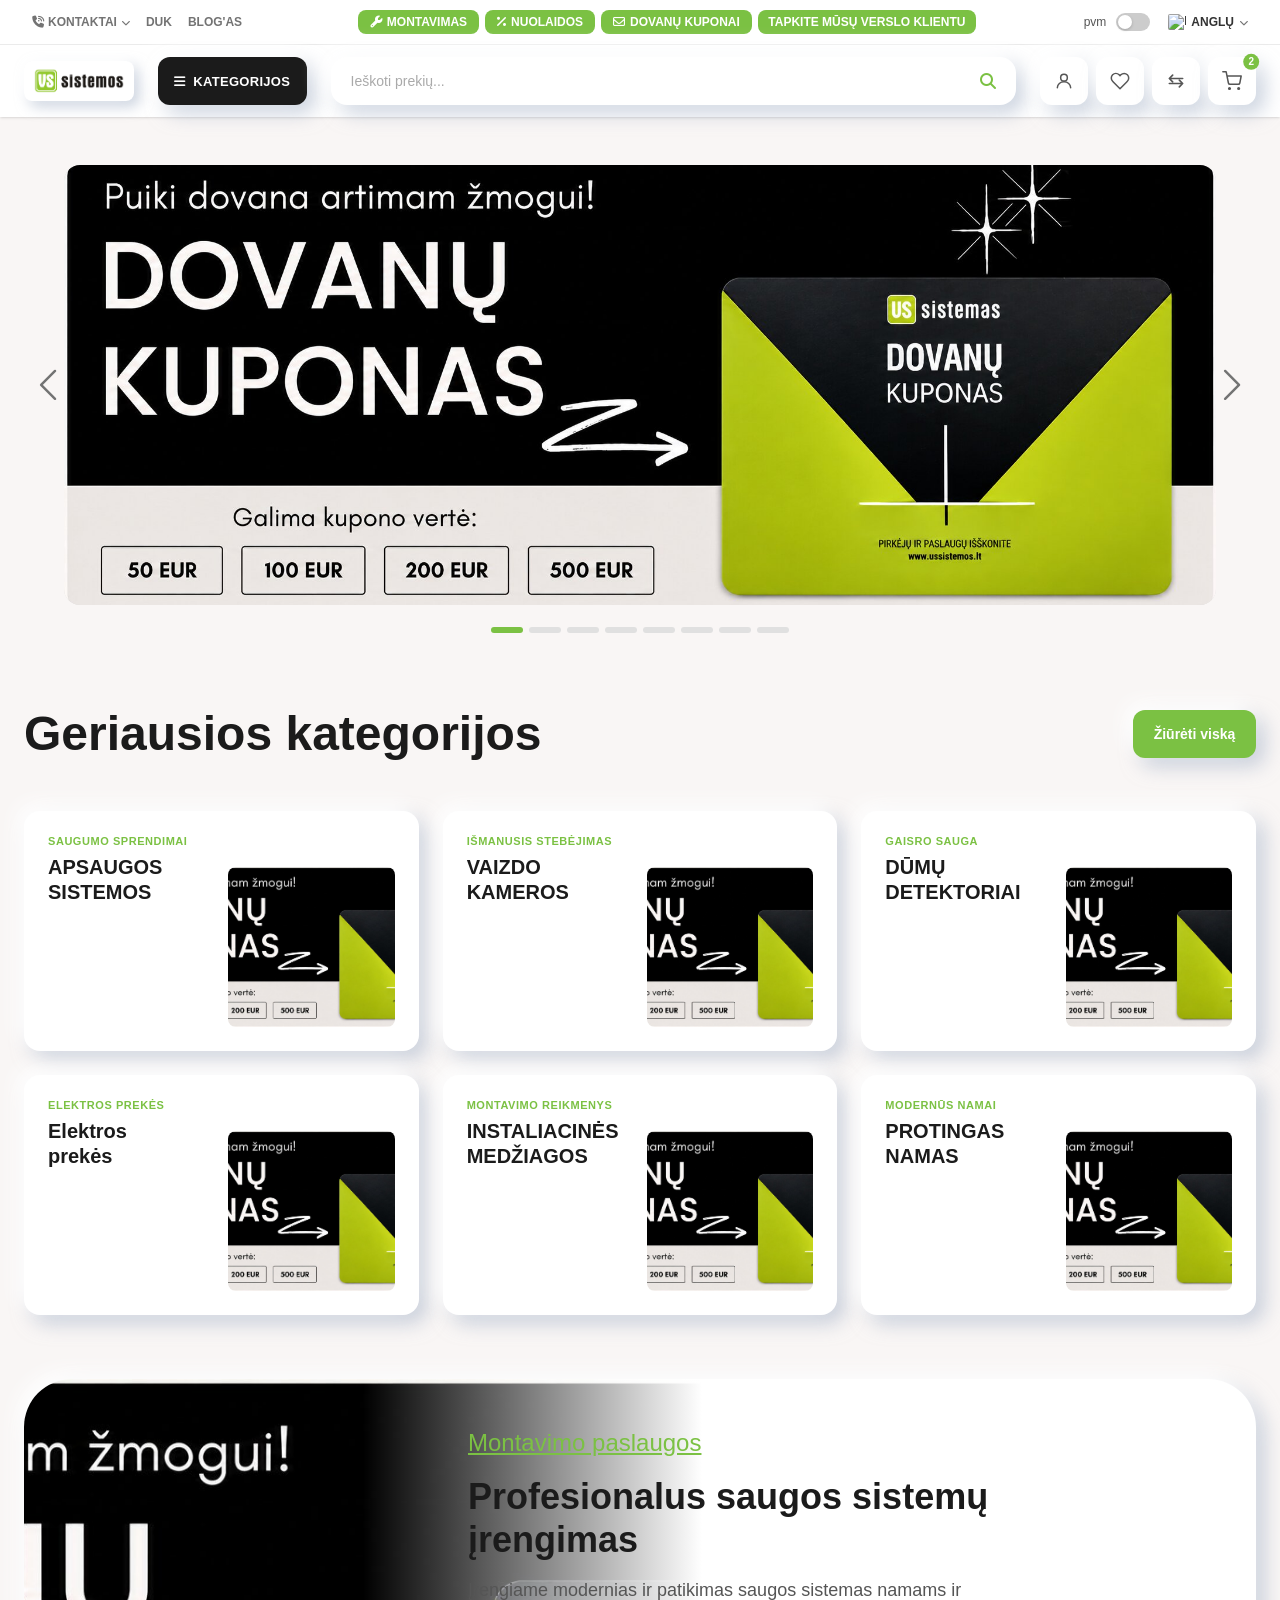
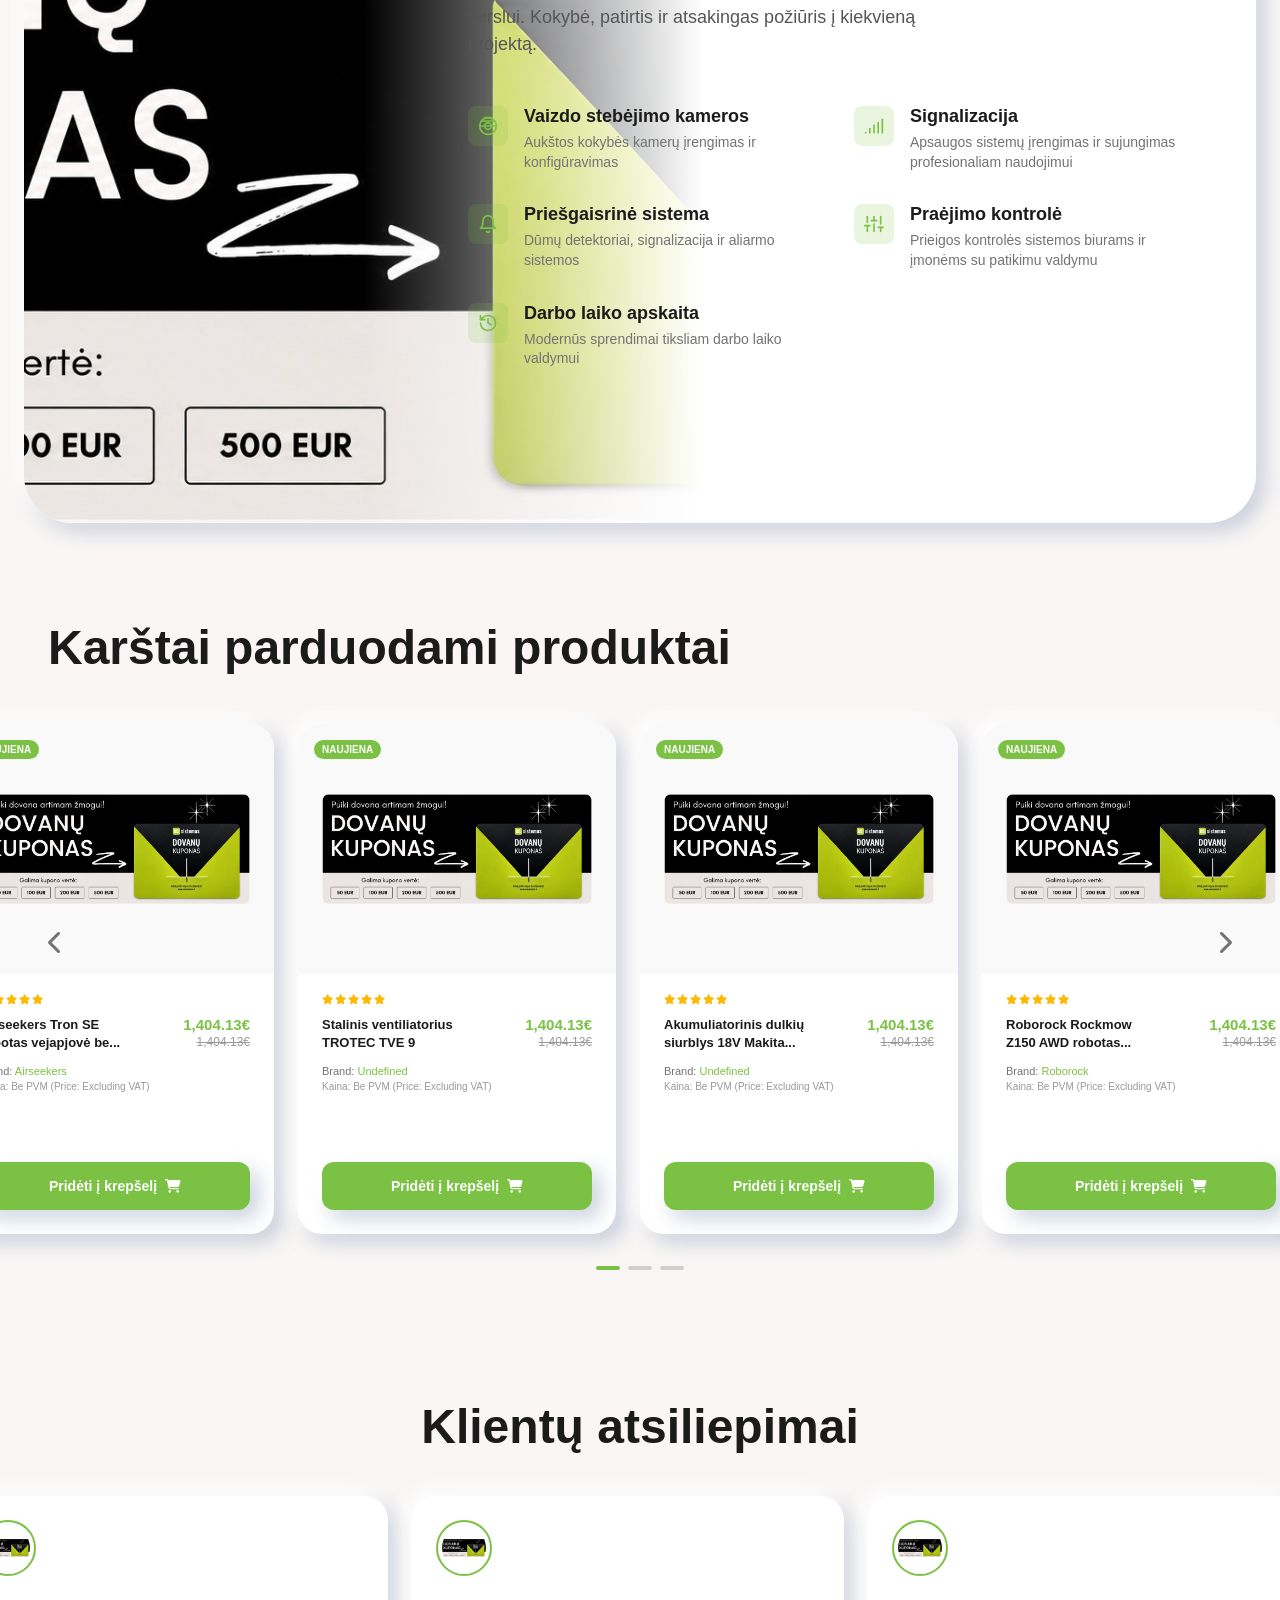
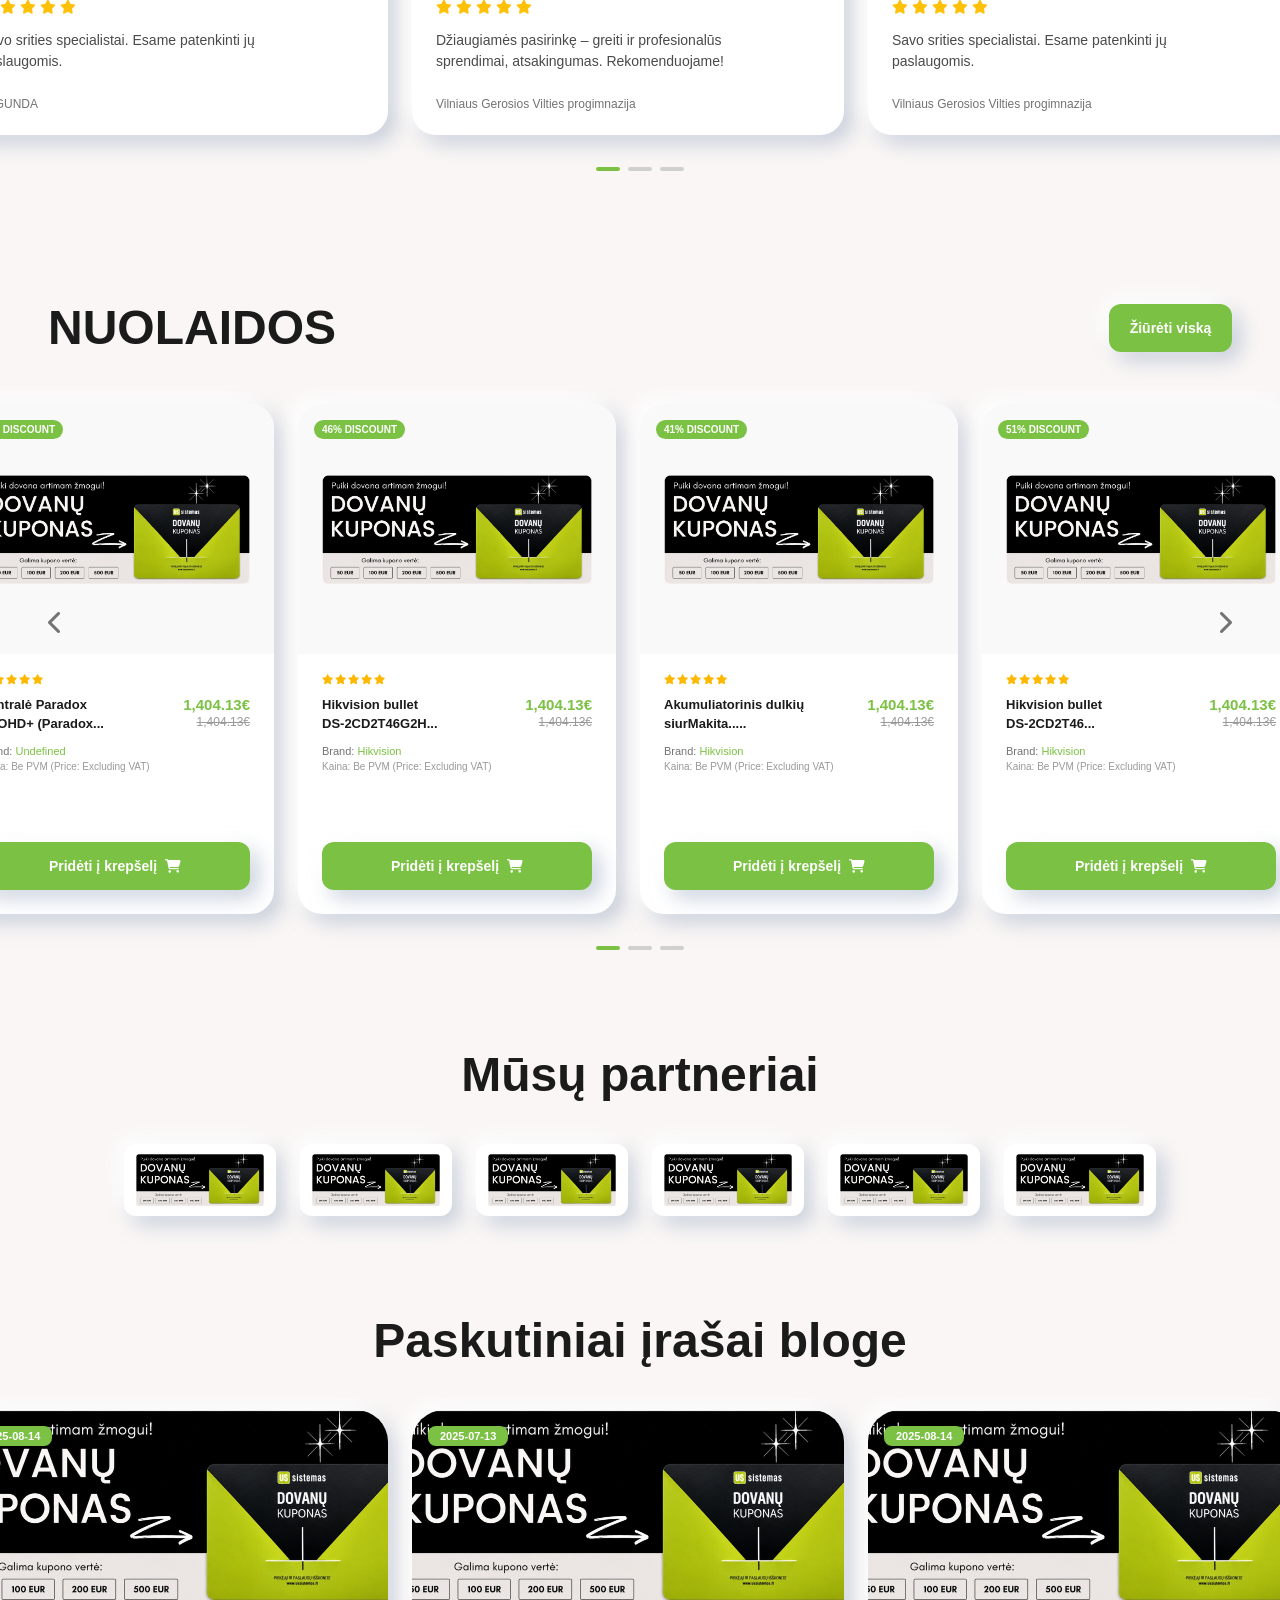
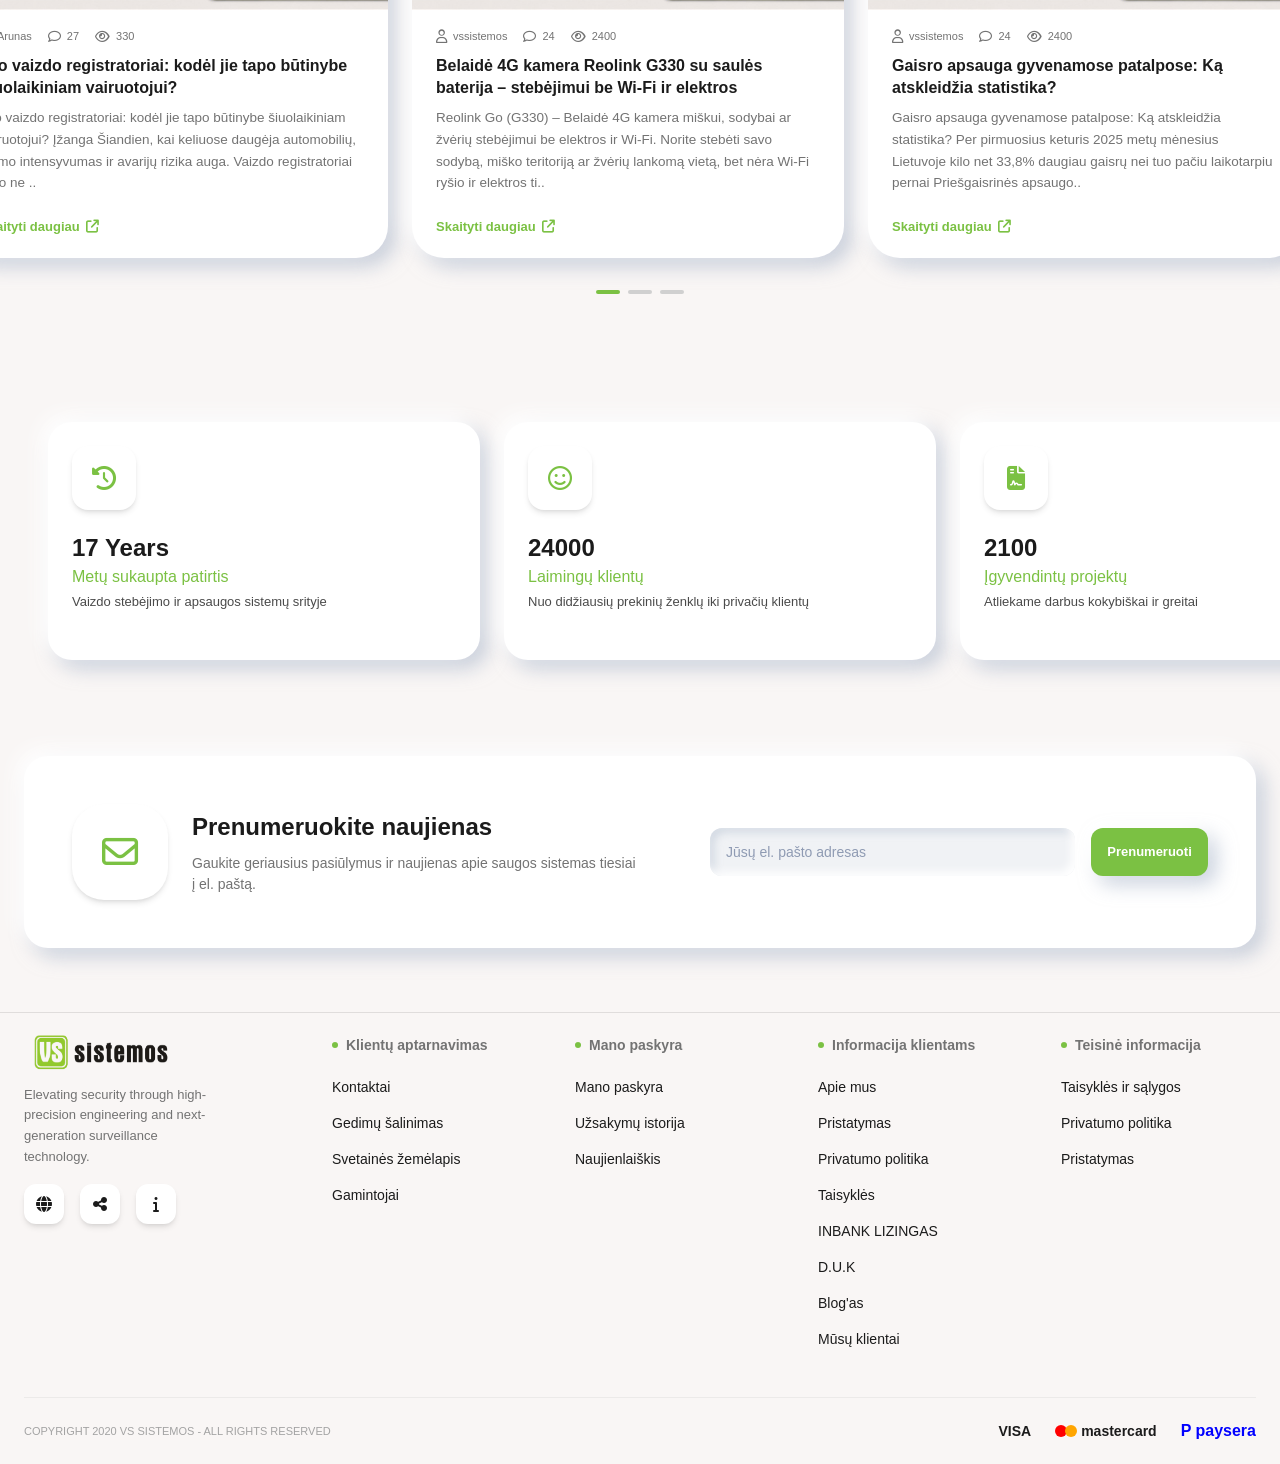
==== index.html @ f99e81e5 "Initial commit: VS Sistemos landing page - fully responsive" ====
<!DOCTYPE html>
<html lang="lt">
<head>
  <meta charset="UTF-8" />
  <meta name="viewport" content="width=device-width, initial-scale=1.0" />
  <title>US sistemos</title>
  <link rel="stylesheet" href="style.css" />
  <link rel="stylesheet" href="https://cdnjs.cloudflare.com/ajax/libs/font-awesome/6.5.0/css/all.min.css" />
</head>
<body>

  <header class="header">

    <!-- TOP BAR -->
    <div class="top-bar">
      <div class="top-bar-inner">
        <nav class="top-nav">
          <div class="contact-dropdown-wrap" id="contactDropdownWrap">
            <a href="#" class="top-link" id="contactLink"><i class="fa-solid fa-phone-volume"></i> KONTAKTAI <i class="fa-solid fa-chevron-down tiny"></i></a>
            <div class="contact-dropdown" id="contactDropdown">
              <a href="tel:+37067464686" class="contact-item">
                <i class="fa-solid fa-phone-volume contact-icon"></i>
                <span>+370 674 64686</span>
              </a>
              <a href="tel:+37060200363" class="contact-item">
                <i class="fa-solid fa-phone-volume contact-icon"></i>
                <span>+370 602 00363</span>
              </a>
              <a href="mailto:vilnius@vssistemos.lt" class="contact-item">
                <i class="fa-regular fa-envelope contact-icon"></i>
                <span>vilnius@vssistemos.lt</span>
              </a>
              <a href="mailto:info@vssistemos.lt" class="contact-item">
                <i class="fa-regular fa-envelope contact-icon"></i>
                <span>info@vssistemos.lt</span>
              </a>
              <a href="#" class="contact-item">
                <i class="fa-solid fa-mobile-screen contact-icon"></i>
                <span>Contacts Us</span>
              </a>
            </div>
          </div>
          <a href="#" class="top-link">DUK</a>
          <a href="#" class="top-link">BLOG'AS</a>
        </nav>
        <div class="top-badges">
          <a href="#" class="badge-btn"><i class="fa-solid fa-wrench"></i> MONTAVIMAS</a>
          <a href="#" class="badge-btn"><i class="fa-solid fa-percent"></i> NUOLAIDOS</a>
          <a href="#" class="badge-btn"><i class="fa-regular fa-envelope"></i> DOVANŲ KUPONAI</a>
          <a href="#" class="badge-btn badge-outline">TAPKITE MŪSŲ VERSLO KLIENTU</a>
        </div>
        <div class="top-right">
          <span class="pvm-label">pvm</span>
          <label class="toggle-switch">
            <input type="checkbox" id="pvmToggle" />
            <span class="toggle-track"></span>
          </label>
          <a href="#" class="lang-btn">
            <img src="https://flagcdn.com/w20/gb.png" alt="EN flag" class="flag-img" />
            ANGLŲ <i class="fa-solid fa-chevron-down tiny"></i>
          </a>
        </div>
      </div>
    </div>

    <!-- BOTTOM BAR -->
    <div class="bottom-bar">
      <div class="bottom-bar-inner">
        <a href="#" class="logo">
          <img src="assets/images/logo.png" alt="VS Sistemos" class="logo-img" />
        </a>
        <!-- KATEGORIJOS with mega dropdown -->
        <div class="cat-wrap" id="catWrap">
          <button class="categories-btn desktop-only" id="catBtn">
            <i class="fa-solid fa-bars"></i>
            <span>KATEGORIJOS</span>
          </button>

          <div class="cat-dropdown" id="catDropdown">
            <!-- Left column: main categories -->
            <ul class="cat-list" id="catList">
              <li class="cat-item active" data-cat="dovanu">
                <i class="fa-solid fa-gift cat-icon"></i>
                <span>Dovanų idėjos</span>
                <i class="fa-solid fa-chevron-right cat-arrow"></i>
              </li>
              <li class="cat-item" data-cat="vaizdo">
                <i class="fa-solid fa-video cat-icon"></i>
                <span>Vaizdo stebėjimas</span>
                <i class="fa-solid fa-chevron-right cat-arrow"></i>
              </li>
              <li class="cat-item" data-cat="apsaugos">
                <i class="fa-solid fa-shield cat-icon"></i>
                <span>Apsaugos sistemos</span>
                <i class="fa-solid fa-chevron-right cat-arrow"></i>
              </li>
              <li class="cat-item" data-cat="gaisrine">
                <i class="fa-solid fa-bell cat-icon"></i>
                <span>Gaisrinė įranga</span>
                <i class="fa-solid fa-chevron-right cat-arrow"></i>
              </li>
              <li class="cat-item" data-cat="domofonai">
                <i class="fa-solid fa-mobile cat-icon"></i>
                <span>Domofonai</span>
                <i class="fa-solid fa-chevron-right cat-arrow"></i>
              </li>
              <li class="cat-item" data-cat="prieigos">
                <i class="fa-solid fa-key cat-icon"></i>
                <span>Prieigos kontrolė</span>
                <i class="fa-solid fa-chevron-right cat-arrow"></i>
              </li>
              <li class="cat-item" data-cat="termo">
                <i class="fa-solid fa-camera cat-icon"></i>
                <span>Pramoninės termovizinės kameros</span>
                <i class="fa-solid fa-chevron-right cat-arrow"></i>
              </li>
              <li class="cat-item" data-cat="medziokle">
                <i class="fa-solid fa-crosshairs cat-icon"></i>
                <span>Medžioklė</span>
                <i class="fa-solid fa-chevron-right cat-arrow"></i>
              </li>
              <li class="cat-item" data-cat="tinklo">
                <i class="fa-solid fa-network-wired cat-icon"></i>
                <span>Tinklo įranga</span>
                <i class="fa-solid fa-chevron-right cat-arrow"></i>
              </li>
              <li class="cat-item" data-cat="laisvalaikio">
                <i class="fa-solid fa-futbol cat-icon"></i>
                <span>Laisvalaikio prekės</span>
                <i class="fa-solid fa-chevron-right cat-arrow"></i>
              </li>
              <li class="cat-item" data-cat="ismanieji">
                <i class="fa-solid fa-house cat-icon"></i>
                <span>Išmanieji namai</span>
                <i class="fa-solid fa-chevron-right cat-arrow"></i>
              </li>
              <li class="cat-item" data-cat="darbo">
                <i class="fa-solid fa-user-clock cat-icon"></i>
                <span>Darbo laiko apskaita</span>
                <i class="fa-solid fa-chevron-right cat-arrow"></i>
              </li>
              <li class="cat-item" data-cat="auto">
                <i class="fa-solid fa-car cat-icon"></i>
                <span>Automobiliams</span>
                <i class="fa-solid fa-chevron-right cat-arrow"></i>
              </li>
              <li class="cat-item" data-cat="lankytojai">
                <i class="fa-solid fa-users cat-icon"></i>
                <span>Lankytojų skaičiavimo sistema</span>
                <i class="fa-solid fa-chevron-right cat-arrow"></i>
              </li>
              <li class="cat-item" data-cat="instaliacines">
                <i class="fa-solid fa-toolbox cat-icon"></i>
                <span>Instalacinės medžiagos</span>
                <i class="fa-solid fa-chevron-right cat-arrow"></i>
              </li>
              <li class="cat-item" data-cat="seifai">
                <i class="fa-solid fa-lock cat-icon"></i>
                <span>Seifai</span>
                <i class="fa-solid fa-chevron-right cat-arrow"></i>
              </li>
              <li class="cat-item" data-cat="komutacines">
                <i class="fa-solid fa-server cat-icon"></i>
                <span>Komutacinės spintos</span>
                <i class="fa-solid fa-chevron-right cat-arrow"></i>
              </li>
            </ul>

            <!-- Right column: subcategories -->
            <div class="cat-sub" id="catSub">
              <ul class="cat-sub-list active" data-sub="dovanu">
                <li class="cat-sub-item"><span>Dovanų kuponai</span><i class="fa-solid fa-chevron-right cat-sub-arrow"></i></li>
                <li class="cat-sub-item"><span>Dovanų rinkiniai</span></li>
                <li class="cat-sub-item"><span>Išmaniosios dovanos</span></li>
                <li class="cat-sub-item"><span>Praktiškos dovanos</span></li>
                <li class="cat-sub-item"><span>Verslo dovanos</span></li>
              </ul>
              <ul class="cat-sub-list" data-sub="vaizdo">
                <li class="cat-sub-item"><span>Analoginė vaizdo apsauga</span><i class="fa-solid fa-chevron-right cat-sub-arrow"></i></li>
                <li class="cat-sub-item"><span>Laikikliai</span></li>
                <li class="cat-sub-item"><span>Kameros su SIM kortele</span></li>
                <li class="cat-sub-item"><span>Veidų atpažinimas</span></li>
                <li class="cat-sub-item"><span>Namų vaizdo kameros</span></li>
                <li class="cat-sub-item"><span>IP vaizdo stebėjimas</span><i class="fa-solid fa-chevron-right cat-sub-arrow"></i></li>
                <li class="cat-sub-item"><span>IR prožektoriai</span></li>
                <li class="cat-sub-item"><span>Rinkiniai</span></li>
                <li class="cat-sub-item"><span>Valstybinių numerių nuskaitymo kameros</span></li>
                <li class="cat-sub-item"><span>Lauko stebėjimo kameros</span></li>
                <li class="cat-sub-item"><span>Reolink kameros</span></li>
                <li class="cat-sub-item"><span>Termovizinė kamera</span></li>
                <li class="cat-sub-item"><span>Vaizdo stebėjimo kameros</span></li>
                <li class="cat-sub-item"><span>Vaizdo stebėjimo kameros su judesio jutikliu</span></li>
              </ul>
              <ul class="cat-sub-list" data-sub="apsaugos">
                <li class="cat-sub-item"><span>Signalizacijos sistemos</span></li>
                <li class="cat-sub-item"><span>Jutikliai</span></li>
                <li class="cat-sub-item"><span>Sirenos</span></li>
                <li class="cat-sub-item"><span>Valdymo pulteliai</span></li>
                <li class="cat-sub-item"><span>Belaidės signalizacijos</span></li>
                <li class="cat-sub-item"><span>Sirenos lauko</span><i class="fa-solid fa-chevron-right cat-sub-arrow"></i></li>
              </ul>
              <ul class="cat-sub-list" data-sub="gaisrine">
                <li class="cat-sub-item"><span>Dūmų detektoriai</span></li>
                <li class="cat-sub-item"><span>Gaisro signalizacija</span><i class="fa-solid fa-chevron-right cat-sub-arrow"></i></li>
                <li class="cat-sub-item"><span>Gesintuvai</span></li>
                <li class="cat-sub-item"><span>CO detektoriai</span></li>
              </ul>
              <ul class="cat-sub-list" data-sub="domofonai">
                <li class="cat-sub-item"><span>Video domofonai</span><i class="fa-solid fa-chevron-right cat-sub-arrow"></i></li>
                <li class="cat-sub-item"><span>Audio domofonai</span></li>
                <li class="cat-sub-item"><span>IP domofonai</span><i class="fa-solid fa-chevron-right cat-sub-arrow"></i></li>
                <li class="cat-sub-item"><span>Belaidžiai domofonai</span></li>
              </ul>
              <ul class="cat-sub-list" data-sub="prieigos">
                <li class="cat-sub-item"><span>Durų spynos</span></li>
                <li class="cat-sub-item"><span>Kortelių skaitytuvai</span><i class="fa-solid fa-chevron-right cat-sub-arrow"></i></li>
                <li class="cat-sub-item"><span>Pirštų atspaudų skaitytuvai</span></li>
                <li class="cat-sub-item"><span>Kodo spynos</span></li>
                <li class="cat-sub-item"><span>Turniketai</span></li>
              </ul>
              <ul class="cat-sub-list" data-sub="ismanieji">
                <li class="cat-sub-item"><span>Išmanieji jungikliai</span></li>
                <li class="cat-sub-item"><span>Išmanioji apšvietimas</span><i class="fa-solid fa-chevron-right cat-sub-arrow"></i></li>
                <li class="cat-sub-item"><span>Automatizacija</span></li>
                <li class="cat-sub-item"><span>Smart Hub</span></li>
              </ul>
              <ul class="cat-sub-list" data-sub="auto">
                <li class="cat-sub-item"><span>Automobilio kameros</span><i class="fa-solid fa-chevron-right cat-sub-arrow"></i></li>
                <li class="cat-sub-item"><span>GPS sekimas</span></li>
                <li class="cat-sub-item"><span>Parkavimo sistemos</span></li>
                <li class="cat-sub-item"><span>Automobilio signalizacijos</span></li>
              </ul>
              <ul class="cat-sub-list" data-sub="termo">
                <li class="cat-sub-item"><span>Pramoninės kameros</span></li>
                <li class="cat-sub-item"><span>Termoviziniai jutikliai</span></li>
              </ul>
              <ul class="cat-sub-list" data-sub="medziokle">
                <li class="cat-sub-item"><span>Medžioklės kameros</span></li>
                <li class="cat-sub-item"><span>Naktinio matymo prietaisai</span></li>
              </ul>
              <ul class="cat-sub-list" data-sub="tinklo">
                <li class="cat-sub-item"><span>Maršrutizatoriai</span></li>
                <li class="cat-sub-item"><span>Komutatoriai (Switch)</span></li>
                <li class="cat-sub-item"><span>Wi-Fi įranga</span></li>
              </ul>
              <ul class="cat-sub-list" data-sub="laisvalaikio">
                <li class="cat-sub-item"><span>Dronai</span></li>
                <li class="cat-sub-item"><span>Sporto kameros</span></li>
              </ul>
              <ul class="cat-sub-list" data-sub="darbo">
                <li class="cat-sub-item"><span>Biometriniai terminalai</span></li>
                <li class="cat-sub-item"><span>Kortelių sistemos</span></li>
              </ul>
              <ul class="cat-sub-list" data-sub="lankytojai">
                <li class="cat-sub-item"><span>3D skaičiuotuvai</span></li>
                <li class="cat-sub-item"><span>Infraraudonųjų spindulių jutikliai</span></li>
              </ul>
              <ul class="cat-sub-list" data-sub="instaliacines">
                <li class="cat-sub-item"><span>Kabeliai</span></li>
                <li class="cat-sub-item"><span>Montavimo dėžutės</span></li>
              </ul>
              <ul class="cat-sub-list" data-sub="seifai">
                <li class="cat-sub-item"><span>Sieniniai seifai</span></li>
                <li class="cat-sub-item"><span>Baldiniai seifai</span></li>
              </ul>
              <ul class="cat-sub-list" data-sub="komutacines">
                <li class="cat-sub-item"><span>19" Spintos</span></li>
                <li class="cat-sub-item"><span>Priedai spintoms</span></li>
              </ul>
            </div>
          </div>
        </div>
        <div class="search-wrap" id="searchWrap">
          <input type="text" class="search-input" id="searchInput" placeholder="Ieškoti prekių..." autocomplete="off" />
          <button class="search-btn" aria-label="Search">
            <i class="fa-solid fa-magnifying-glass"></i>
          </button>

          <!-- Search Dropdown -->
          <div class="search-dropdown" id="searchDropdown">
            <div class="search-dropdown-header">
              <span class="search-history-title">Paieškos istorija</span>
              <button class="search-clear-btn" id="searchClearAll">Išvalyti istoriją <span class="search-clear-x">×</span></button>
            </div>
            <ul class="search-history-list" id="searchHistoryList">
              <li class="search-history-item" data-index="0">
                <i class="fa-regular fa-clock search-history-icon"></i>
                <span class="search-history-text">Yuka Mini 2</span>
                <button class="search-remove-btn" data-index="0">×</button>
              </li>
              <li class="search-history-item" data-index="1">
                <i class="fa-regular fa-clock search-history-icon"></i>
                <span class="search-history-text">Yuka Mini 2</span>
                <button class="search-remove-btn" data-index="1">×</button>
              </li>
              <li class="search-history-item" data-index="2">
                <i class="fa-regular fa-clock search-history-icon"></i>
                <span class="search-history-text">Yuka Mini 2</span>
                <button class="search-remove-btn" data-index="2">×</button>
              </li>
              <li class="search-history-item" data-index="3">
                <i class="fa-regular fa-clock search-history-icon"></i>
                <span class="search-history-text">Yuka Mini 2</span>
                <button class="search-remove-btn" data-index="3">×</button>
              </li>
              <li class="search-history-item" data-index="4">
                <i class="fa-regular fa-clock search-history-icon"></i>
                <span class="search-history-text">Yuka Mini 2</span>
                <button class="search-remove-btn" data-index="4">×</button>
              </li>
            </ul>
          </div>
        </div>
        <div class="header-icons">
          <!-- Search icon — mobile only -->
          <a href="#" class="icon-btn search-icon-mobile" title="Paieška" style="display:none">
            <svg class="icon-svg" viewBox="0 0 24 24" fill="none" stroke="currentColor" stroke-width="1.6" stroke-linecap="round" stroke-linejoin="round">
              <circle cx="11" cy="11" r="8"/><path d="M21 21l-4.35-4.35"/>
            </svg>
          </a>
          <a href="#" class="icon-btn" title="Paskyra">
            <svg class="icon-svg" viewBox="0 0 24 24" fill="none" stroke="currentColor" stroke-width="1.8" stroke-linecap="round" stroke-linejoin="round">
              <circle cx="12" cy="8" r="4"/><path d="M4 20c0-4 3.6-7 8-7s8 3 8 7"/>
            </svg>
          </a>
          <a href="#" class="icon-btn icon-hide-sm" title="Mėgstami">
            <svg class="icon-svg" viewBox="0 0 24 24" fill="none" stroke="currentColor" stroke-width="1.8" stroke-linecap="round" stroke-linejoin="round">
              <path d="M20.84 4.61a5.5 5.5 0 0 0-7.78 0L12 5.67l-1.06-1.06a5.5 5.5 0 0 0-7.78 7.78l1.06 1.06L12 21.23l7.78-7.78 1.06-1.06a5.5 5.5 0 0 0 0-7.78z"/>
            </svg>
          </a>
          <a href="#" class="icon-btn icon-hide-sm" title="Palyginti">
            <svg class="icon-svg" viewBox="0 0 24 24" fill="none" stroke="currentColor" stroke-width="2" stroke-linecap="round" stroke-linejoin="round">
              <path d="M4 9h16M4 9l4-4M4 9l4 4"/>
              <path d="M20 15H4M20 15l-4-4M20 15l-4 4"/>
            </svg>
          </a>
          <div class="cart-dropdown-wrap" id="cartDropdownWrap">
            <a href="#" class="icon-btn cart-btn" title="Krepšelis" id="cartBtnLink">
              <svg class="icon-svg" viewBox="0 0 24 24" fill="none" stroke="currentColor" stroke-width="1.8" stroke-linecap="round" stroke-linejoin="round">
                <circle cx="9" cy="21" r="1"/><circle cx="20" cy="21" r="1"/>
                <path d="M1 1h4l2.68 13.39a2 2 0 0 0 2 1.61h9.72a2 2 0 0 0 2-1.61L23 6H6"/>
              </svg>
              <span class="cart-badge">2</span>
            </a>
            <div class="cart-dropdown" id="cartDropdown">
              <div class="cart-items">
                <div class="cart-item">
                  <div class="cart-item-img-wrap"><img src="assets/images/slide1.jpg" alt="Product" class="cart-item-img" /></div>
                  <div class="cart-item-info">
                    <div class="cart-item-title">Airseekers Tron SE robotas vejapjovė be...</div>
                    <div class="cart-item-qty">2 vnt</div>
                  </div>
                  <div class="cart-item-price-box">
                    <div class="cart-item-tax">Su PVM</div>
                    <div class="cart-item-price">999.00€</div>
                  </div>
                </div>
                <div class="cart-item">
                  <div class="cart-item-img-wrap"><img src="assets/images/slide1.jpg" alt="Product" class="cart-item-img" /></div>
                  <div class="cart-item-info">
                    <div class="cart-item-title">Airseekers Tron SE robotas vejapjovė be...</div>
                    <div class="cart-item-qty">2 vnt</div>
                  </div>
                  <div class="cart-item-price-box">
                    <div class="cart-item-tax">Su PVM</div>
                    <div class="cart-item-price">999.00€</div>
                  </div>
                </div>
                <div class="cart-item">
                  <div class="cart-item-img-wrap"><img src="assets/images/slide1.jpg" alt="Product" class="cart-item-img" /></div>
                  <div class="cart-item-info">
                    <div class="cart-item-title">Airseekers Tron SE robotas vejapjovė be...</div>
                    <div class="cart-item-qty">2 vnt</div>
                  </div>
                  <div class="cart-item-price-box">
                    <div class="cart-item-tax">Su PVM</div>
                    <div class="cart-item-price">999.00€</div>
                  </div>
                </div>
              </div>
              <div class="cart-total-box">
                <span class="cart-total-label">Iš viso:</span>
                <span class="cart-total-price">999.00€</span>
              </div>
              <div class="cart-buttons">
                <a href="#" class="cart-btn-primary">Eiti į krepšelį <i class="fa-solid fa-cart-shopping"></i></a>
                <a href="#" class="cart-btn-outline">Tęsti į patikrą <i class="fa-solid fa-arrow-right"></i></a>
              </div>
            </div>
          </div>
          <button class="hamburger mobile-only" id="hamburgerBtn" aria-label="Menu">
            <span></span><span></span><span></span>
          </button>
        </div>
      </div>
    </div>

    <!-- MOBILE DRAWER -->
    <div class="mobile-drawer" id="mobileDrawer">
      <div class="drawer-inner">
        <button class="drawer-cat-btn"><i class="fa-solid fa-bars"></i> KATEGORIJOS</button>
        <div class="drawer-badges">
          <a href="#" class="badge-btn"><i class="fa-solid fa-wrench"></i> MONTAVIMAS</a>
          <a href="#" class="badge-btn"><i class="fa-solid fa-percent"></i> NUOLAIDOS</a>
          <a href="#" class="badge-btn"><i class="fa-regular fa-envelope"></i> DOVANŲ KUPONAI</a>
          <a href="#" class="badge-btn badge-outline">TAPKITE MŪSŲ VERSLO KLIENTU</a>
        </div>
        <nav class="drawer-nav">
          <a href="#" class="drawer-link"><i class="fa-solid fa-phone-volume"></i> KONTAKTAI</a>
          <a href="#" class="drawer-link">DUK</a>
          <a href="#" class="drawer-link">BLOG'AS</a>
        </nav>
        <div class="drawer-bottom">
          <div class="drawer-pvm">
            <span class="pvm-label">pvm</span>
            <label class="toggle-switch">
              <input type="checkbox" id="pvmToggleMobile" />
              <span class="toggle-track"></span>
            </label>
          </div>
          <a href="#" class="lang-btn">
            <img src="https://flagcdn.com/w20/gb.png" alt="EN" class="flag-img" />
            ANGLŲ <i class="fa-solid fa-chevron-down tiny"></i>
          </a>
        </div>
      </div>
    </div>
    <div class="drawer-overlay" id="drawerOverlay"></div>
  </header>
  <div class="page-overlay" id="pageOverlay"></div>

  <!-- HERO SLIDER -->
  <div class="slider-wrapper">
    <div class="slider-inner-wrap">
      <button class="slider-arrow slider-prev" id="sliderPrev" aria-label="Previous">
        <svg width="18.16" height="31.77" viewBox="0 0 18 32" fill="none" xmlns="http://www.w3.org/2000/svg">
          <path d="M16 2L2 16L16 30" stroke="#737373" stroke-width="2.5" stroke-linecap="round" stroke-linejoin="round"/>
        </svg>
      </button>

      <section class="hero-slider">
        <div class="slider-track" id="sliderTrack">
          <div class="slide"><img src="assets/images/slide1.jpg" alt="Dovanų Kuponas" class="slide-img" /></div>
          <div class="slide"><img src="assets/images/slide1.jpg" alt="Slide 2" class="slide-img" /></div>
          <div class="slide"><img src="assets/images/slide1.jpg" alt="Slide 3" class="slide-img" /></div>
          <div class="slide"><img src="assets/images/slide1.jpg" alt="Slide 4" class="slide-img" /></div>
          <div class="slide"><img src="assets/images/slide1.jpg" alt="Slide 5" class="slide-img" /></div>
          <div class="slide"><img src="assets/images/slide1.jpg" alt="Slide 6" class="slide-img" /></div>
          <div class="slide"><img src="assets/images/slide1.jpg" alt="Slide 7" class="slide-img" /></div>
          <div class="slide"><img src="assets/images/slide1.jpg" alt="Slide 8" class="slide-img" /></div>
        </div>
      </section>

      <button class="slider-arrow slider-next" id="sliderNext" aria-label="Next">
        <svg width="18.16" height="31.77" viewBox="0 0 18 32" fill="none" xmlns="http://www.w3.org/2000/svg">
          <path d="M2 2L16 16L2 30" stroke="#737373" stroke-width="2.5" stroke-linecap="round" stroke-linejoin="round"/>
        </svg>
      </button>
    </div>

    <!-- Dots outside slider so overflow:hidden doesn't clip them -->
    <div class="slider-dots" id="sliderDots">
      <button class="dot active" data-index="0"></button>
      <button class="dot" data-index="1"></button>
      <button class="dot" data-index="2"></button>
      <button class="dot" data-index="3"></button>
      <button class="dot" data-index="4"></button>
      <button class="dot" data-index="5"></button>
      <button class="dot" data-index="6"></button>
      <button class="dot" data-index="7"></button>
    </div>
  </div>

  <!-- GERIAUSIOS KATEGORIJOS -->
  <section class="best-cat-section">
    <div class="best-cat-inner">
      <!-- Header -->
      <div class="best-cat-header">
        <h2 class="best-cat-title">Geriausios kategorijos</h2>
        <a href="#" class="best-cat-btn">Žiūrėti viską</a>
      </div>
      <!-- Grid -->
      <div class="best-cat-grid">
        <!-- Card 1 -->
        <div class="best-cat-card">
          <div class="best-cat-text">
            <span class="best-cat-label">Saugumo sprendimai</span>
            <h3 class="best-cat-name">APSAUGOS<br>SISTEMOS</h3>
          </div>
          <div class="best-cat-img-wrap">
            <img src="assets/images/slide1.jpg" alt="Apsaugos sistemos" class="best-cat-img" />
          </div>
        </div>
        <!-- Card 2 -->
        <div class="best-cat-card">
          <div class="best-cat-text">
            <span class="best-cat-label">Išmanusis stebėjimas</span>
            <h3 class="best-cat-name">VAIZDO<br>KAMEROS</h3>
          </div>
          <div class="best-cat-img-wrap">
            <img src="assets/images/slide1.jpg" alt="Vaizdo kameros" class="best-cat-img" />
          </div>
        </div>
        <!-- Card 3 -->
        <div class="best-cat-card">
          <div class="best-cat-text">
            <span class="best-cat-label">Gaisro sauga</span>
            <h3 class="best-cat-name">DŪMŲ<br>DETEKTORIAI</h3>
          </div>
          <div class="best-cat-img-wrap">
            <img src="assets/images/slide1.jpg" alt="Dūmų detektoriai" class="best-cat-img" />
          </div>
        </div>
        <!-- Card 4 -->
        <div class="best-cat-card">
          <div class="best-cat-text">
            <span class="best-cat-label">Elektros prekės</span>
            <h3 class="best-cat-name">Elektros<br>prekės</h3>
          </div>
          <div class="best-cat-img-wrap">
            <img src="assets/images/slide1.jpg" alt="Elektros prekės" class="best-cat-img" />
          </div>
        </div>
        <!-- Card 5 -->
        <div class="best-cat-card">
          <div class="best-cat-text">
            <span class="best-cat-label">Montavimo reikmenys</span>
            <h3 class="best-cat-name">INSTALIACINĖS<br>MEDŽIAGOS</h3>
          </div>
          <div class="best-cat-img-wrap">
            <img src="assets/images/slide1.jpg" alt="Instaliacinės medžiagos" class="best-cat-img" />
          </div>
        </div>
        <!-- Card 6 -->
        <div class="best-cat-card">
          <div class="best-cat-text">
            <span class="best-cat-label">Modernūs namai</span>
            <h3 class="best-cat-name">PROTINGAS<br>NAMAS</h3>
          </div>
          <div class="best-cat-img-wrap">
            <img src="assets/images/slide1.jpg" alt="Protingas namas" class="best-cat-img" />
          </div>
        </div>
      </div>
    </div>
  </section>
  <!-- MONTAVIMO PASLAUGOS SECTION -->
  <section class="montavimo-section">
    <div class="montavimo-inner">
      <div class="montavimo-card">
        
        <!-- Left Image Background -->
        <div class="montavimo-img-wrap">
          <img src="assets/images/slide1.jpg" alt="Montavimo paslaugos" class="montavimo-img" />
          <div class="montavimo-gradient"></div>
        </div>

        <!-- Right Content -->
        <div class="montavimo-content">
          <div class="montavimo-header">
            <a href="#" class="montavimo-label">Montavimo paslaugos</a>
            <h2 class="montavimo-title">Profesionalus saugos sistemų<br>įrengimas</h2>
            <p class="montavimo-desc">Įrengiame modernias ir patikimas saugos sistemas namams ir<br>verslui. Kokybė, patirtis ir atsakingas požiūris į kiekvieną<br>projektą.</p>
          </div>

          <div class="montavimo-features">
            <!-- Feature 1 -->
            <div class="montavimo-feature">
              <div class="montavimo-icon-box">
                <svg width="24" height="24" viewBox="0 0 24 24" fill="none" stroke="#7BC143" stroke-width="2" stroke-linecap="round" stroke-linejoin="round"><path d="M12 22A10 10 0 1 0 12 2a10 10 0 0 0 0 20z"/><path d="M12 16a4 4 0 1 0 0-8 4 4 0 0 0 0 8z"/><path d="M8 2h8M4 6h16M2 12h20"/></svg>
              </div>
              <div class="montavimo-feature-text">
                <h3>Vaizdo stebėjimo kameros</h3>
                <p>Aukštos kokybės kamerų įrengimas ir<br>konfigūravimas</p>
              </div>
            </div>
            <!-- Feature 2 -->
            <div class="montavimo-feature">
              <div class="montavimo-icon-box">
                <svg width="24" height="24" viewBox="0 0 24 24" fill="none" stroke="#7BC143" stroke-width="2" stroke-linecap="round" stroke-linejoin="round"><path d="M2 20h.01"/><path d="M7 20v-5"/><path d="M12 20v-9"/><path d="M17 20V8"/><path d="M22 4v16"/></svg>
              </div>
              <div class="montavimo-feature-text">
                <h3>Signalizacija</h3>
                <p>Apsaugos sistemų įrengimas ir sujungimas<br>profesionaliam naudojimui</p>
              </div>
            </div>
            <!-- Feature 3 -->
            <div class="montavimo-feature">
              <div class="montavimo-icon-box">
                <svg width="24" height="24" viewBox="0 0 24 24" fill="none" stroke="#7BC143" stroke-width="2" stroke-linecap="round" stroke-linejoin="round"><path d="M18 8A6 6 0 0 0 6 8c0 7-3 9-3 9h18s-3-2-3-9"/><path d="M13.73 21a2 2 0 0 1-3.46 0"/></svg>
              </div>
              <div class="montavimo-feature-text">
                <h3>Priešgaisrinė sistema</h3>
                <p>Dūmų detektoriai, signalizacija ir aliarmo<br>sistemos</p>
              </div>
            </div>
            <!-- Feature 4 -->
            <div class="montavimo-feature">
              <div class="montavimo-icon-box">
                <svg width="24" height="24" viewBox="0 0 24 24" fill="none" stroke="#7BC143" stroke-width="2" stroke-linecap="round" stroke-linejoin="round"><line x1="4" y1="21" x2="4" y2="14"></line><line x1="4" y1="10" x2="4" y2="3"></line><line x1="12" y1="21" x2="12" y2="12"></line><line x1="12" y1="8" x2="12" y2="3"></line><line x1="20" y1="21" x2="20" y2="16"></line><line x1="20" y1="12" x2="20" y2="3"></line><line x1="1" y1="14" x2="7" y2="14"></line><line x1="9" y1="8" x2="15" y2="8"></line><line x1="17" y1="16" x2="23" y2="16"></line></svg>
              </div>
              <div class="montavimo-feature-text">
                <h3>Praėjimo kontrolė</h3>
                <p>Prieigos kontrolės sistemos biurams ir<br>įmonėms su patikimu valdymu</p>
              </div>
            </div>
            <!-- Feature 5 -->
            <div class="montavimo-feature">
              <div class="montavimo-icon-box">
                <svg width="24" height="24" viewBox="0 0 24 24" fill="none" stroke="#7BC143" stroke-width="2" stroke-linecap="round" stroke-linejoin="round"><path d="M3 12a9 9 0 1 0 9-9 9.75 9.75 0 0 0-6.74 2.74L3 8"/><path d="M3 3v5h5"/><path d="M12 7v5l4 2"/></svg>
              </div>
              <div class="montavimo-feature-text">
                <h3>Darbo laiko apskaita</h3>
                <p>Modernūs sprendimai tiksliam darbo laiko<br>valdymui</p>
              </div>
            </div>
          </div>
        </div>

      </div>
    </div>
  </section>
  <!-- KARŠTAI PARDUODAMI PRODUKTAI SECTION -->
  <section class="products-section">
    <div class="products-inner">
      <h2 class="products-title">Karštai parduodami produktai</h2>
      
      <div class="products-carousel-wrap">
        <!-- Arrows -->
        <button class="prod-arrow prod-prev"><i class="fa-solid fa-chevron-left"></i></button>
        <button class="prod-arrow prod-next"><i class="fa-solid fa-chevron-right"></i></button>

        <!-- Carousel -->
        <div class="products-grid">
          
          <!-- Product Card 1 -->
          <div class="product-card">
            <div class="prod-img-box">
              <span class="prod-badge">NAUJIENA</span>
              <img src="assets/images/slide1.jpg" alt="Airseekers Tron SE" class="prod-img" />
            </div>
            <div class="prod-info">
              <div class="prod-stars">
                <i class="fa-solid fa-star"></i><i class="fa-solid fa-star"></i><i class="fa-solid fa-star"></i><i class="fa-solid fa-star"></i><i class="fa-solid fa-star"></i>
              </div>
              <div class="prod-title-price-row">
                <h3 class="prod-name">Airseekers Tron SE<br>robotas vejapjovė be...</h3>
                <div class="prod-price-col">
                  <span class="prod-price-new">1,404.13€</span>
                  <span class="prod-price-old">1,404.13€</span>
                </div>
              </div>
              <p class="prod-brand">Brand: <span class="brand-name">Airseekers</span></p>
              <p class="prod-vat">Kaina: Be PVM (Price: Excluding VAT)</p>
              <button class="prod-add-btn">Pridėti į krepšelį <i class="fa-solid fa-cart-shopping"></i></button>
            </div>
          </div>

          <!-- Product Card 2 -->
          <div class="product-card">
            <div class="prod-img-box">
              <span class="prod-badge">NAUJIENA</span>
              <img src="assets/images/slide1.jpg" alt="Stalinis ventiliatorius" class="prod-img" />
            </div>
            <div class="prod-info">
              <div class="prod-stars">
                <i class="fa-solid fa-star"></i><i class="fa-solid fa-star"></i><i class="fa-solid fa-star"></i><i class="fa-solid fa-star"></i><i class="fa-solid fa-star"></i>
              </div>
              <div class="prod-title-price-row">
                <h3 class="prod-name">Stalinis ventiliatorius<br>TROTEC TVE 9</h3>
                <div class="prod-price-col">
                  <span class="prod-price-new">1,404.13€</span>
                  <span class="prod-price-old">1,404.13€</span>
                </div>
              </div>
              <p class="prod-brand">Brand: <span class="brand-name">Undefined</span></p>
              <p class="prod-vat">Kaina: Be PVM (Price: Excluding VAT)</p>
              <button class="prod-add-btn">Pridėti į krepšelį <i class="fa-solid fa-cart-shopping"></i></button>
            </div>
          </div>

          <!-- Product Card 3 -->
          <div class="product-card">
            <div class="prod-img-box">
              <span class="prod-badge">NAUJIENA</span>
              <img src="assets/images/slide1.jpg" alt="Akumuliatorinis dulkių" class="prod-img" />
            </div>
            <div class="prod-info">
              <div class="prod-stars">
                <i class="fa-solid fa-star"></i><i class="fa-solid fa-star"></i><i class="fa-solid fa-star"></i><i class="fa-solid fa-star"></i><i class="fa-solid fa-star"></i>
              </div>
              <div class="prod-title-price-row">
                <h3 class="prod-name">Akumuliatorinis dulkių<br>siurblys 18V Makita...</h3>
                <div class="prod-price-col">
                  <span class="prod-price-new">1,404.13€</span>
                  <span class="prod-price-old">1,404.13€</span>
                </div>
              </div>
              <p class="prod-brand">Brand: <span class="brand-name">Undefined</span></p>
              <p class="prod-vat">Kaina: Be PVM (Price: Excluding VAT)</p>
              <button class="prod-add-btn">Pridėti į krepšelį <i class="fa-solid fa-cart-shopping"></i></button>
            </div>
          </div>

          <!-- Product Card 4 -->
          <div class="product-card">
            <div class="prod-img-box">
              <span class="prod-badge">NAUJIENA</span>
              <img src="assets/images/slide1.jpg" alt="Roborock Rockmow" class="prod-img" />
            </div>
            <div class="prod-info">
              <div class="prod-stars">
                <i class="fa-solid fa-star"></i><i class="fa-solid fa-star"></i><i class="fa-solid fa-star"></i><i class="fa-solid fa-star"></i><i class="fa-solid fa-star"></i>
              </div>
              <div class="prod-title-price-row">
                <h3 class="prod-name">Roborock Rockmow<br>Z150 AWD robotas...</h3>
                <div class="prod-price-col">
                  <span class="prod-price-new">1,404.13€</span>
                  <span class="prod-price-old">1,404.13€</span>
                </div>
              </div>
              <p class="prod-brand">Brand: <span class="brand-name">Roborock</span></p>
              <p class="prod-vat">Kaina: Be PVM (Price: Excluding VAT)</p>
              <button class="prod-add-btn">Pridėti į krepšelį <i class="fa-solid fa-cart-shopping"></i></button>
            </div>
          </div>

        </div> <!-- /products-grid -->

        <!-- Dots -->
        <div class="prod-dots">
          <button class="prod-dot active"></button>
          <button class="prod-dot"></button>
          <button class="prod-dot"></button>
        </div>

      </div>
    </div>
  </section>
  <!-- KLIENTŲ ATSILIEPIMAI SECTION -->
  <section class="reviews-section">
    <div class="reviews-inner">
      <h2 class="reviews-title">Klientų atsiliepimai</h2>
      
      <div class="reviews-carousel-wrap">
        <div class="reviews-grid">
          
          <!-- Review Card 1 -->
          <div class="review-card">
            <div class="review-logo-wrap">
              <img src="assets/images/slide1.jpg" alt="Logo" class="review-logo" />
            </div>
            <div class="review-stars">
              <i class="fa-solid fa-star"></i><i class="fa-solid fa-star"></i><i class="fa-solid fa-star"></i><i class="fa-solid fa-star"></i><i class="fa-solid fa-star"></i>
            </div>
            <p class="review-text">Savo srities specialistai. Esame patenkinti jų<br>paslaugomis.</p>
            <p class="review-author">JUGUNDA</p>
          </div>

          <!-- Review Card 2 -->
          <div class="review-card">
            <div class="review-logo-wrap">
              <img src="assets/images/slide1.jpg" alt="Logo" class="review-logo" />
            </div>
            <div class="review-stars">
              <i class="fa-solid fa-star"></i><i class="fa-solid fa-star"></i><i class="fa-solid fa-star"></i><i class="fa-solid fa-star"></i><i class="fa-solid fa-star"></i>
            </div>
            <p class="review-text">Džiaugiamės pasirinkę – greiti ir profesionalūs<br>sprendimai, atsakingumas. Rekomenduojame!</p>
            <p class="review-author">Vilniaus Gerosios Vilties progimnazija</p>
          </div>

          <!-- Review Card 3 -->
          <div class="review-card">
            <div class="review-logo-wrap">
              <img src="assets/images/slide1.jpg" alt="Logo" class="review-logo" />
            </div>
            <div class="review-stars">
              <i class="fa-solid fa-star"></i><i class="fa-solid fa-star"></i><i class="fa-solid fa-star"></i><i class="fa-solid fa-star"></i><i class="fa-solid fa-star"></i>
            </div>
            <p class="review-text">Savo srities specialistai. Esame patenkinti jų<br>paslaugomis.</p>
            <p class="review-author">Vilniaus Gerosios Vilties progimnazija</p>
          </div>

        </div>

        <!-- Dots -->
        <div class="prod-dots">
          <button class="prod-dot active"></button>
          <button class="prod-dot"></button>
          <button class="prod-dot"></button>
        </div>

      </div>
    </div>
  </section>
  <!-- NUOLAIDOS SECTION -->
  <section class="discount-section products-section">
    <div class="products-inner">
      <div class="discount-header">
        <h2 class="products-title">NUOLAIDOS</h2>
        <a href="#" class="discount-btn">Žiūrėti viską</a>
      </div>
      
      <div class="products-carousel-wrap">
        <!-- Arrows -->
        <button class="prod-arrow prod-prev"><i class="fa-solid fa-chevron-left"></i></button>
        <button class="prod-arrow prod-next"><i class="fa-solid fa-chevron-right"></i></button>

        <!-- Carousel -->
        <div class="products-grid">
          
          <!-- Product Card 1 -->
          <div class="product-card">
            <div class="prod-img-box">
              <span class="prod-badge">23% Discount</span>
              <img src="assets/images/slide1.jpg" alt="Centralė Paradox" class="prod-img" />
            </div>
            <div class="prod-info">
              <div class="prod-stars">
                <i class="fa-solid fa-star"></i><i class="fa-solid fa-star"></i><i class="fa-solid fa-star"></i><i class="fa-solid fa-star"></i><i class="fa-solid fa-star"></i>
              </div>
              <div class="prod-title-price-row">
                <h3 class="prod-name">Centralė Paradox<br>EVOHD+ (Paradox...</h3>
                <div class="prod-price-col">
                  <span class="prod-price-new">1,404.13€</span>
                  <span class="prod-price-old">1,404.13€</span>
                </div>
              </div>
              <p class="prod-brand">Brand: <span class="brand-name">Undefined</span></p>
              <p class="prod-vat">Kaina: Be PVM (Price: Excluding VAT)</p>
              <button class="prod-add-btn">Pridėti į krepšelį <i class="fa-solid fa-cart-shopping"></i></button>
            </div>
          </div>

          <!-- Product Card 2 -->
          <div class="product-card">
            <div class="prod-img-box">
              <span class="prod-badge">46% Discount</span>
              <img src="assets/images/slide1.jpg" alt="Hikvision bullet" class="prod-img" />
            </div>
            <div class="prod-info">
              <div class="prod-stars">
                <i class="fa-solid fa-star"></i><i class="fa-solid fa-star"></i><i class="fa-solid fa-star"></i><i class="fa-solid fa-star"></i><i class="fa-solid fa-star"></i>
              </div>
              <div class="prod-title-price-row">
                <h3 class="prod-name">Hikvision bullet<br>DS-2CD2T46G2H...</h3>
                <div class="prod-price-col">
                  <span class="prod-price-new">1,404.13€</span>
                  <span class="prod-price-old">1,404.13€</span>
                </div>
              </div>
              <p class="prod-brand">Brand: <span class="brand-name">Hikvision</span></p>
              <p class="prod-vat">Kaina: Be PVM (Price: Excluding VAT)</p>
              <button class="prod-add-btn">Pridėti į krepšelį <i class="fa-solid fa-cart-shopping"></i></button>
            </div>
          </div>

          <!-- Product Card 3 -->
          <div class="product-card">
            <div class="prod-img-box">
              <span class="prod-badge">41% Discount</span>
              <img src="assets/images/slide1.jpg" alt="Akumuliatorinis dulkių" class="prod-img" />
            </div>
            <div class="prod-info">
              <div class="prod-stars">
                <i class="fa-solid fa-star"></i><i class="fa-solid fa-star"></i><i class="fa-solid fa-star"></i><i class="fa-solid fa-star"></i><i class="fa-solid fa-star"></i>
              </div>
              <div class="prod-title-price-row">
                <h3 class="prod-name">Akumuliatorinis dulkių<br>siurMakita.....</h3>
                <div class="prod-price-col">
                  <span class="prod-price-new">1,404.13€</span>
                  <span class="prod-price-old">1,404.13€</span>
                </div>
              </div>
              <p class="prod-brand">Brand: <span class="brand-name">Hikvision</span></p>
              <p class="prod-vat">Kaina: Be PVM (Price: Excluding VAT)</p>
              <button class="prod-add-btn">Pridėti į krepšelį <i class="fa-solid fa-cart-shopping"></i></button>
            </div>
          </div>

          <!-- Product Card 4 -->
          <div class="product-card">
            <div class="prod-img-box">
              <span class="prod-badge">51% Discount</span>
              <img src="assets/images/slide1.jpg" alt="Hikvision bullet" class="prod-img" />
            </div>
            <div class="prod-info">
              <div class="prod-stars">
                <i class="fa-solid fa-star"></i><i class="fa-solid fa-star"></i><i class="fa-solid fa-star"></i><i class="fa-solid fa-star"></i><i class="fa-solid fa-star"></i>
              </div>
              <div class="prod-title-price-row">
                <h3 class="prod-name">Hikvision bullet<br>DS-2CD2T46...</h3>
                <div class="prod-price-col">
                  <span class="prod-price-new">1,404.13€</span>
                  <span class="prod-price-old">1,404.13€</span>
                </div>
              </div>
              <p class="prod-brand">Brand: <span class="brand-name">Hikvision</span></p>
              <p class="prod-vat">Kaina: Be PVM (Price: Excluding VAT)</p>
              <button class="prod-add-btn">Pridėti į krepšelį <i class="fa-solid fa-cart-shopping"></i></button>
            </div>
          </div>

        </div> <!-- /products-grid -->

        <!-- Dots -->
        <div class="prod-dots">
          <button class="prod-dot active"></button>
          <button class="prod-dot"></button>
          <button class="prod-dot"></button>
        </div>

      </div>
    </div>
  </section>
  <!-- MŪSŲ PARTNERIAI SECTION -->
  <section class="partners-section">
    <div class="partners-inner">
      <h2 class="partners-title">Mūsų partneriai</h2>
      
      <div class="partners-grid">
        <!-- Partner 1 -->
        <div class="partner-card">
          <img src="assets/images/slide1.jpg" alt="Partner Logo" class="partner-logo" />
        </div>
        <!-- Partner 2 -->
        <div class="partner-card">
          <img src="assets/images/slide1.jpg" alt="Partner Logo" class="partner-logo" />
        </div>
        <!-- Partner 3 -->
        <div class="partner-card">
          <img src="assets/images/slide1.jpg" alt="Partner Logo" class="partner-logo" />
        </div>
        <!-- Partner 4 -->
        <div class="partner-card">
          <img src="assets/images/slide1.jpg" alt="Partner Logo" class="partner-logo" />
        </div>
        <!-- Partner 5 -->
        <div class="partner-card">
          <img src="assets/images/slide1.jpg" alt="Partner Logo" class="partner-logo" />
        </div>
        <!-- Partner 6 -->
        <div class="partner-card">
          <img src="assets/images/slide1.jpg" alt="Partner Logo" class="partner-logo" />
        </div>
      </div>
    </div>
  </section>
  <!-- PASKUTINIAI ĮRAŠAI BLOGE SECTION -->
  <section class="blog-section">
    <div class="blog-inner">
      <h2 class="blog-title">Paskutiniai įrašai bloge</h2>
      
      <div class="blog-carousel-wrap">
        <div class="blog-grid">
          
          <!-- Blog Card 1 -->
          <div class="blog-card">
            <div class="blog-img-box">
              <span class="blog-date">2025-08-14</span>
              <img src="assets/images/slide1.jpg" alt="Blog Image" class="blog-img" />
            </div>
            <div class="blog-info">
              <div class="blog-meta">
                <span><i class="fa-regular fa-user"></i> Arunas</span>
                <span><i class="fa-regular fa-comment"></i> 27</span>
                <span><i class="fa-regular fa-eye"></i> 330</span>
              </div>
              <h3 class="blog-name">Mio vaizdo registratoriai: kodėl jie tapo būtinybe šiuolaikiniam vairuotojui?</h3>
              <p class="blog-desc">Mio vaizdo registratoriai: kodėl jie tapo būtinybe šiuolaikiniam vairuotojui? Įžanga Šiandien, kai keliuose daugėja automobilių, eismo intensyvumas ir avarijų rizika auga. Vaizdo registratoriai tapo ne ..</p>
              <a href="#" class="blog-link">Skaityti daugiau <i class="fa-solid fa-arrow-up-right-from-square"></i></a>
            </div>
          </div>

          <!-- Blog Card 2 -->
          <div class="blog-card">
            <div class="blog-img-box">
              <span class="blog-date">2025-07-13</span>
              <img src="assets/images/slide1.jpg" alt="Blog Image" class="blog-img" />
            </div>
            <div class="blog-info">
              <div class="blog-meta">
                <span><i class="fa-regular fa-user"></i> vssistemos</span>
                <span><i class="fa-regular fa-comment"></i> 24</span>
                <span><i class="fa-regular fa-eye"></i> 2400</span>
              </div>
              <h3 class="blog-name">Belaidė 4G kamera Reolink G330 su saulės baterija – stebėjimui be Wi-Fi ir elektros</h3>
              <p class="blog-desc">Reolink Go (G330) – Belaidė 4G kamera miškui, sodybai ar žvėrių stebėjimui be elektros ir Wi-Fi. Norite stebėti savo sodybą, miško teritoriją ar žvėrių lankomą vietą, bet nėra Wi-Fi ryšio ir elektros ti..</p>
              <a href="#" class="blog-link">Skaityti daugiau <i class="fa-solid fa-arrow-up-right-from-square"></i></a>
            </div>
          </div>

          <!-- Blog Card 3 -->
          <div class="blog-card">
            <div class="blog-img-box">
              <span class="blog-date">2025-08-14</span>
              <img src="assets/images/slide1.jpg" alt="Blog Image" class="blog-img" />
            </div>
            <div class="blog-info">
              <div class="blog-meta">
                <span><i class="fa-regular fa-user"></i> vssistemos</span>
                <span><i class="fa-regular fa-comment"></i> 24</span>
                <span><i class="fa-regular fa-eye"></i> 2400</span>
              </div>
              <h3 class="blog-name">Gaisro apsauga gyvenamose patalpose: Ką atskleidžia statistika?</h3>
              <p class="blog-desc">Gaisro apsauga gyvenamose patalpose: Ką atskleidžia statistika? Per pirmuosius keturis 2025 metų mėnesius Lietuvoje kilo net 33,8% daugiau gaisrų nei tuo pačiu laikotarpiu pernai Priešgaisrinės apsaugo..</p>
              <a href="#" class="blog-link">Skaityti daugiau <i class="fa-solid fa-arrow-up-right-from-square"></i></a>
            </div>
          </div>

        </div> <!-- /blog-grid -->

        <!-- Dots -->
        <div class="prod-dots">
          <button class="prod-dot active"></button>
          <button class="prod-dot"></button>
          <button class="prod-dot"></button>
        </div>

      </div>
    </div>
  </section>
  <!-- STATS SECTION -->
  <section class="stats-section">
    <div class="stats-inner">
      <div class="stats-grid">
        
        <!-- Stat Card 1 -->
        <div class="stats-card">
          <div class="stats-icon-box">
            <i class="fa-solid fa-clock-rotate-left"></i>
          </div>
          <div class="stats-text-group">
            <h3 class="stats-number">17 Years</h3>
            <p class="stats-subtitle">Metų sukaupta patirtis</p>
            <p class="stats-desc">Vaizdo stebėjimo ir apsaugos sistemų srityje</p>
          </div>
        </div>

        <!-- Stat Card 2 -->
        <div class="stats-card">
          <div class="stats-icon-box">
            <i class="fa-regular fa-face-smile"></i>
          </div>
          <div class="stats-text-group">
            <h3 class="stats-number">24000</h3>
            <p class="stats-subtitle">Laimingų klientų</p>
            <p class="stats-desc">Nuo didžiausių prekinių ženklų iki privačių klientų</p>
          </div>
        </div>

        <!-- Stat Card 3 -->
        <div class="stats-card">
          <div class="stats-icon-box">
            <i class="fa-solid fa-file-contract"></i>
          </div>
          <div class="stats-text-group">
            <h3 class="stats-number">2100</h3>
            <p class="stats-subtitle">Įgyvendintų projektų</p>
            <p class="stats-desc">Atliekame darbus kokybiškai ir greitai</p>
          </div>
        </div>

      </div>
    </div>
  </section>
  <!-- NEWSLETTER SECTION -->
  <section class="newsletter-section">
    <div class="newsletter-inner">
      <div class="newsletter-card">
        
        <div class="newsletter-left">
          <div class="newsletter-icon-box">
            <i class="fa-regular fa-envelope"></i>
          </div>
          <div class="newsletter-text">
            <h2>Prenumeruokite naujienas</h2>
            <p>Gaukite geriausius pasiūlymus ir naujienas apie saugos sistemas tiesiai į el. paštą.</p>
          </div>
        </div>

        <form class="newsletter-form">
          <input type="email" placeholder="Jūsų el. pašto adresas" class="newsletter-input" />
          <button type="button" class="newsletter-btn">Prenumeruoti</button>
        </form>

      </div>
    </div>
  </section>
  <!-- FOOTER -->
  <footer class="site-footer">
    <div class="footer-inner">
      <div class="footer-top">
        <!-- Col 1: Logo, Text, Socials -->
        <div class="footer-col col-brand">
          <div class="footer-logo">
            <img src="assets/images/logo.png" alt="VS Sistemos" style="width: 154px; height: auto;" />
          </div>
          <p class="footer-desc">
            Elevating security through high-precision engineering and next-generation surveillance technology.
          </p>
          <div class="footer-socials">
            <a href="#" class="social-btn"><i class="fa-solid fa-globe"></i></a>
            <a href="#" class="social-btn"><i class="fa-solid fa-share-nodes"></i></a>
            <a href="#" class="social-btn"><i class="fa-solid fa-info"></i></a>
          </div>
        </div>

        <!-- Col 2 -->
        <div class="footer-col">
          <h4 class="footer-heading"><span class="dot"></span>Klientų aptarnavimas</h4>
          <ul class="footer-links">
            <li><a href="#">Kontaktai</a></li>
            <li><a href="#">Gedimų šalinimas</a></li>
            <li><a href="#">Svetainės žemėlapis</a></li>
            <li><a href="#">Gamintojai</a></li>
          </ul>
        </div>

        <!-- Col 3 -->
        <div class="footer-col">
          <h4 class="footer-heading"><span class="dot"></span>Mano paskyra</h4>
          <ul class="footer-links">
            <li><a href="#">Mano paskyra</a></li>
            <li><a href="#">Užsakymų istorija</a></li>
            <li><a href="#">Naujienlaiškis</a></li>
          </ul>
        </div>

        <!-- Col 4 -->
        <div class="footer-col">
          <h4 class="footer-heading"><span class="dot"></span>Informacija klientams</h4>
          <ul class="footer-links">
            <li><a href="#">Apie mus</a></li>
            <li><a href="#">Pristatymas</a></li>
            <li><a href="#">Privatumo politika</a></li>
            <li><a href="#">Taisyklės</a></li>
            <li><a href="#">INBANK LIZINGAS</a></li>
            <li><a href="#">D.U.K</a></li>
            <li><a href="#">Blog'as</a></li>
            <li><a href="#">Mūsų klientai</a></li>
          </ul>
        </div>

        <!-- Col 5 -->
        <div class="footer-col">
          <h4 class="footer-heading"><span class="dot"></span>Teisinė informacija</h4>
          <ul class="footer-links">
            <li><a href="#">Taisyklės ir sąlygos</a></li>
            <li><a href="#">Privatumo politika</a></li>
            <li><a href="#">Pristatymas</a></li>
          </ul>
        </div>

      </div>

      <div class="footer-bottom">
        <p class="copyright">COPYRIGHT 2020 VS SISTEMOS - ALL RIGHTS RESERVED</p>
        <div class="payment-methods">
          <span class="pay-icon" style="font-weight:900;">VISA</span>
          <span class="pay-icon" style="display:flex; align-items:center; gap:4px;">
            <span style="display:inline-block; width:12px; height:12px; border-radius:50%; background:red;"></span>
            <span style="display:inline-block; width:12px; height:12px; border-radius:50%; background:orange; margin-left:-6px;"></span>
            mastercard
          </span>
          <span class="pay-icon" style="color: blue; font-weight: bold; font-size:16px;">P paysera</span>
        </div>
      </div>
    </div>
  </footer>

  <script src="script.js"></script>
</body>
</html>
---- style.css ----
/* ============================================================
   HEADER — style.css  |  Fully Responsive
   Breakpoints: 1440 desktop | 1024 tablet | 768 tablet-sm | 480 mobile
   ============================================================ */

/* ─── Reset ─── */
*, *::before, *::after { box-sizing: border-box; margin: 0; padding: 0; }

html {
  overflow-x: hidden;
}

body {
  font-family: 'Segoe UI', Arial, sans-serif;
  background: var(--background-background, #F9F6F5);
  min-height: 200vh;
  overflow-x: hidden;
}

a { text-decoration: none; }


/* ============================================================
   HEADER WRAPPER
   ============================================================ */
.header {
  width: 100%;
  background: #ffffff;
  position: sticky;
  top: 0;
  z-index: 1000;
  box-shadow:
    0px 1px 3px 0px rgba(0,0,0,0.10),
    0px 1px 2px -1px rgba(0,0,0,0.10);
  display: flex;
  flex-direction: column;
}

/* ============================================================
   TOP BAR
   ============================================================ */
.top-bar {
  width: 100%;
  background: #ffffff;
  border-bottom: 1px solid #ebebeb;
  padding: 6px 48px;
}

.top-bar-inner {
  display: flex;
  align-items: center;
  justify-content: space-between;
  gap: 6px;
  max-width: 1344px;
  margin: 0 auto;
  height: 32px;
}

/* Top Nav Links */
.top-nav {
  display: flex;
  align-items: center;
  gap: 0;
  flex-shrink: 0;
}

.top-link {
  display: inline-flex;
  align-items: center;
  gap: 4px;
  height: 24px;
  padding: 4px 8px;
  background: transparent;
  color: #737373;
  font-size: 12px;
  font-weight: 600;
  line-height: 134%;
  letter-spacing: 0;
  white-space: nowrap;
  text-decoration: none;
  border-radius: 4px;
  transition: color 0.15s, background 0.15s;
}
.top-link:hover { color: #333; background: #f5f5f5; }

.tiny { font-size: 9px; color: #737373; }

/* Green Badge Buttons */
.top-badges {
  display: flex;
  align-items: center;
  gap: 6px;
  flex: 1;
  justify-content: center;
}

.badge-btn {
  display: inline-flex;
  align-items: center;
  gap: 5px;
  height: 24px;
  padding: 4px 12px;
  border-radius: 8px;
  background: #7BC143;
  color: #ffffff;
  font-size: 12px;
  font-weight: 600;
  line-height: 134%;
  letter-spacing: 0;
  white-space: nowrap;
  text-decoration: none;
  cursor: pointer;
  border: none;
  transition: background 0.15s, transform 0.1s;
}
.badge-btn:hover {
  background: #6aac38;
  transform: translateY(-1px);
}

/* TAPKITE — same green as other badges */
.badge-btn.badge-outline {
  background: #7BC143;
  color: #ffffff;
  border: none;
  font-weight: 600;
  font-size: 12px;
  width: 218px;
  justify-content: center;
}
.badge-btn.badge-outline:hover {
  background: #6aac38;
  transform: translateY(-1px);
}

/* PVM + Language */
.top-right {
  display: flex;
  align-items: center;
  gap: 10px;
  flex-shrink: 0;
}

.pvm-label {
  font-size: 12px;
  color: #555;
  font-weight: 500;
}

/* Toggle Switch */
.toggle-switch {
  position: relative;
  display: inline-block;
  width: 34px;
  height: 18px;
  cursor: pointer;
  flex-shrink: 0;
}
.toggle-switch input { display: none; }
.toggle-track {
  position: absolute;
  inset: 0;
  background: #ccc;
  border-radius: 20px;
  transition: background 0.2s;
}
.toggle-track::after {
  content: '';
  position: absolute;
  width: 14px; height: 14px;
  background: #fff;
  border-radius: 50%;
  top: 2px; left: 2px;
  transition: transform 0.2s;
  box-shadow: 0 1px 3px rgba(0,0,0,.2);
}
.toggle-switch input:checked + .toggle-track { background: #7BC143; }
.toggle-switch input:checked + .toggle-track::after { transform: translateX(16px); }

/* Language */
.lang-btn {
  display: inline-flex;
  align-items: center;
  gap: 5px;
  font-size: 12px;
  font-weight: 600;
  color: #333;
  padding: 3px 8px;
  border-radius: 4px;
  transition: background 0.15s;
  white-space: nowrap;
}
.lang-btn:hover { background: var(--background-background, #F9F6F5); }
.flag-img { width: 18px; height: auto; border-radius: 2px; }

/* ============================================================
   BOTTOM BAR
   ============================================================ */
.bottom-bar {
  width: 100%;
  background: #ffffff;
  padding: 24px 48px;
}

.bottom-bar-inner {
  display: flex;
  align-items: center;
  gap: 24px;
  max-width: 1344px;
  margin: 0 auto;
  height: 48px;
}

/* Logo */
.logo {
  display: flex;
  align-items: center;
  flex-shrink: 0;
  text-decoration: none;
  border-radius: 8px;
  padding: 4px;
  box-shadow:
    -5.33px -5.33px 13.33px 0px #FFFFFFF2,
     5.33px  5.33px 13.33px 0px #A3B1C699;
  transition: box-shadow 0.2s;
}
.logo:hover {
  box-shadow:
    -3px -3px 8px 0px #FFFFFFF2,
     3px  3px 8px 0px #A3B1C699;
}
.logo-img {
  width: 101.6px;
  height: 32px;
  object-fit: contain;
  display: block;
}

/* Categories Button */
.categories-btn {
  display: inline-flex;
  align-items: center;
  justify-content: center;
  gap: 8px;
  width: 149px;
  height: 48px;
  padding: 12px;
  border-radius: 12px;
  background: #1B1B1B;
  color: #ffffff;
  font-size: 13px;
  font-weight: 700;
  border: none;
  cursor: pointer;
  white-space: nowrap;
  letter-spacing: 0.3px;
  flex-shrink: 0;
  box-shadow:
    -8px -8px 20px 0px #FFFFFFF2,
     8px  8px 20px 0px #A3B1C699;
  transition: background 0.15s, box-shadow 0.2s, transform 0.1s;
}
.categories-btn span {
  display: inline;
}
@media (max-width: 768px) {
  .categories-btn span {
    display: none;
  }
  .categories-btn {
    width: 48px;
    padding: 0;
  }
}
.categories-btn:hover {
  background: #2d2d2d;
  box-shadow:
    -4px -4px 12px 0px #FFFFFFF2,
     4px  4px 12px 0px #A3B1C699;
  transform: translateY(-1px);
}

/* Search Bar */
.search-wrap {
  flex: 1;
  display: flex;
  align-items: center;
  height: 48px;
  padding-left: 12px;
  padding-right: 12px;
  border: none;
  border-radius: 16px;
  background: #FFFFFF;
  box-shadow:
    -8px -8px 20px 0px #FFFFFFF2,
     8px  8px 20px 0px #A3B1C699;
  transition: box-shadow 0.2s ease;
  min-width: 0;
}
.search-wrap:focus-within {
  box-shadow:
    -6px -6px 16px 0px #FFFFFFF2,
     6px  6px 16px 0px #A3B1C6BB;
}
.search-input {
  flex: 1;
  border: none;
  outline: none;
  background: transparent;
  padding: 0 8px;
  font-size: 14px;
  font-weight: 400;
  color: #333;
  height: 100%;
  min-width: 0;
}
.search-input::placeholder {
  color: #aaa;
  font-size: 14px;
}
.search-btn {
  background: transparent;
  border: none;
  padding: 0 8px;
  cursor: pointer;
  color: #7BC143;
  font-size: 16px;
  display: flex;
  align-items: center;
  height: 100%;
  transition: color 0.15s;
  flex-shrink: 0;
}
.search-btn:hover { color: #7BC143; }

/* Header Icons */
.header-icons {
  display: flex;
  align-items: center;
  gap: 8px;
  flex-shrink: 0;
}

.icon-btn {
  position: relative;
  display: flex; align-items: center; justify-content: center;
  width: 48px; height: 48px;
  border-radius: 12px;
  background: #FFFFFF;
  color: #555;
  font-size: 18px;
  text-decoration: none;
  flex-shrink: 0;
  border: none;
  cursor: pointer;
  box-shadow:
    -8px -8px 20px 0px rgba(255, 255, 255, 0.95),
     8px  8px 20px 0px rgba(163, 177, 198, 0.60);
  transition: box-shadow 0.2s ease, color 0.15s ease, transform 0.15s ease;
}
.icon-btn:hover {
  color: #111;
  box-shadow:
    -4px -4px 10px 0px rgba(255, 255, 255, 0.95),
     4px  4px 10px 0px rgba(163, 177, 198, 0.70);
  transform: translateY(-1px);
}
.icon-btn:active {
  box-shadow:
    inset -4px -4px 8px 0px rgba(255, 255, 255, 0.90),
    inset  4px  4px 8px 0px rgba(163, 177, 198, 0.55);
  transform: translateY(0);
}

.icon-svg {
  width: 20px;
  height: 20px;
  stroke: #555;
  transition: stroke 0.15s;
  flex-shrink: 0;
}
.icon-btn:hover .icon-svg { stroke: #1B1B1B; }

.cart-btn { position: relative; }
.cart-badge {
  position: absolute;
  top: 0; right: 0;
  transform: translate(20%, -20%);
  background: #7BC143;
  color: #fff;
  font-size: 10px; font-weight: 700;
  min-width: 16px; height: 16px;
  border-radius: 10px;
  display: flex; align-items: center; justify-content: center;
  padding: 0 4px; line-height: 1;
  pointer-events: none;
}

/* ============================================================
   HAMBURGER BUTTON (mobile only)
   ============================================================ */
.hamburger {
  display: none;
  flex-direction: column;
  justify-content: center;
  align-items: center;
  gap: 5px;
  width: 40px; height: 40px;
  background: transparent;
  border: none; cursor: pointer;
  border-radius: 8px;
  padding: 8px;
  transition: background 0.15s;
  flex-shrink: 0;
}
.hamburger:hover { background: #f5f5f5; }
.hamburger span {
  display: block;
  width: 22px; height: 2px;
  background: #333;
  border-radius: 2px;
  transition: transform 0.25s, opacity 0.2s;
  transform-origin: center;
}
.hamburger.is-open span:nth-child(1) { transform: translateY(7px) rotate(45deg); }
.hamburger.is-open span:nth-child(2) { opacity: 0; transform: scaleX(0); }
.hamburger.is-open span:nth-child(3) { transform: translateY(-7px) rotate(-45deg); }

/* ============================================================
   MOBILE DRAWER
   ============================================================ */
.mobile-drawer {
  display: none;
  position: fixed;
  top: 0; right: 0;
  width: 300px; max-width: 90vw;
  height: 100vh;
  background: #fff;
  z-index: 2000;
  box-shadow: -4px 0 24px rgba(0,0,0,0.13);
  transform: translateX(100%);
  transition: transform 0.3s cubic-bezier(.4,0,.2,1);
  overflow-y: auto;
}
.mobile-drawer.is-open { transform: translateX(0); }

.drawer-overlay {
  display: none;
  position: fixed;
  inset: 0;
  background: rgba(0,0,0,0.35);
  z-index: 1999;
  opacity: 0;
  transition: opacity 0.3s;
}
.drawer-overlay.is-open { opacity: 1; }

.drawer-inner {
  display: flex;
  flex-direction: column;
  gap: 20px;
  padding: 24px 20px;
}

.drawer-cat-btn {
  display: inline-flex;
  align-items: center;
  gap: 8px;
  background: #1a1a1a;
  color: #fff;
  font-size: 13px;
  font-weight: 700;
  padding: 12px 20px;
  border: none;
  border-radius: 8px;
  cursor: pointer;
  width: 100%;
  justify-content: center;
  letter-spacing: 0.3px;
}

.drawer-badges {
  display: flex;
  flex-direction: column;
  gap: 8px;
}
.drawer-badges .badge-btn {
  height: 32px;
  padding: 4px 12px;
}

.drawer-nav {
  display: flex;
  flex-direction: column;
  gap: 2px;
  border-top: 1px solid #f0f0f0;
  padding-top: 16px;
}
.drawer-link {
  display: flex;
  align-items: center;
  gap: 8px;
  font-size: 14px;
  font-weight: 500;
  color: #333;
  padding: 10px 12px;
  border-radius: 8px;
  transition: background 0.15s;
}
.drawer-link:hover { background: #f5f5f5; }

.drawer-bottom {
  display: flex;
  align-items: center;
  justify-content: space-between;
  border-top: 1px solid #f0f0f0;
  padding-top: 16px;
}
.drawer-pvm { display: flex; align-items: center; gap: 8px; }

/* ============================================================
   VISIBILITY HELPERS
   ============================================================ */
.mobile-only  { display: none !important; }
.desktop-only { display: inline-flex !important; }

/* ============================================================
   BREAKPOINT: TABLET LARGE — 1280px
   ============================================================ */
@media (max-width: 1280px) {
  .top-bar  { padding: 6px 24px; }
  .bottom-bar { padding: 12px 24px; }
}

/* ============================================================
   BREAKPOINT: TABLET — 1024px
   ============================================================ */
@media (max-width: 1024px) {
  .top-badges { display: none; }
  .top-bar  { padding: 6px 20px; }
  .bottom-bar { padding: 12px 20px; }
}

/* ============================================================
   BREAKPOINT: TABLET SMALL — 768px
   ============================================================ */
@media (max-width: 768px) {
  .top-bar { display: block; padding: 4px 12px; }
  .top-bar-inner { height: auto; flex-wrap: wrap; justify-content: space-between; gap: 8px; }
  .bottom-bar { padding: 10px 16px; }
  .bottom-bar-inner { 
    height: auto; 
    flex-wrap: wrap; 
    gap: 12px; 
  }

  .mobile-only  { display: flex !important; }
  .desktop-only { display: none !important; }

  .mobile-drawer  { display: block; }
  .drawer-overlay { display: block; }

  .icon-hide-sm { display: none !important; }

  /* Logo */
  .logo { order: 1; }
  .cat-wrap { order: 2; }
  .header-icons { order: 3; margin-left: auto; gap: 6px; }
  
  /* Mobile: Make search wrap full width on a new line */
  .search-wrap { 
    order: 4; 
    flex: 0 0 100% !important; 
    height: 48px;
    display: flex !important;
    margin-top: 8px;
  }
  .search-icon-mobile { display: none !important; }

  /* Icons sizing */
  .icon-btn { width: 44px; height: 44px; }

  /* Logo smaller */
  .logo-img { width: 80px; height: 26px; }
}

/* ============================================================
   BREAKPOINT: MOBILE — 480px
   ============================================================ */
@media (max-width: 480px) {
  .top-bar { padding: 4px 8px; }
  .top-nav { flex-wrap: wrap; justify-content: center; width: 100%; }
  .top-right { width: 100%; justify-content: center; }
  .bottom-bar { padding: 8px 12px; }
  .search-input { padding: 0 8px; font-size: 13px; }
  .search-btn { padding: 0 10px; }
  .icon-btn { width: 40px; height: 40px; font-size: 16px; border-radius: 10px; }
}

/* ============================================================
   BREAKPOINT: MOBILE XS — 360px
   ============================================================ */
@media (max-width: 360px) {
  .bottom-bar { padding: 8px 8px; }
  .bottom-bar-inner { gap: 6px; }
  .search-input { font-size: 12px; }
}

/* ============================================================
   HERO SLIDER WRAPPER
   Figma: width:1440 | section height:526.5 | gap:48 | slide:1296×526.5
   ============================================================ */

/* Outer section — full width */
.slider-wrapper {
  margin-top: 48px;
  width: 100%;
  background: var(--background-background, #F9F6F5);
  padding: 0 24px;
  display: flex;
  flex-direction: column;
  gap: 12px;
  box-sizing: border-box;
}

/* Inner row: [arrow] [slider] [arrow] */
.slider-inner-wrap {
  display: flex;
  align-items: center;
  gap: 0;
  width: 100%;
  max-width: 1440px;
  margin: 0 auto;
}

/* Slider — exact Figma: 1296×526.5 */
.hero-slider {
  position: relative;
  flex: 1;
  height: 526.5px;
  margin: 0;
  border-radius: 16px;
  overflow: hidden;
  background: #e0e0e0;
  user-select: none;
  min-width: 0;
}

.slider-track {
  display: flex;
  width: 100%;
  height: 100%;
  transition: transform 0.5s cubic-bezier(.4,0,.2,1);
  will-change: transform;
}

.slide {
  min-width: 100%;
  width: 100%;
  height: 100%;
  flex-shrink: 0;
}

.slide-img {
  width: 100%;
  height: 100%;
  object-fit: cover;
  display: block;
}

/* Arrows — plain, no background */
.slider-arrow {
  position: relative;
  flex-shrink: 0;
  width: 32px;
  height: 32px;
  background: none;
  border: none;
  cursor: pointer;
  color: #737373;
  font-size: 0;
  display: flex;
  align-items: center;
  justify-content: center;
  box-shadow: none;
  transition: color 0.15s;
  z-index: 10;
}
.slider-arrow:hover { color: #444; }

/* Dots — pill/dash shape */
.slider-dots {
  display: flex;
  justify-content: center;
  align-items: center;
  gap: 6px;
  padding: 10px 0 8px;
}

.dot {
  display: block;
  width: 32px;
  height: 6px;
  border-radius: 3px;
  background: #e0e0e0;
  border: none;
  cursor: pointer;
  padding: 0;
  margin: 0;
  flex-shrink: 0;
  transition: background 0.2s;
  appearance: none;
  -webkit-appearance: none;
}
.dot.active {
  background: #7BC143;
}

/* ── Slider Responsive ── */
@media (max-width: 1440px) {
  .slider-wrapper { padding: 0 48px; }
}
@media (max-width: 1280px) {
  .slider-wrapper { padding: 0 32px; }
  .hero-slider { height: 440px; }
}
@media (max-width: 1024px) {
  .slider-wrapper { padding: 0 24px; }
  .hero-slider { height: 360px; }
}
@media (max-width: 768px) {
  .slider-wrapper {
    padding: 0 12px;
    gap: 0;
    margin-top: 12px;
    width: 100%;
    overflow: hidden;
  }
  .slider-inner-wrap { position: relative; display: block; width: 100%; }
  .hero-slider { height: auto; aspect-ratio: 2.4 / 1; border-radius: 10px; width: 100%; }
  .slider-arrow { 
    position: absolute; top: 50%; transform: translateY(-50%); 
    z-index: 10; background: rgba(255,255,255,0.7); border-radius: 50%;
    width: 32px; height: 32px; display: flex; align-items: center; justify-content: center;
  }
  .slider-prev { left: 4px; }
  .slider-next { right: 4px; }
}
@media (max-width: 480px) {
  .slider-wrapper { padding: 0 8px; margin-top: 8px; }
  .slider-arrow { width: 28px; height: 28px; font-size: 11px; }
  .slider-prev { left: 4px; }
  .slider-next { right: 4px; }
  .hero-slider { border-radius: 8px; aspect-ratio: 2 / 1; }
  .dot { width: 16px; height: 3px; }
  .dot.active { width: 22px; }
}
@media (max-width: 360px) {
  .slider-wrapper { padding: 0 6px; }
  .hero-slider { aspect-ratio: 1.8 / 1; }
}

/* ============================================================
   SEARCH DROPDOWN
   Figma: width:765 | height:256 | gap:24 | border-radius:xl | padding:24px
   ============================================================ */

.search-wrap {
  position: relative;
}

.search-dropdown {
  display: none;
  position: absolute;
  top: calc(100% + 8px);
  left: 0;
  width: 100%;
  max-width: 765px;
  background: #ffffff;
  border-radius: 16px;
  box-shadow:
    0px 8px 24px rgba(0, 0, 0, 0.10),
    0px 2px 6px rgba(0, 0, 0, 0.06);
  padding: 24px;
  z-index: 500;
  box-sizing: border-box;
  animation: dropdownFadeIn 0.18s ease;
}

.search-dropdown.is-open {
  display: block;
}

@keyframes dropdownFadeIn {
  from { opacity: 0; transform: translateY(-6px); }
  to   { opacity: 1; transform: translateY(0); }
}

/* Header row */
.search-dropdown-header {
  display: flex;
  align-items: center;
  justify-content: space-between;
  margin-bottom: 16px;
}

.search-history-title {
  font-size: 13px;
  font-weight: 700;
  color: #1B1B1B;
  letter-spacing: 0.1px;
}

.search-clear-btn {
  display: inline-flex;
  align-items: center;
  gap: 4px;
  font-size: 12px;
  font-weight: 500;
  color: #737373;
  background: none;
  border: none;
  cursor: pointer;
  padding: 2px 4px;
  border-radius: 4px;
  transition: color 0.15s, background 0.15s;
  white-space: nowrap;
}
.search-clear-btn:hover { color: #333; background: #f5f5f5; }
.search-clear-x {
  font-size: 15px;
  line-height: 1;
  color: #737373;
}

/* History list */
.search-history-list {
  list-style: none;
  display: flex;
  flex-direction: column;
  gap: 0;
}

.search-history-item {
  display: flex;
  align-items: center;
  gap: 12px;
  padding: 10px 4px;
  border-radius: 8px;
  cursor: pointer;
  transition: background 0.12s;
}
.search-history-item:hover { background: #f7f7f7; }

.search-history-icon {
  font-size: 14px;
  color: #737373;
  flex-shrink: 0;
  width: 16px;
  text-align: center;
}

.search-history-text {
  flex: 1;
  font-size: 13px;
  color: #333;
  font-weight: 400;
}

.search-remove-btn {
  background: none;
  border: none;
  cursor: pointer;
  font-size: 16px;
  color: #aaa;
  padding: 0 4px;
  line-height: 1;
  border-radius: 4px;
  transition: color 0.15s, background 0.15s;
  flex-shrink: 0;
}
.search-remove-btn:hover { color: #555; background: #efefef; }

/* Responsive */
@media (max-width: 768px) {
  .search-dropdown {
    max-width: 100%;
    left: 0;
    right: 0;
    padding: 16px;
    border-radius: 12px;
  }
}

/* ============================================================
   CATEGORIES MEGA DROPDOWN
   Figma: left col 317×736 | right col 317×648 | padding:24 | gap:24
   border-radius: xl (16px) | bg: #FFFFFF
   ============================================================ */

.cat-wrap {
  position: relative;
  flex-shrink: 0;
}

/* Page Overlay for Mega Menu */
.page-overlay {
  position: fixed;
  top: 0; left: 0; right: 0; bottom: 0;
  background: var(--overlay, #00000080);
  z-index: 999; /* Just below dropdown, just below header */
  opacity: 0;
  visibility: hidden;
  transition: opacity 0.2s ease, visibility 0.2s ease;
  pointer-events: none;
}
.page-overlay[style*="opacity: 1"] {
  pointer-events: auto;
}

.cat-dropdown {
  display: none;
  position: fixed;
  top: auto;
  left: auto;
  z-index: 1001;
  background: transparent;
  animation: dropdownFadeIn 0.18s ease;
  max-height: calc(100vh - 120px);
}
.cat-dropdown.is-open {
  display: flex;
  align-items: flex-start;
}

/* Left column — main categories */
.cat-list {
  list-style: none;
  width: 317px;
  min-height: 736px;
  background: #ffffff;
  border-radius: 12px;
  padding: 24px;
  box-shadow:
    0px 8px 24px rgba(0,0,0,0.10),
    0px 2px 6px rgba(0,0,0,0.06);
  display: flex;
  flex-direction: column;
  gap: 0;
  box-sizing: border-box;
  max-height: calc(100vh - 80px);
  overflow-y: auto;
  align-self: flex-start;
  scrollbar-width: thin;
  scrollbar-color: #ddd transparent;
}

.cat-item {
  display: flex;
  align-items: center;
  gap: 10px;
  padding: 9px 10px;
  border-radius: 8px;
  cursor: pointer;
  font-size: 14px;
  font-weight: 400;
  color: #1B1B1B;
  line-height: 143%;
  transition: background 0.12s;
  position: relative;
}
.cat-item:hover,
.cat-item.active {
  background: #f5f5f5;
  color: #1B1B1B;
  border-radius: 8px;
}
.cat-item:hover .cat-icon,
.cat-item.active .cat-icon {
  color: #1B1B1B;
}
.cat-item:hover .cat-arrow,
.cat-item.active .cat-arrow {
  color: #1B1B1B;
}
.cat-icon {
  font-size: 15px;
  color: #737373;
  width: 18px;
  text-align: center;
  flex-shrink: 0;
}
.cat-item span {
  flex: 1;
}
.cat-arrow {
  font-size: 10px;
  color: #aaa;
  flex-shrink: 0;
}
.cat-item:hover .cat-arrow,
.cat-item.active .cat-arrow {
  color: #555;
}

/* Right column — subcategories | Figma: 317×648, padding:24, right radius only */
.cat-sub {
  margin-top: 88px;
  width: 317px;
  min-height: 648px;
  max-height: calc(100vh - 80px);
  background: #ffffff;
  border-radius: 0 12px 12px 0;
  margin-left: 0;
  padding: 24px;
  box-shadow: 4px 8px 24px rgba(0,0,0,0.08);
  box-sizing: border-box;
  overflow-y: auto;
  align-self: flex-start;
  scrollbar-width: thin;
  scrollbar-color: #ddd transparent;
  display: flex;
  flex-direction: column;
  gap: 24px;
}

.cat-sub-list {
  list-style: none;
  display: none;
  flex-direction: column;
  gap: 0;
}
.cat-sub-list.active {
  display: flex;
}

.cat-sub-item {
  display: flex;
  align-items: center;
  gap: 0;
  padding: 9px 10px;
  border-radius: 8px;
  font-size: 14px;
  font-weight: 400;
  color: #1B1B1B;
  line-height: 143%;
  cursor: pointer;
  transition: background 0.12s;
}
.cat-sub-item:hover { background: #f5f5f5; color: #1B1B1B; }
.cat-sub-item span { flex: 1; }
.cat-sub-arrow {
  font-size: 10px;
  color: #aaa;
  flex-shrink: 0;
  margin-left: 4px;
}
.cat-sub-item:hover .cat-sub-arrow { color: #555; }

/* Hide right col when empty */
.cat-sub:empty { display: none; }

/* Responsive */
@media (max-width: 1280px) {
  .cat-list { width: 280px; }
  .cat-sub  { width: 260px; height: 580px; }
}
@media (max-width: 1024px) {
  .cat-list { width: 260px; height: auto; max-height: 600px; }
  .cat-sub  { width: 240px; height: auto; max-height: 600px; }
  .cat-item, .cat-sub-item { font-size: 13px; padding: 7px 8px; }
}
@media (max-width: 768px) {
  .cat-dropdown {
    width: calc(100vw - 32px);
    flex-direction: column;
    padding: 0;
    gap: 16px;
  }
  .cat-list { width: 100%; height: 250px; }
  .cat-sub { width: 100%; height: 250px; margin-left: 0; margin-top: 0; }
}

/* ============================================================
   CONTACT DROPDOWN
   ============================================================ */
.contact-dropdown-wrap {
  position: relative;
  display: inline-block;
}

.contact-dropdown {
  display: none;
  position: absolute;
  top: calc(100% + 12px);
  left: 0;
  width: 317px;
  height: 212px;
  background: #FFFFFF;
  border-radius: 16px;
  padding: 24px;
  box-shadow: -8px -8px 20px 0px #FFFFFFF2, 8px 8px 20px 0px #A3B1C699;
  z-index: 600;
  flex-direction: column;
  gap: 24px;
  box-sizing: border-box;
  animation: dropdownFadeIn 0.18s ease;
}

.contact-dropdown.is-open {
  display: flex;
}

.contact-item {
  display: flex;
  align-items: center;
  gap: 12px;
  color: #333;
  font-size: 14px;
  font-weight: 500;
  text-decoration: none;
  transition: color 0.15s;
}

.contact-item:hover {
  color: #7BC143;
}

.contact-icon {
  color: #7BC143;
  width: 16px;
  text-align: center;
  font-size: 16px;
}

/* ============================================================
   CART DROPDOWN
   ============================================================ */
.cart-dropdown-wrap {
  position: relative;
  display: inline-block;
}

.cart-dropdown {
  display: none;
  position: absolute;
  top: calc(100% + 12px);
  right: 0;
  width: 440px;
  height: 443px;
  background: #FFFFFF;
  border-radius: 16px;
  padding: 24px;
  box-shadow: -8px -8px 20px 0px #FFFFFFF2, 8px 8px 20px 0px #A3B1C699;
  z-index: 600;
  flex-direction: column;
  gap: 10px;
  box-sizing: border-box;
  animation: dropdownFadeIn 0.18s ease;
}

.cart-dropdown.is-open {
  display: flex;
}

.cart-items {
  flex: 1;
  display: flex;
  flex-direction: column;
  gap: 12px;
  overflow-y: auto;
}

.cart-item {
  display: flex;
  align-items: center;
  gap: 16px;
  padding-bottom: 12px;
  border-bottom: 1px solid #f0f0f0;
}

.cart-item-img-wrap {
  width: 50px;
  height: 50px;
  border-radius: 8px;
  overflow: hidden;
  background: #f5f5f5;
  flex-shrink: 0;
}

.cart-item-img {
  width: 100%;
  height: 100%;
  object-fit: cover;
}

.cart-item-info {
  flex: 1;
  display: flex;
  flex-direction: column;
  gap: 4px;
}

.cart-item-title {
  font-size: 13px;
  font-weight: 600;
  color: #333;
  line-height: 1.4;
}

.cart-item-qty {
  font-size: 12px;
  color: #737373;
}

.cart-item-price-box {
  display: flex;
  flex-direction: column;
  align-items: flex-end;
  gap: 4px;
}

.cart-item-tax {
  font-size: 11px;
  color: #737373;
}

.cart-item-price {
  font-size: 14px;
  font-weight: 700;
  color: #7BC143;
}

.cart-total-box {
  display: flex;
  align-items: center;
  justify-content: space-between;
  padding: 12px 0;
  border-top: 1px solid #e0e0e0;
}

.cart-total-label {
  font-size: 14px;
  font-weight: 600;
  color: #737373;
}

.cart-total-price {
  font-size: 16px;
  font-weight: 800;
  color: #1B1B1B;
}

.cart-buttons {
  display: flex;
  flex-direction: column;
  gap: 10px;
}

.cart-btn-primary {
  display: flex;
  align-items: center;
  justify-content: center;
  width: 392px;
  max-width: 100%;
  height: 48px;
  gap: 8px;
  background: #7BC143;
  color: #FFFFFF;
  font-size: 14px;
  font-weight: 700;
  border-radius: 12px;
  padding: 14px 20px;
  box-shadow: -8px -8px 20px 0px #FFFFFFF2, 8px 8px 20px 0px #A3B1C699;
  text-decoration: none;
  transition: background 0.15s, transform 0.1s;
  box-sizing: border-box;
}

.cart-btn-primary:hover {
  background: #6aac38;
}

.cart-btn-outline {
  display: flex;
  align-items: center;
  justify-content: center;
  width: 392px;
  max-width: 100%;
  height: 48px;
  gap: 8px;
  background: transparent;
  color: #7BC143;
  border: 2px solid #7BC143;
  font-size: 14px;
  font-weight: 700;
  border-radius: 12px;
  padding: 14px 20px;
  text-decoration: none;
  transition: background 0.15s;
  box-sizing: border-box;
}

.cart-btn-outline:hover {
  background: #f4f9f0;
}

/* ============================================================
   RESPONSIVE DROPDOWNS
   ============================================================ */
@media (max-width: 768px) {
  .cart-dropdown {
    width: 380px;
    right: -10px;
  }
}

@media (max-width: 480px) {
  .cart-dropdown {
    width: calc(100vw - 32px);
    right: -12px;
    padding: 16px;
  }
  .contact-dropdown {
    width: calc(100vw - 32px);
    left: 0;
  }
}

/* ============================================================
   GERIAUSIOS KATEGORIJOS SECTION
   Figma: width:1344 | height:846 | gap:48
   ============================================================ */
.best-cat-section {
  width: 100%;
  background: var(--background-background, #F9F6F5);
  padding: 64px 0;
}

.best-cat-inner {
  max-width: 1392px;
  margin: 0 auto;
  padding: 0 24px;
  display: flex;
  flex-direction: column;
  gap: 48px;
  box-sizing: border-box;
}

/* Header row */
.best-cat-header {
  display: flex;
  flex-wrap: wrap;
  gap: 16px;
  align-items: center;
  justify-content: space-between;
  width: 100%;
}

.best-cat-title {
  font-family: 'Inter', 'Segoe UI', sans-serif;
  font-size: 48px;
  font-weight: 700;
  color: #1B1B1B;
  line-height: 1.2;
}

.best-cat-btn {
  display: inline-flex;
  align-items: center;
  justify-content: center;
  width: 123px;
  height: 48px;
  padding: 14px 20px;
  background: #7BC143;
  color: #ffffff;
  font-family: 'Inter', sans-serif;
  font-size: 14px;
  font-weight: 600;
  border-radius: 12px;
  text-decoration: none;
  box-shadow: -8px -8px 20px 0px #FFFFFFF2, 8px 8px 20px 0px #A3B1C699;
  transition: background 0.2s, transform 0.2s;
  white-space: nowrap;
  box-sizing: border-box;
}
.best-cat-btn:hover { background: #6aac38; transform: translateY(-2px); }

/* 3x2 Grid */
.best-cat-grid {
  display: grid;
  grid-template-columns: repeat(3, 1fr);
  gap: 24px;
}

/* Card */
.best-cat-card {
  background: #FFFFFF;
  border-radius: 16px;
  padding: 24px;
  display: flex;
  align-items: flex-end;
  justify-content: space-between;
  min-height: 240px;
  position: relative;
  overflow: hidden;
  cursor: pointer;
  transition: transform 0.2s;
  box-sizing: border-box;
  box-shadow: -8px -8px 20px 0px #FFFFFFF2, 8px 8px 20px 0px #A3B1C699;
}
.best-cat-card:hover {
  transform: translateY(-4px);
}

/* Text block — top-left */
.best-cat-text {
  display: flex;
  flex-direction: column;
  gap: 8px;
  align-self: flex-start;
  z-index: 2;
  max-width: 55%;
}

.best-cat-label {
  font-size: 11px;
  font-weight: 600;
  color: #7BC143;
  text-transform: uppercase;
  letter-spacing: 0.05em;
}

.best-cat-name {
  font-size: 20px;
  font-weight: 700;
  color: #1B1B1B;
  line-height: 1.25;
  text-transform: uppercase;
}
/* Card 4 title is mixed-case override */
.best-cat-card:nth-child(4) .best-cat-name {
  text-transform: none;
}

/* Image — bottom-right */
.best-cat-img-wrap {
  width: 48%;
  height: 160px;
  flex-shrink: 0;
  display: flex;
  align-items: flex-end;
  justify-content: flex-end;
}
.best-cat-img {
  width: 100%;
  height: 100%;
  object-fit: cover;
  border-radius: 8px;
  display: block;
}

/* Responsive */
@media (max-width: 1024px) {
  .best-cat-grid { grid-template-columns: repeat(2, 1fr); }
}
@media (max-width: 640px) {
  .best-cat-grid { grid-template-columns: 1fr; }
  .best-cat-section { padding: 40px 0; }
  .best-cat-inner { gap: 32px; }
  .best-cat-title { font-size: 22px; }
  .best-cat-card { width: 100%; min-height: 180px; }
}

/* ============================================================
   MONTAVIMO PASLAUGOS SECTION
   ============================================================ */
.montavimo-section {
  width: 100%;
  padding: 0 0 64px 0;
  background: var(--background-background, #F9F6F5);
}

.montavimo-inner {
  max-width: 1392px;
  margin: 0 auto;
  padding: 0 24px;
  box-sizing: border-box;
}

.montavimo-card {
  position: relative;
  width: 100%;
  height: 744px;
  background: #FFFFFF;
  border-radius: 48px;
  padding: 48px; /* dimensions/spacing/12 is typically 48px */
  padding-left: 444px;
  box-shadow: -8px -8px 20px 0px #FFFFFFF2, 8px 8px 20px 0px #A3B1C699;
  display: flex;
  align-items: center;
  justify-content: flex-end;
  overflow: hidden;
  box-sizing: border-box;
}

.montavimo-img-wrap {
  position: absolute;
  top: 0; left: 0;
  width: 55%;
  height: 100%;
  z-index: 1;
}

.montavimo-img {
  width: 100%;
  height: 100%;
  object-fit: cover;
}

.montavimo-gradient {
  position: absolute;
  top: 0; right: 0; bottom: 0; left: 0;
  background: linear-gradient(to right, rgba(255,255,255,0) 50%, #FFFFFF 100%);
}

.montavimo-content {
  position: relative;
  z-index: 2;
  width: 804px;
  height: 648px;
  display: flex;
  flex-direction: column;
  gap: 48px;
}

.montavimo-header {
  display: flex;
  flex-direction: column;
  gap: 16px;
}

.montavimo-label {
  display: inline-block;
  font-family: 'Inter', 'Segoe UI', sans-serif;
  font-size: 24px;
  line-height: 1.34;
  color: #7BC143;
  font-weight: 400;
  text-decoration: underline;
  text-decoration-style: solid;
  align-self: flex-start;
}

.montavimo-title {
  font-family: 'Inter', 'Segoe UI', sans-serif;
  font-size: 36px;
  font-weight: 700;
  color: #1B1B1B;
  line-height: 1.2;
}

.montavimo-desc {
  font-size: 18px;
  color: #555;
  line-height: 1.5;
  max-width: 540px; /* Forces text to wrap onto 3 lines */
}

.montavimo-features {
  display: grid;
  grid-template-columns: 1fr 1fr;
  column-gap: 32px;
  row-gap: 32px;
}

.montavimo-feature {
  display: flex;
  gap: 16px;
  align-items: flex-start;
}

.montavimo-icon-box {
  width: 40px;
  height: 40px;
  background: #7BC14329; /* 16% opacity green */
  color: #7BC143;
  border-radius: 8px;
  display: flex;
  align-items: center;
  justify-content: center;
  flex-shrink: 0;
}
.montavimo-icon-box svg {
  width: 20px;
  height: 20px;
}

.montavimo-feature-text {
  display: flex;
  flex-direction: column;
  gap: 6px;
}

.montavimo-feature-text h3 {
  font-family: 'Inter', 'Segoe UI', sans-serif;
  font-size: 18px;
  font-weight: 700;
  color: #1B1B1B;
}

.montavimo-feature-text p {
  font-size: 14px;
  color: #737373;
  line-height: 1.4;
}

/* Responsive adjustments */
@media (max-width: 1024px) {
  .montavimo-card {
    height: auto;
    padding: 32px;
    padding-left: 32px; /* Remove left padding on smaller screens */
    flex-direction: column;
  }
  .montavimo-img-wrap {
    position: relative;
    width: 100%;
    height: 300px;
    border-radius: 24px;
    overflow: hidden;
    margin-bottom: 24px;
  }
  .montavimo-gradient { display: none; }
  .montavimo-content { width: 100%; height: auto; }
}

@media (max-width: 768px) {
  .montavimo-features {
    grid-template-columns: 1fr;
  }
  .montavimo-title { font-size: 28px; }
}

/* ============================================================
   NUOLAIDOS SECTION
   ============================================================ */
.discount-section {
  /* Inherits layout from .products-section */
}

.discount-header {
  display: flex;
  flex-wrap: wrap;
  gap: 16px;
  justify-content: space-between;
  align-items: center;
  width: 100%;
}

.discount-btn {
  display: inline-flex;
  align-items: center;
  justify-content: center;
  width: 123px;
  height: 48px;
  padding: 14px 20px;
  background: #7BC143;
  color: #fff;
  font-family: 'Inter', sans-serif;
  font-size: 14px;
  font-weight: 600;
  border-radius: 12px;
  text-decoration: none;
  box-shadow: -8px -8px 20px 0px #FFFFFFF2, 8px 8px 20px 0px #A3B1C699;
  transition: transform 0.2s, background 0.2s;
  box-sizing: border-box;
  white-space: nowrap;
}
.discount-btn:hover {
  background: #6aac38;
  transform: translateY(-2px);
}

/* ============================================================
   KARŠTAI PARDUODAMI PRODUKTAI SECTION
   Figma: width:1344 | gap:48
   ============================================================ */
.products-section {
  width: 100%;
  padding: 0 0 64px 0;
  background: var(--background-background, #F9F6F5);
  overflow: hidden;
}

.products-inner {
  max-width: 1440px;
  margin: 0 auto;
  padding: 32px 48px;
  display: flex;
  flex-direction: column;
  gap: 48px;
  box-sizing: border-box;
  overflow-x: auto;
  overflow-y: visible;
  scrollbar-width: none;
}
.products-inner::-webkit-scrollbar { display: none; }

.products-title {
  font-family: 'Inter', 'Segoe UI', sans-serif;
  font-weight: 700;
  font-size: 48px;
  line-height: 1.2;
  color: #1B1B1B;
}

.products-carousel-wrap {
  position: relative;
  width: 100%;
  display: flex;
  flex-direction: column;
  align-items: center;
  gap: 32px;
}

/* Arrows */
.prod-arrow {
  position: absolute;
  top: 40%;
  transform: translateY(-50%);
  background: transparent;
  border: none;
  font-size: 24px;
  color: #737373;
  cursor: pointer;
  z-index: 10;
  transition: color 0.2s;
}
.prod-arrow:hover { color: #1B1B1B; }
.prod-prev { left: -40px; }
.prod-next { right: -40px; }

/* Grid */
.products-grid {
  display: flex;
  gap: 24px;
  width: max-content;
  overflow: visible;
  scrollbar-width: none;
}
.products-grid::-webkit-scrollbar { display: none; }

/* Product Card */
.product-card {
  width: 318px;
  height: 510px;
  flex-shrink: 0;
  background: #FFFFFF;
  border-radius: 24px;
  box-shadow: -8px -8px 20px 0px #FFFFFFF2, 8px 8px 20px 0px #A3B1C699;
  display: flex;
  flex-direction: column;
  box-sizing: border-box;
  text-decoration: none;
  transition: transform 0.2s;
}
.product-card:hover { transform: translateY(-4px); }

/* Card Image Area */
.prod-img-box {
  width: 100%;
  height: 250px;
  background: #F9F9F9;
  position: relative;
  display: flex;
  align-items: center;
  align-items: center;
  justify-content: center;
  padding: 24px;
  box-sizing: border-box;
  border-top-left-radius: 24px;
  border-top-right-radius: 24px;
}
.prod-badge {
  position: absolute;
  top: 16px;
  left: 16px;
  background: #7BC143;
  color: #fff;
  font-size: 10px;
  font-weight: 700;
  padding: 4px 8px;
  border-radius: 12px;
  text-transform: uppercase;
}
.prod-img {
  max-width: 100%;
  max-height: 100%;
  object-fit: contain;
}

/* Card Info Area */
.prod-info {
  flex: 1;
  padding: 20px 24px 24px 24px;
  display: flex;
  flex-direction: column;
}

.prod-stars {
  color: #FFB800;
  font-size: 10px;
  margin-bottom: 12px;
  display: flex;
  gap: 2px;
}

.prod-title-price-row {
  display: flex;
  justify-content: space-between;
  align-items: flex-start;
  gap: 12px;
  margin-bottom: 12px;
}

.prod-name {
  font-size: 13px;
  font-weight: 600;
  color: #1B1B1B;
  line-height: 1.4;
  flex: 1;
}

.prod-price-col {
  display: flex;
  flex-direction: column;
  align-items: flex-end;
  gap: 2px;
}
.prod-price-new {
  font-size: 15px;
  font-weight: 700;
  color: #7BC143;
}
.prod-price-old {
  font-size: 12px;
  color: #999;
  text-decoration: line-through;
}

.prod-brand {
  font-size: 11px;
  color: #737373;
  margin-bottom: 4px;
}
.brand-name {
  color: #7BC143;
}
.prod-vat {
  font-size: 10px;
  color: #999;
  margin-bottom: 20px;
}

.prod-add-btn {
  margin-top: auto;
  width: 270px;
  height: 48px;
  background: #7BC143;
  color: #fff;
  border: none;
  border-radius: 12px;
  font-family: 'Inter', sans-serif;
  font-size: 14px;
  font-weight: 600;
  cursor: pointer;
  display: flex;
  align-items: center;
  justify-content: center;
  gap: 8px;
  padding: 14px 20px;
  box-sizing: border-box;
  box-shadow: -8px -8px 20px 0px #FFFFFFF2, 8px 8px 20px 0px #A3B1C699;
  transition: background 0.2s, transform 0.2s;
  align-self: center;
}
.prod-add-btn:hover { background: #6aac38; transform: translateY(-2px); }

/* Dots */
.prod-dots {
  display: flex;
  gap: 8px;
}
.prod-dot {
  width: 24px;
  height: 4px;
  background: #d0d0d0;
  border-radius: 2px;
  border: none;
  cursor: pointer;
  padding: 0;
  transition: background 0.2s;
}
.prod-dot.active { background: #7BC143; }

/* Responsive adjustments */
@media (max-width: 1400px) {
  .prod-prev { left: 0px; }
  .prod-next { right: 0px; }
}
@media (max-width: 1024px) {
  .products-title { font-size: 36px; }
}
@media (max-width: 768px) {
  .products-title { font-size: 28px; }
  .product-card { width: 85vw; max-width: 280px; height: auto; min-height: 480px; }
}

/* ============================================================
   KLIENTŲ ATSILIEPIMAI SECTION
   ============================================================ */
.reviews-section {
  width: 100%;
  padding: 0 0 64px 0;
  background: var(--background-background, #F9F6F5);
  overflow: hidden;
}

.reviews-inner {
  max-width: 1440px;
  margin: 0 auto;
  padding: 32px 48px;
  display: flex;
  flex-direction: column;
  align-items: center;
  gap: 40px;
  box-sizing: border-box;
  overflow-x: auto;
  scrollbar-width: none;
}
.reviews-inner::-webkit-scrollbar { display: none; }

.reviews-title {
  font-family: 'Inter', 'Segoe UI', sans-serif;
  font-weight: 700;
  font-size: 48px;
  line-height: 1.2;
  color: #1B1B1B;
  text-align: center;
}

.reviews-carousel-wrap {
  width: 100%;
  display: flex;
  flex-direction: column;
  align-items: center;
  gap: 32px;
}

.reviews-grid {
  display: flex;
  gap: 24px;
  width: max-content;
  overflow: visible;
  scrollbar-width: none;
}
.reviews-grid::-webkit-scrollbar { display: none; }

.review-card {
  width: 432px;
  height: 239px;
  flex-shrink: 0;
  background: #FFFFFF;
  border-radius: 24px;
  box-shadow: -8px -8px 20px 0px #FFFFFFF2, 8px 8px 20px 0px #A3B1C699;
  padding: 24px;
  box-sizing: border-box;
  display: flex;
  flex-direction: column;
  transition: transform 0.2s;
}
.review-card:hover { transform: translateY(-4px); }

.review-logo-wrap {
  width: 56px;
  height: 56px;
  border-radius: 50%;
  border: 2px solid #7BC143;
  display: flex;
  align-items: center;
  justify-content: center;
  overflow: hidden;
  padding: 4px;
  box-sizing: border-box;
  margin-bottom: 24px;
}
.review-logo {
  width: 100%;
  height: 100%;
  object-fit: contain;
  border-radius: 50%;
}

.review-stars {
  color: #FFC107;
  font-size: 14px;
  display: flex;
  gap: 4px;
  margin-bottom: 16px;
}

.review-text {
  font-size: 14px;
  color: #4A4A4A;
  line-height: 1.5;
  flex: 1;
}

.review-author {
  font-size: 12px;
  color: #737373;
  margin-top: auto;
}

@media (max-width: 1024px) {
  .reviews-title { font-size: 36px; }
}
@media (max-width: 768px) {
  .reviews-title { font-size: 28px; }
  .review-card { width: 85vw; max-width: 300px; height: auto; min-height: 260px; }
}

/* ============================================================
   MŪSŲ PARTNERIAI SECTION
   ============================================================ */
.partners-section {
  width: 100%;
  padding: 0 0 64px 0;
  background: var(--background-background, #F9F6F5);
}

.partners-inner {
  max-width: 1440px;
  margin: 0 auto;
  padding: 0 48px;
  display: flex;
  flex-direction: column;
  align-items: center;
  gap: 40px;
  box-sizing: border-box;
}

.partners-title {
  font-family: 'Inter', 'Segoe UI', sans-serif;
  font-weight: 700;
  font-size: 48px;
  line-height: 1.2;
  color: #1B1B1B;
  text-align: center;
}

.partners-grid {
  display: flex;
  justify-content: center;
  flex-wrap: wrap;
  gap: 24px;
  width: 100%;
  max-width: 1071px;
}

.partner-card {
  width: 152px;
  height: 72px;
  background: #FFFFFF;
  border-radius: 12px;
  box-shadow: -8px -8px 20px 0px #FFFFFFF2, 8px 8px 20px 0px #A3B1C699;
  padding: 4px 12px;
  box-sizing: border-box;
  display: flex;
  align-items: center;
  justify-content: center;
  transition: transform 0.2s;
}
.partner-card:hover { transform: translateY(-2px); }

.partner-logo {
  max-width: 100%;
  max-height: 100%;
  object-fit: contain;
}

@media (max-width: 1024px) {
  .partners-title { font-size: 36px; }
}
@media (max-width: 768px) {
  .partners-title { font-size: 28px; }
  .partner-card { width: 140px; }
}

/* ============================================================
   PASKUTINIAI ĮRAŠAI BLOGE SECTION
   ============================================================ */
.blog-section {
  width: 100%;
  padding: 0 0 64px 0;
  background: var(--background-background, #F9F6F5);
  overflow: hidden;
}

.blog-inner {
  max-width: 1440px;
  margin: 0 auto;
  padding: 32px 48px;
  display: flex;
  flex-direction: column;
  align-items: center;
  gap: 40px;
  box-sizing: border-box;
  overflow-x: auto;
  scrollbar-width: none;
}
.blog-inner::-webkit-scrollbar { display: none; }

.blog-title {
  font-family: 'Inter', 'Segoe UI', sans-serif;
  font-weight: 700;
  font-size: 48px;
  line-height: 1.2;
  color: #1B1B1B;
  text-align: center;
}

.blog-carousel-wrap {
  width: 100%;
  display: flex;
  flex-direction: column;
  align-items: center;
  gap: 32px;
}

.blog-grid {
  display: flex;
  gap: 24px;
  width: max-content;
  overflow: visible;
  scrollbar-width: none;
}
.blog-grid::-webkit-scrollbar { display: none; }

.blog-card {
  width: 432px;
  height: 448px;
  flex-shrink: 0;
  background: #FFFFFF;
  border-radius: 32px;
  box-shadow: -8px -8px 20px 0px #FFFFFFF2, 8px 8px 20px 0px #A3B1C699;
  display: flex;
  flex-direction: column;
  box-sizing: border-box;
  transition: transform 0.2s;
}
.blog-card:hover { transform: translateY(-4px); }

.blog-img-box {
  width: 100%;
  height: 200px;
  position: relative;
  overflow: hidden;
  border-top-left-radius: 32px;
  border-top-right-radius: 32px;
}

.blog-date {
  position: absolute;
  top: 16px;
  left: 16px;
  background: #7BC143;
  color: #fff;
  font-size: 11px;
  font-weight: 600;
  padding: 4px 12px;
  border-radius: 8px;
  z-index: 2;
}

.blog-img {
  width: 100%;
  height: 100%;
  object-fit: cover;
}

.blog-info {
  flex: 1;
  padding: 20px 24px 24px 24px;
  display: flex;
  flex-direction: column;
}

.blog-meta {
  display: flex;
  gap: 16px;
  font-size: 11px;
  color: #737373;
  margin-bottom: 12px;
}
.blog-meta span {
  display: flex;
  align-items: center;
  gap: 6px;
}
.blog-meta i { font-size: 13px; }

.blog-name {
  font-family: 'Inter', sans-serif;
  font-size: 16px;
  font-weight: 700;
  color: #1B1B1B;
  line-height: 1.4;
  margin-bottom: 8px;
}

.blog-desc {
  font-size: 13.5px;
  color: #737373;
  line-height: 1.6;
  margin-bottom: 0;
}

.blog-link {
  font-size: 13px;
  font-weight: 600;
  color: #7BC143;
  text-decoration: none;
  display: inline-flex;
  align-items: center;
  gap: 6px;
  margin-top: auto;
}
.blog-link:hover { text-decoration: underline; }

@media (max-width: 1024px) {
  .blog-title { font-size: 36px; }
}
@media (max-width: 768px) {
  .blog-title { font-size: 28px; }
  .blog-card { width: 85vw; max-width: 300px; height: auto; min-height: 420px; }
}

/* ============================================================
   STATS SECTION
   ============================================================ */
.stats-section {
  width: 100%;
  padding: 0 0 64px 0;
  background: var(--background-background, #F9F6F5);
  overflow: hidden;
}

.stats-inner {
  max-width: 1440px;
  margin: 0 auto;
  padding: 32px 48px;
  box-sizing: border-box;
  overflow-x: auto;
  scrollbar-width: none;
}
.stats-inner::-webkit-scrollbar { display: none; }

.stats-grid {
  display: flex;
  gap: 24px;
  width: max-content;
  overflow: visible;
  scrollbar-width: none;
}
.stats-grid::-webkit-scrollbar { display: none; }

/* Add right-side space for shadows in all scrollable grids */
.products-grid::after,
.reviews-grid::after,
.blog-grid::after,
.stats-grid::after {
  content: "";
  display: block;
  flex: 0 0 32px;
}

.stats-card {
  width: 432px;
  height: 238px;
  flex-shrink: 0;
  background: #FFFFFF;
  border-radius: 24px;
  padding: 24px;
  gap: 24px;
  box-shadow: -8px -8px 20px 0px #FFFFFFF2, 8px 8px 20px 0px #A3B1C699;
  box-sizing: border-box;
  display: flex;
  flex-direction: column;
  transition: transform 0.2s;
}
.stats-card:hover { transform: translateY(-4px); }

.stats-icon-box {
  width: 64px;
  height: 64px;
  flex-shrink: 0;
  background: #FFFFFF;
  border-radius: 16px;
  box-shadow: 0px 4px 6px -1px #0000001A, 0px 2px 4px -2px #0000001A;
  display: flex;
  align-items: center;
  justify-content: center;
  color: #7BC143;
  font-size: 24px;
}

.stats-text-group {
  display: flex;
  flex-direction: column;
  gap: 6px;
}

.stats-number {
  font-family: 'Inter', sans-serif;
  font-size: 24px;
  font-weight: 700;
  color: #1B1B1B;
  margin: 0;
}

.stats-subtitle {
  font-family: 'Inter', sans-serif;
  font-size: 16px;
  color: #7BC143;
  margin: 0;
}

.stats-desc {
  font-family: 'Inter', sans-serif;
  font-size: 13px;
  color: #4A4A4A;
  line-height: 1.5;
  margin: 0;
}

@media (max-width: 768px) {
  .stats-card { width: 85vw; max-width: 300px; height: auto; }
}

/* ============================================================
   NEWSLETTER SECTION
   ============================================================ */
.newsletter-section {
  width: 100%;
  padding: 0 0 64px 0;
  background: var(--background-background, #F9F6F5);
}

.newsletter-inner {
  max-width: 1392px;
  margin: 0 auto;
  padding: 0 24px;
  box-sizing: border-box;
}

.newsletter-card {
  width: 100%;
  max-width: 1344px;
  height: auto;
  min-height: 192px;
  background: #FFFFFF;
  border-radius: 24px;
  padding: 48px;
  box-shadow: -8px -8px 20px 0px #FFFFFFF2, 8px 8px 20px 0px #A3B1C699;
  box-sizing: border-box;
  display: flex;
  justify-content: space-between;
  align-items: center;
  gap: 24px;
}

.newsletter-left {
  display: flex;
  align-items: center;
  gap: 24px;
}

.newsletter-icon-box {
  width: 96px;
  height: 96px;
  flex-shrink: 0;
  background: #FFFFFF;
  border-radius: 32px;
  box-shadow: 0px 4px 6px -1px #0000001A, 0px 2px 4px -2px #0000001A;
  display: flex;
  align-items: center;
  justify-content: center;
  color: #7BC143;
  font-size: 36px;
}

.newsletter-text {
  display: flex;
  flex-direction: column;
  gap: 8px;
  max-width: 450px;
}

.newsletter-text h2 {
  font-family: 'Inter', sans-serif;
  font-size: 24px;
  font-weight: 700;
  line-height: 1.5;
  color: #1B1B1B;
  margin: 0;
}

.newsletter-text p {
  font-size: 14px;
  color: #737373;
  line-height: 1.5;
  margin: 0;
}

.newsletter-form {
  display: flex;
  align-items: center;
  gap: 16px;
}

.newsletter-input {
  width: 365px;
  height: 48px;
  border-radius: 12px;
  padding: 0 16px;
  background: #F0F2F5;
  border: none;
  box-shadow: inset -4px -4px 8px 0px #FFFFFF, inset 4px 4px 8px 0px #A3B1C666;
  font-family: 'Inter', sans-serif;
  font-size: 14px;
  color: #1B1B1B;
  box-sizing: border-box;
  outline: none;
}
.newsletter-input::placeholder { color: #8F9BB3; }

.newsletter-btn {
  width: 117px;
  height: 48px;
  border-radius: 12px;
  background: #7BC143;
  color: #FFFFFF;
  font-family: 'Inter', sans-serif;
  font-size: 13px;
  font-weight: 600;
  border: none;
  cursor: pointer;
  box-shadow: -8px -8px 20px 0px #FFFFFFF2, 8px 8px 20px 0px #A3B1C699;
  transition: transform 0.2s, background 0.2s;
  display: flex;
  align-items: center;
  justify-content: center;
}
.newsletter-btn:hover { background: #6aac38; transform: translateY(-2px); }

@media (max-width: 1024px) {
  .newsletter-card { flex-direction: column; text-align: center; }
  .newsletter-left { flex-direction: column; }
  .newsletter-text { align-items: center; max-width: 100%; }
}
@media (max-width: 768px) {
  .newsletter-form { flex-direction: column; width: 100%; }
  .newsletter-input { width: 100%; }
  .newsletter-btn { width: 100%; }
}

/* ============================================================
   FOOTER SECTION
   ============================================================ */
.site-footer {
  width: 100%;
  background: var(--background-background, #F9F6F5);
}

.footer-inner {
  max-width: 1392px;
  margin: 0 auto;
  padding: 24px 24px;
  box-sizing: border-box;
  border-top: 1px solid rgba(0, 0, 0, 0.1);
  display: flex;
  flex-direction: column;
  gap: 48px;
}

.footer-top {
  display: grid;
  grid-template-columns: 2fr 1.5fr 1.5fr 1.5fr 1.5fr;
  gap: 48px;
}

.col-brand {
  display: flex;
  flex-direction: column;
  gap: 16px;
  align-items: flex-start;
}

.footer-logo {
  height: 32px;
  display: flex;
  align-items: center;
  justify-content: flex-start;
}
.footer-logo img {
  width: 154px;
  height: 32px;
  object-fit: contain;
  object-position: left center;
  display: block;
  margin: 0;
  padding: 0;
}

.footer-desc {
  font-size: 13px;
  color: #737373;
  line-height: 1.6;
  margin: 0;
  padding: 0;
  max-width: 200px;
  text-align: left;
}

.footer-socials {
  display: flex;
  gap: 16px;
}

.social-btn {
  width: 40px;
  height: 40px;
  background: #FFFFFF;
  border-radius: 12px;
  display: flex;
  align-items: center;
  justify-content: center;
  color: #1B1B1B;
  font-size: 16px;
  text-decoration: none;
  box-shadow: 0px 4px 6px -1px rgba(0,0,0,0.1), 0px 2px 4px -2px rgba(0,0,0,0.1);
  transition: transform 0.2s;
}
.social-btn:hover { transform: translateY(-2px); }

.footer-heading {
  font-family: 'Inter', sans-serif;
  font-size: 14px;
  font-weight: 700;
  color: #737373;
  margin: 0 0 24px 0;
  display: flex;
  align-items: center;
  gap: 8px;
}

.footer-heading .dot {
  width: 6px;
  height: 6px;
  background: #7BC143;
  border-radius: 50%;
  display: inline-block;
}

.footer-links {
  list-style: none;
  padding: 0;
  margin: 0;
  display: flex;
  flex-direction: column;
  gap: 16px;
}

.footer-links li { margin: 0; }

.footer-links a {
  font-size: 14px;
  font-weight: 400;
  color: #1B1B1B;
  line-height: 1.43;
  text-decoration: none;
  transition: color 0.2s;
  vertical-align: middle;
}
.footer-links a:hover { color: #7BC143; }

.footer-bottom {
  display: flex;
  justify-content: space-between;
  align-items: center;
  border-top: 1px solid rgba(0, 0, 0, 0.05);
  padding-top: 24px;
}

.copyright {
  font-size: 11px;
  color: #A3A3A3;
  margin: 0;
  text-transform: uppercase;
}

.payment-methods {
  display: flex;
  align-items: center;
  gap: 24px;
}

.pay-icon {
  font-family: 'Inter', sans-serif;
  font-size: 14px;
  font-weight: 700;
  color: #1B1B1B;
}

@media (max-width: 1024px) {
  .footer-top { grid-template-columns: repeat(3, 1fr); }
}
@media (max-width: 768px) {
  .header { position: static; box-shadow: none; }
  .prod-arrow { display: none; }
  .footer-top { grid-template-columns: 1fr; }
  .footer-bottom { flex-direction: column; gap: 16px; text-align: center; }
  
  /* Make all grids stack vertically on mobile to prevent clipping */
  .products-grid, .reviews-grid, .blog-grid, .stats-grid, .best-cat-grid {
    flex-direction: column;
    width: 100%;
    align-items: center;
    gap: 32px;
  }
  .products-grid::after, .reviews-grid::after, .blog-grid::after, .stats-grid::after {
    display: none;
  }
  .products-inner, .reviews-inner, .blog-inner, .stats-inner {
    overflow-x: hidden; /* No horizontal scroll needed when stacking */
  }
  .product-card, .review-card, .blog-card, .stats-card, .best-cat-card {
    width: 100% !important;
    max-width: 380px !important;
  }
  
  /* Reduce excessive whitespace on mobile */
  .products-section, .discount-section, .reviews-section, .blog-section, .stats-section, .newsletter-section {
    padding-bottom: 32px !important;
  }
  .best-cat-section, .partners-section, .montavimo-section {
    padding: 32px 0 !important;
  }
  .products-inner, .reviews-inner, .blog-inner, .stats-inner, .best-cat-inner {
    padding: 16px 16px !important;
  }
}

/* ============================================================
   MOBILE CATEGORIES DRAWER (Cloned List)
   ============================================================ */
.mobile-cat-list {
  list-style: none;
  padding: 0;
  margin: 0 0 16px 0;
  background: #f9f9f9;
  border-radius: 8px;
  overflow: hidden;
}
.mobile-cat-list .cat-item {
  display: flex;
  align-items: center;
  padding: 12px 16px;
  gap: 12px;
  border-bottom: 1px solid #eee;
  font-size: 14px;
  color: #333;
}
.mobile-cat-list .cat-item:last-child {
  border-bottom: none;
}
.mobile-cat-list .cat-item:hover,
.mobile-cat-list .cat-item.active {
  background: var(--background-background, #F9F6F5);
  color: #7BC143;
}
.mobile-cat-list .cat-icon {
  width: 20px;
  text-align: center;
  color: #7BC143;
}
.mobile-cat-list .cat-arrow {
  display: none; /* Hide subcategory arrows on mobile to keep it simple for now */
}
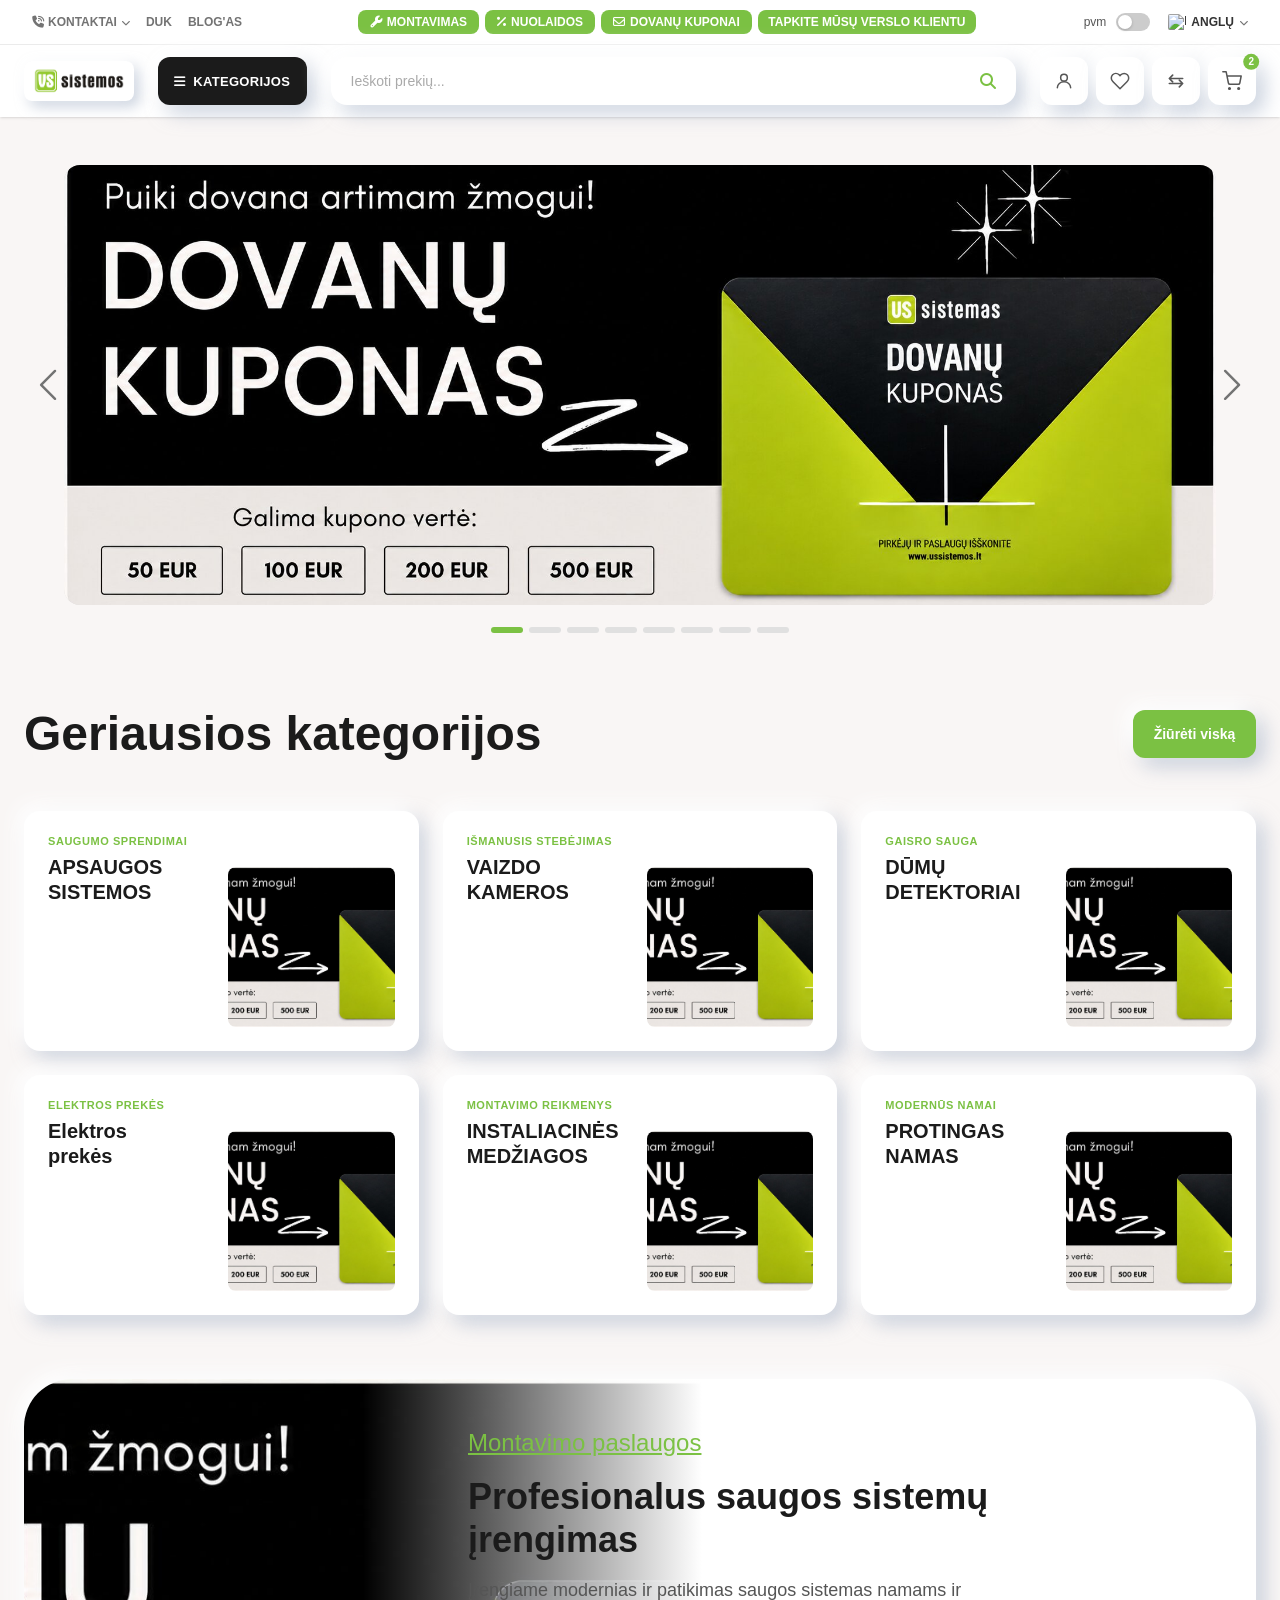
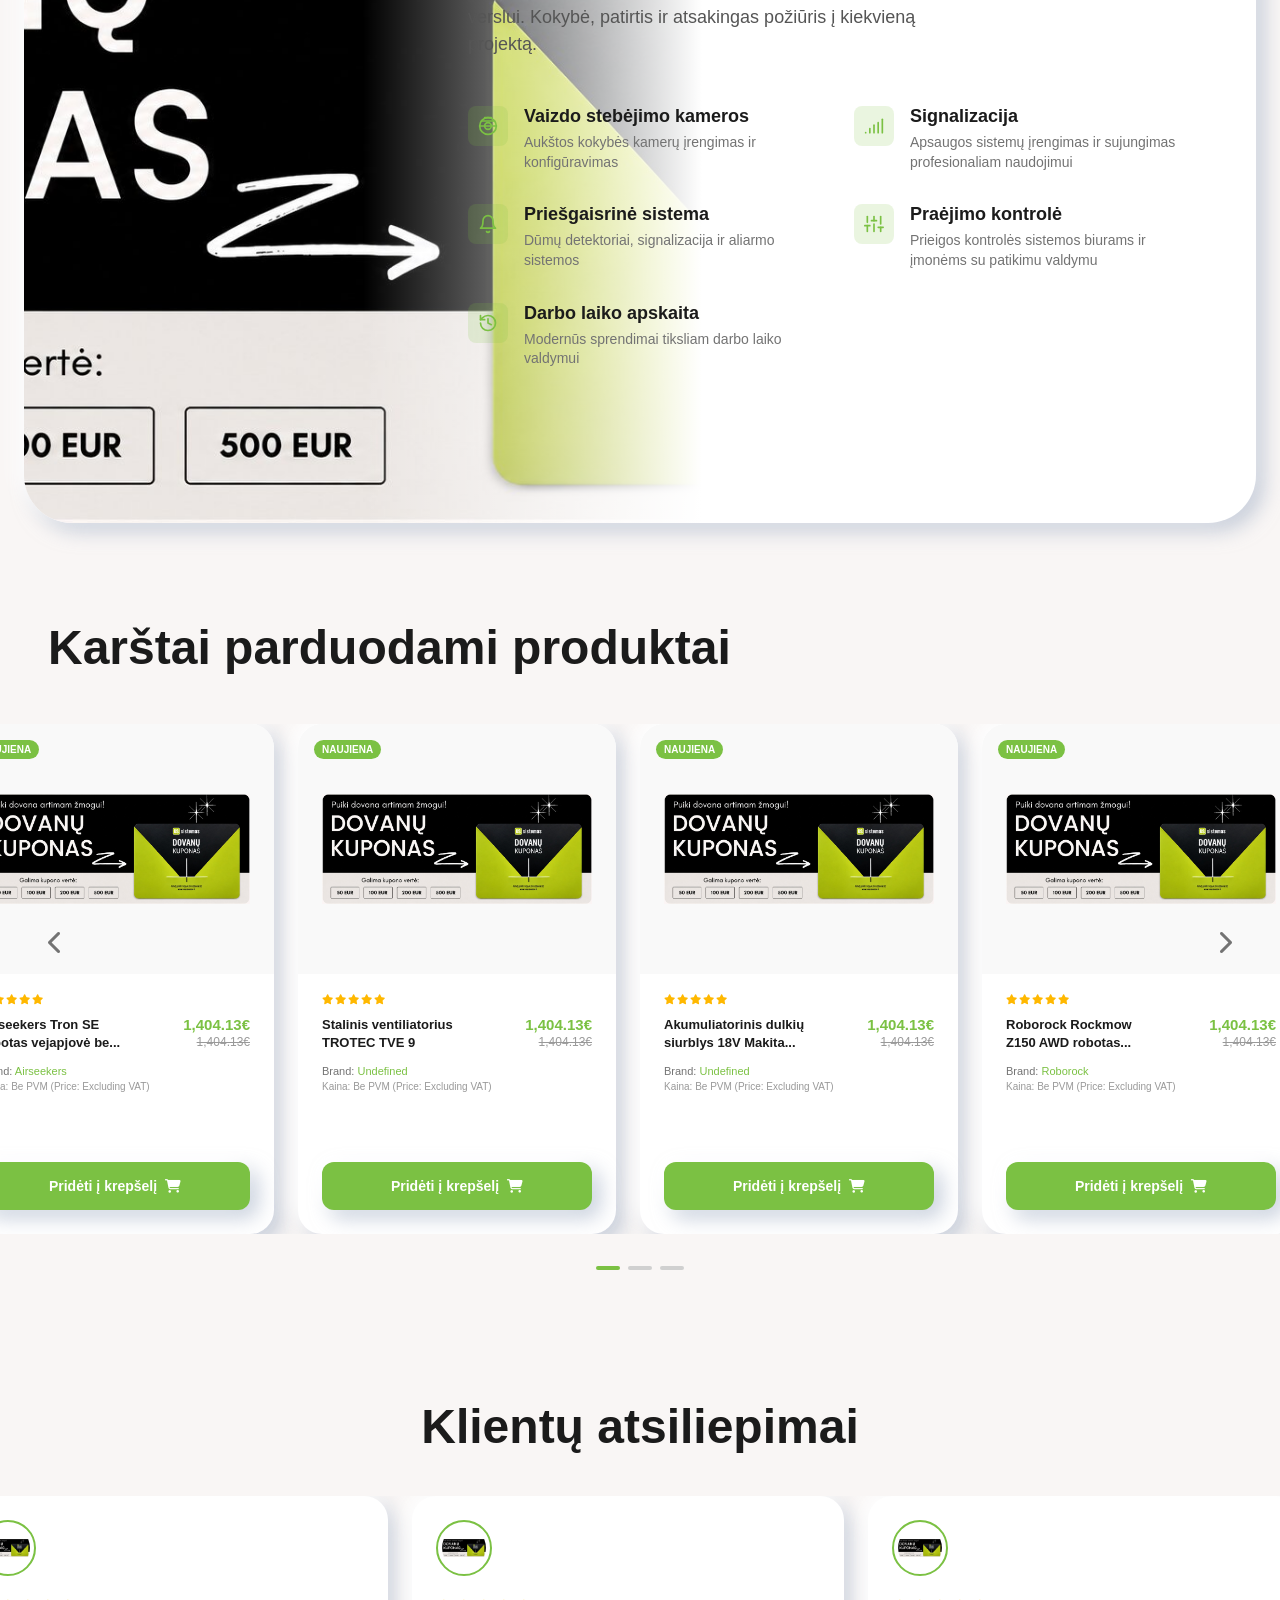
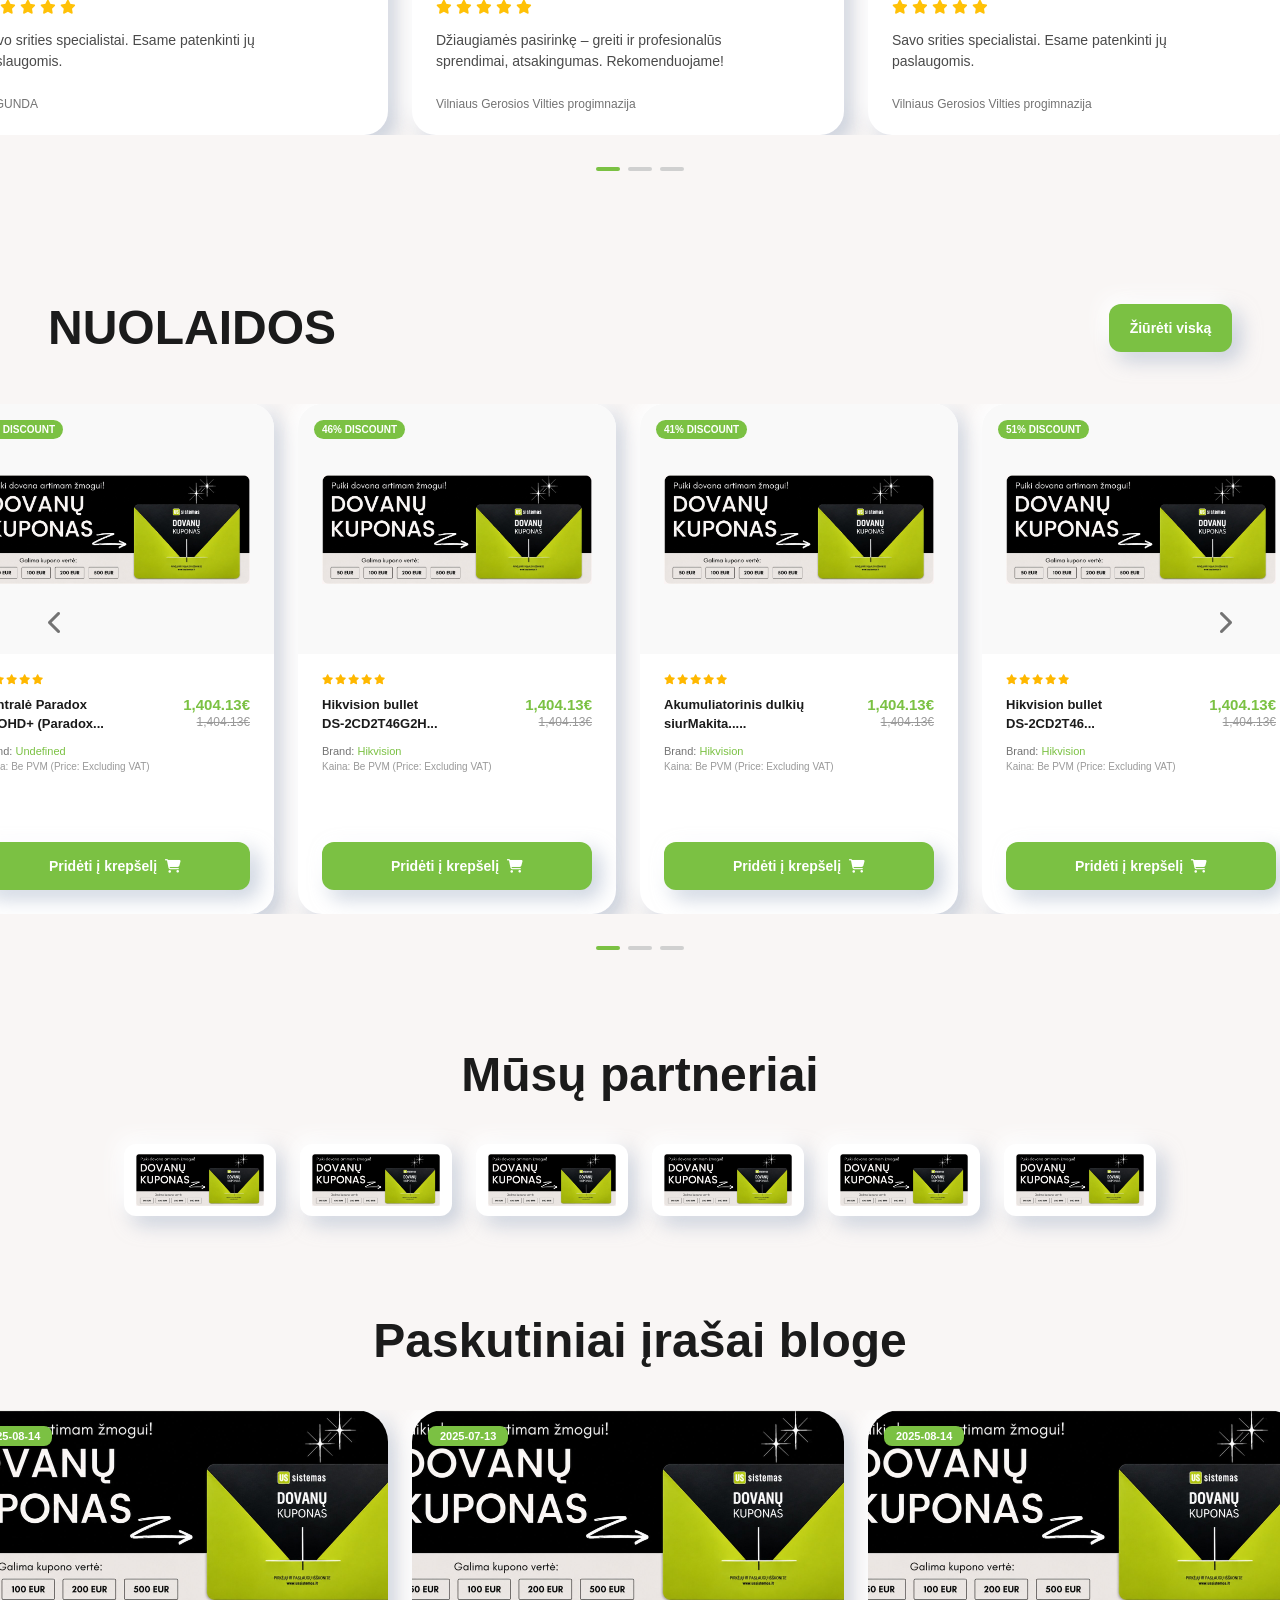
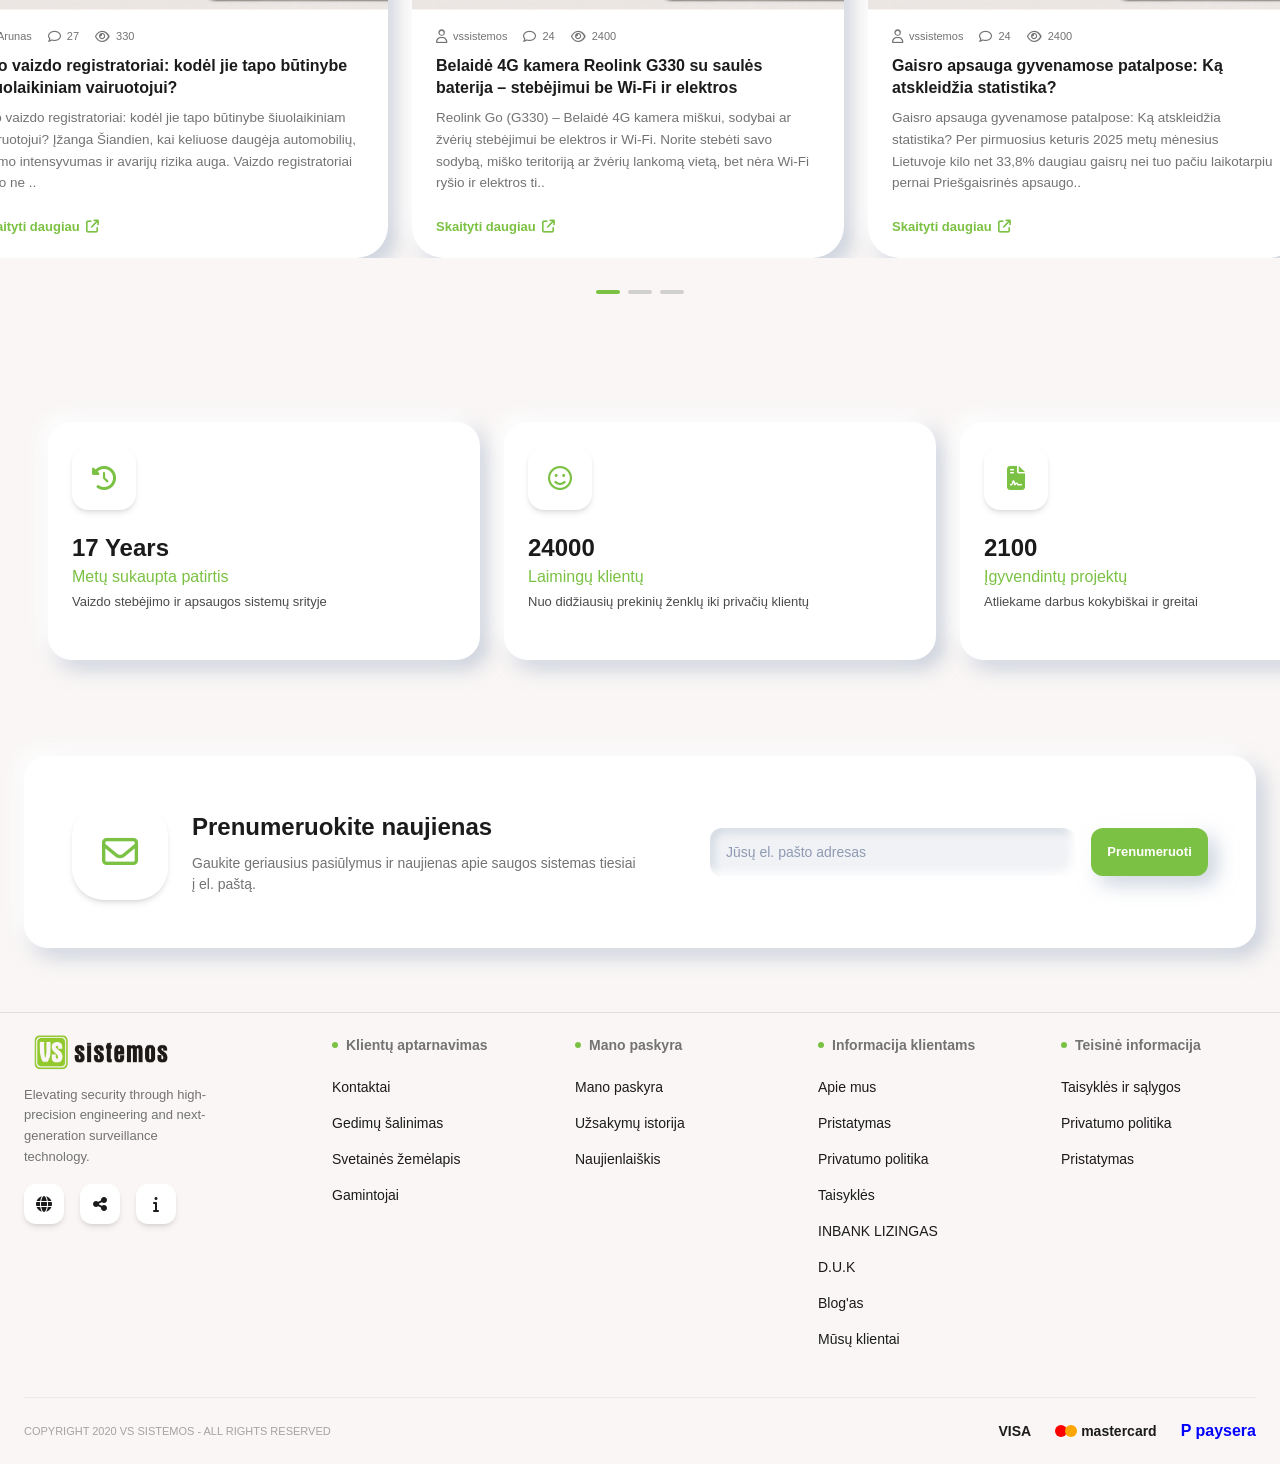
==== commit dbcbb702: "Fix: mobile carousels swipeable, search bar in drawer, sticky header" ====
--- a/index.html
+++ b/index.html
@@ -398,6 +398,10 @@
     <!-- MOBILE DRAWER -->
     <div class="mobile-drawer" id="mobileDrawer">
       <div class="drawer-inner">
+        <div class="drawer-search">
+          <input type="text" class="drawer-search-input" placeholder="Ieškoti produktų..." id="mobileSearchInput" />
+          <button class="drawer-search-btn" id="mobileSearchBtn"><i class="fa-solid fa-magnifying-glass"></i></button>
+        </div>
         <button class="drawer-cat-btn"><i class="fa-solid fa-bars"></i> KATEGORIJOS</button>
         <div class="drawer-badges">
           <a href="#" class="badge-btn"><i class="fa-solid fa-wrench"></i> MONTAVIMAS</a>
--- a/style.css
+++ b/style.css
@@ -462,6 +462,39 @@
   padding: 24px 20px;
 }
 
+/* Mobile drawer search bar */
+.drawer-search {
+  display: flex;
+  align-items: center;
+  gap: 0;
+  background: #f5f5f5;
+  border-radius: 12px;
+  overflow: hidden;
+  border: 1.5px solid #e0e0e0;
+}
+.drawer-search-input {
+  flex: 1;
+  border: none;
+  background: transparent;
+  padding: 12px 16px;
+  font-size: 14px;
+  color: #1B1B1B;
+  outline: none;
+}
+.drawer-search-input::placeholder { color: #aaa; }
+.drawer-search-btn {
+  border: none;
+  background: #7BC143;
+  color: #fff;
+  padding: 12px 16px;
+  cursor: pointer;
+  font-size: 15px;
+  display: flex;
+  align-items: center;
+  justify-content: center;
+}
+.drawer-search-btn:hover { background: #6aac38; }
+
 .drawer-cat-btn {
   display: inline-flex;
   align-items: center;
@@ -1738,8 +1771,8 @@
   transition: color 0.2s;
 }
 .prod-arrow:hover { color: #1B1B1B; }
-.prod-prev { left: -40px; }
-.prod-next { right: -40px; }
+.prod-prev { left: 4px; }
+.prod-next { right: 4px; }
 
 /* Grid */
 .products-grid {
@@ -2628,29 +2661,54 @@
   .footer-top { grid-template-columns: repeat(3, 1fr); }
 }
 @media (max-width: 768px) {
-  .header { position: static; box-shadow: none; }
-  .prod-arrow { display: none; }
+  .header { position: sticky; top: 0; z-index: 999; box-shadow: 0 2px 8px rgba(0,0,0,0.1); }
   .footer-top { grid-template-columns: 1fr; }
   .footer-bottom { flex-direction: column; gap: 16px; text-align: center; }
-  
-  /* Make all grids stack vertically on mobile to prevent clipping */
-  .products-grid, .reviews-grid, .blog-grid, .stats-grid, .best-cat-grid {
-    flex-direction: column;
+
+  /* ── Horizontal swipe carousels on mobile ── */
+  .products-carousel-wrap,
+  .reviews-carousel-wrap,
+  .blog-carousel-wrap {
     width: 100%;
-    align-items: center;
-    gap: 32px;
+    overflow-x: auto;
+    overflow-y: visible;
+    -webkit-overflow-scrolling: touch;
+    scrollbar-width: none;
+    padding-bottom: 8px;
   }
-  .products-grid::after, .reviews-grid::after, .blog-grid::after, .stats-grid::after {
-    display: none;
+  .products-carousel-wrap::-webkit-scrollbar,
+  .reviews-carousel-wrap::-webkit-scrollbar,
+  .blog-carousel-wrap::-webkit-scrollbar { display: none; }
+
+  .products-grid, .reviews-grid, .blog-grid {
+    flex-direction: row !important;
+    width: max-content !important;
+    align-items: stretch;
+    gap: 16px;
+    padding: 4px 16px 8px 16px;
   }
-  .products-inner, .reviews-inner, .blog-inner, .stats-inner {
-    overflow-x: hidden; /* No horizontal scroll needed when stacking */
+
+  .product-card  { width: 260px !important; height: auto !important; flex-shrink: 0; }
+  .review-card   { width: 260px !important; height: auto !important; flex-shrink: 0; }
+  .blog-card     { width: 280px !important; height: auto !important; flex-shrink: 0; }
+
+  /* Hide desktop arrows, show dots */
+  .prod-arrow { display: none !important; }
+
+  /* Stats grid — stack on mobile */
+  .stats-grid { flex-direction: column; width: 100%; gap: 16px; }
+  .stats-card { width: 100% !important; max-width: 100% !important; }
+
+  /* Best-cat grid — 2 columns on mobile */
+  .best-cat-grid { grid-template-columns: repeat(2, 1fr) !important; width: 100%; }
+  .best-cat-card { width: 100% !important; }
+
+  /* Inner containers */
+  .products-inner, .reviews-inner, .blog-inner {
+    overflow: visible !important;
+    padding: 16px 0 !important;
   }
-  .product-card, .review-card, .blog-card, .stats-card, .best-cat-card {
-    width: 100% !important;
-    max-width: 380px !important;
-  }
-  
+
   /* Reduce excessive whitespace on mobile */
   .products-section, .discount-section, .reviews-section, .blog-section, .stats-section, .newsletter-section {
     padding-bottom: 32px !important;
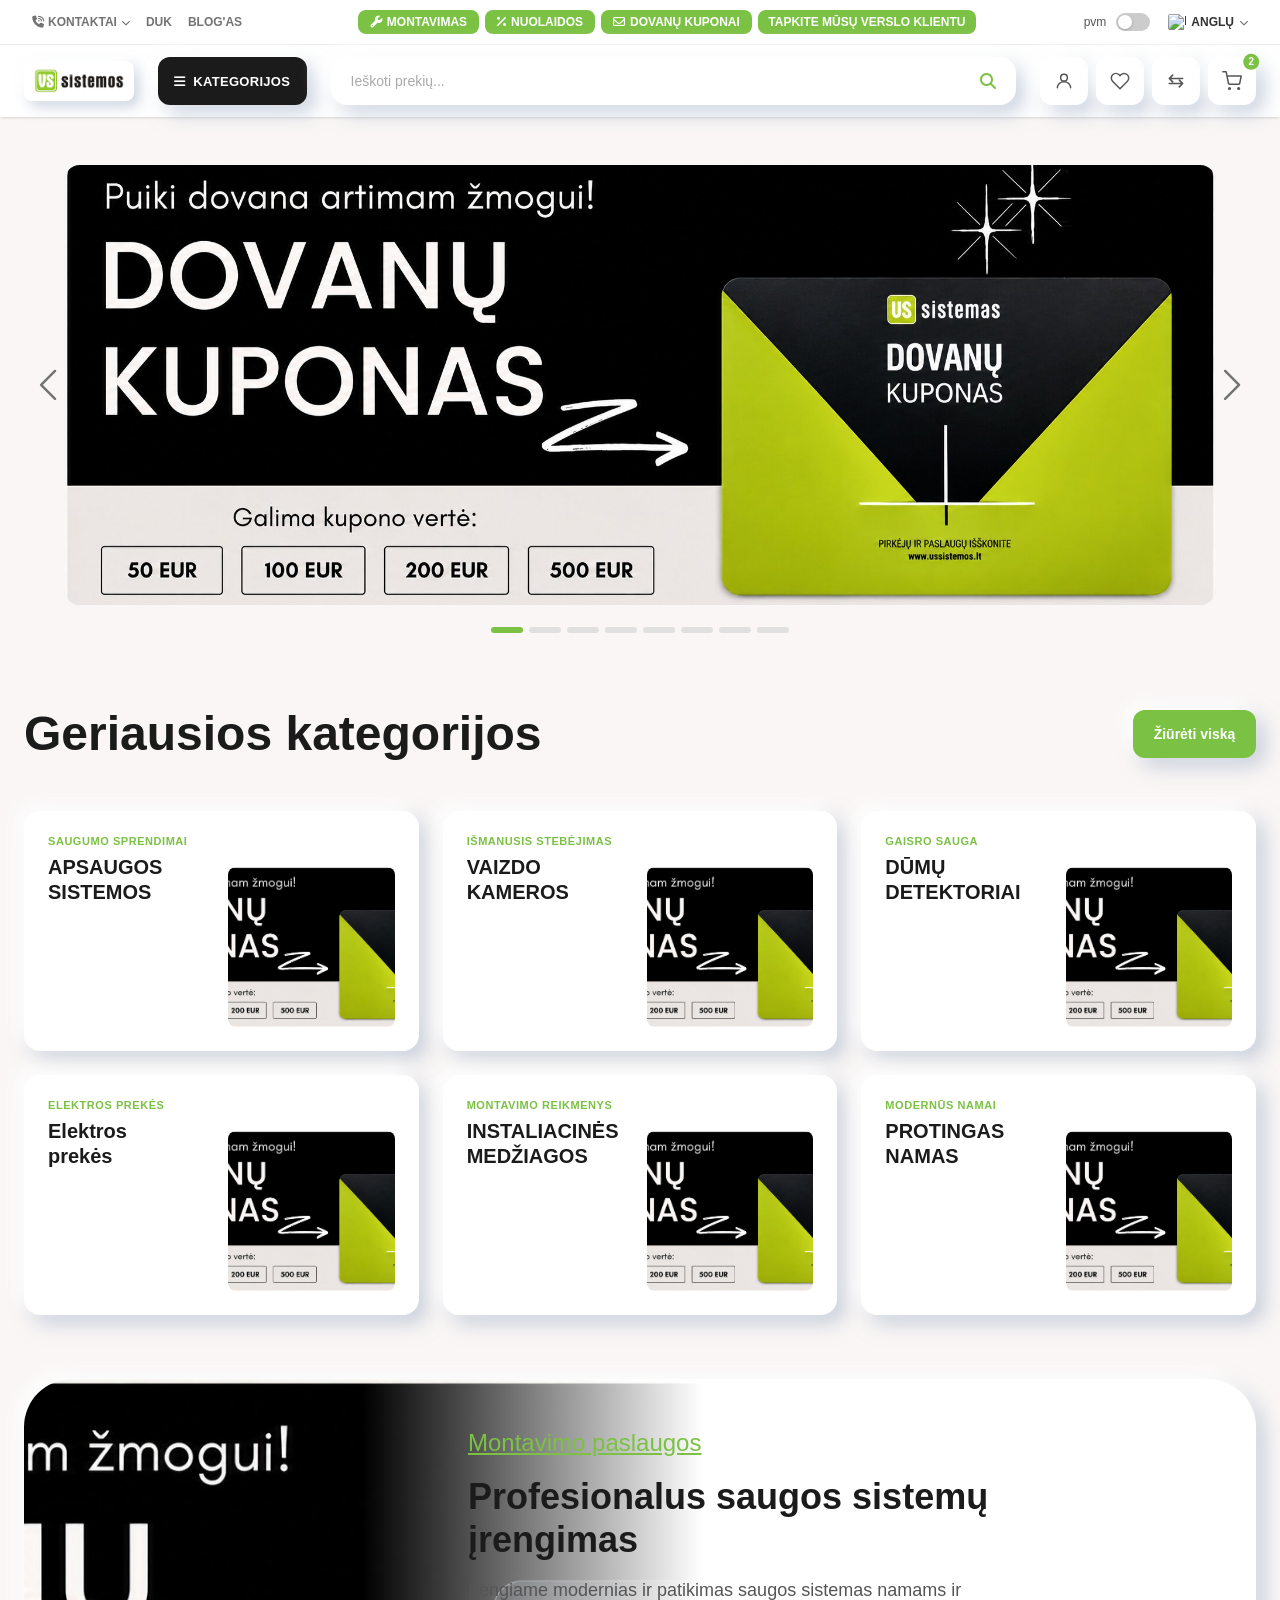
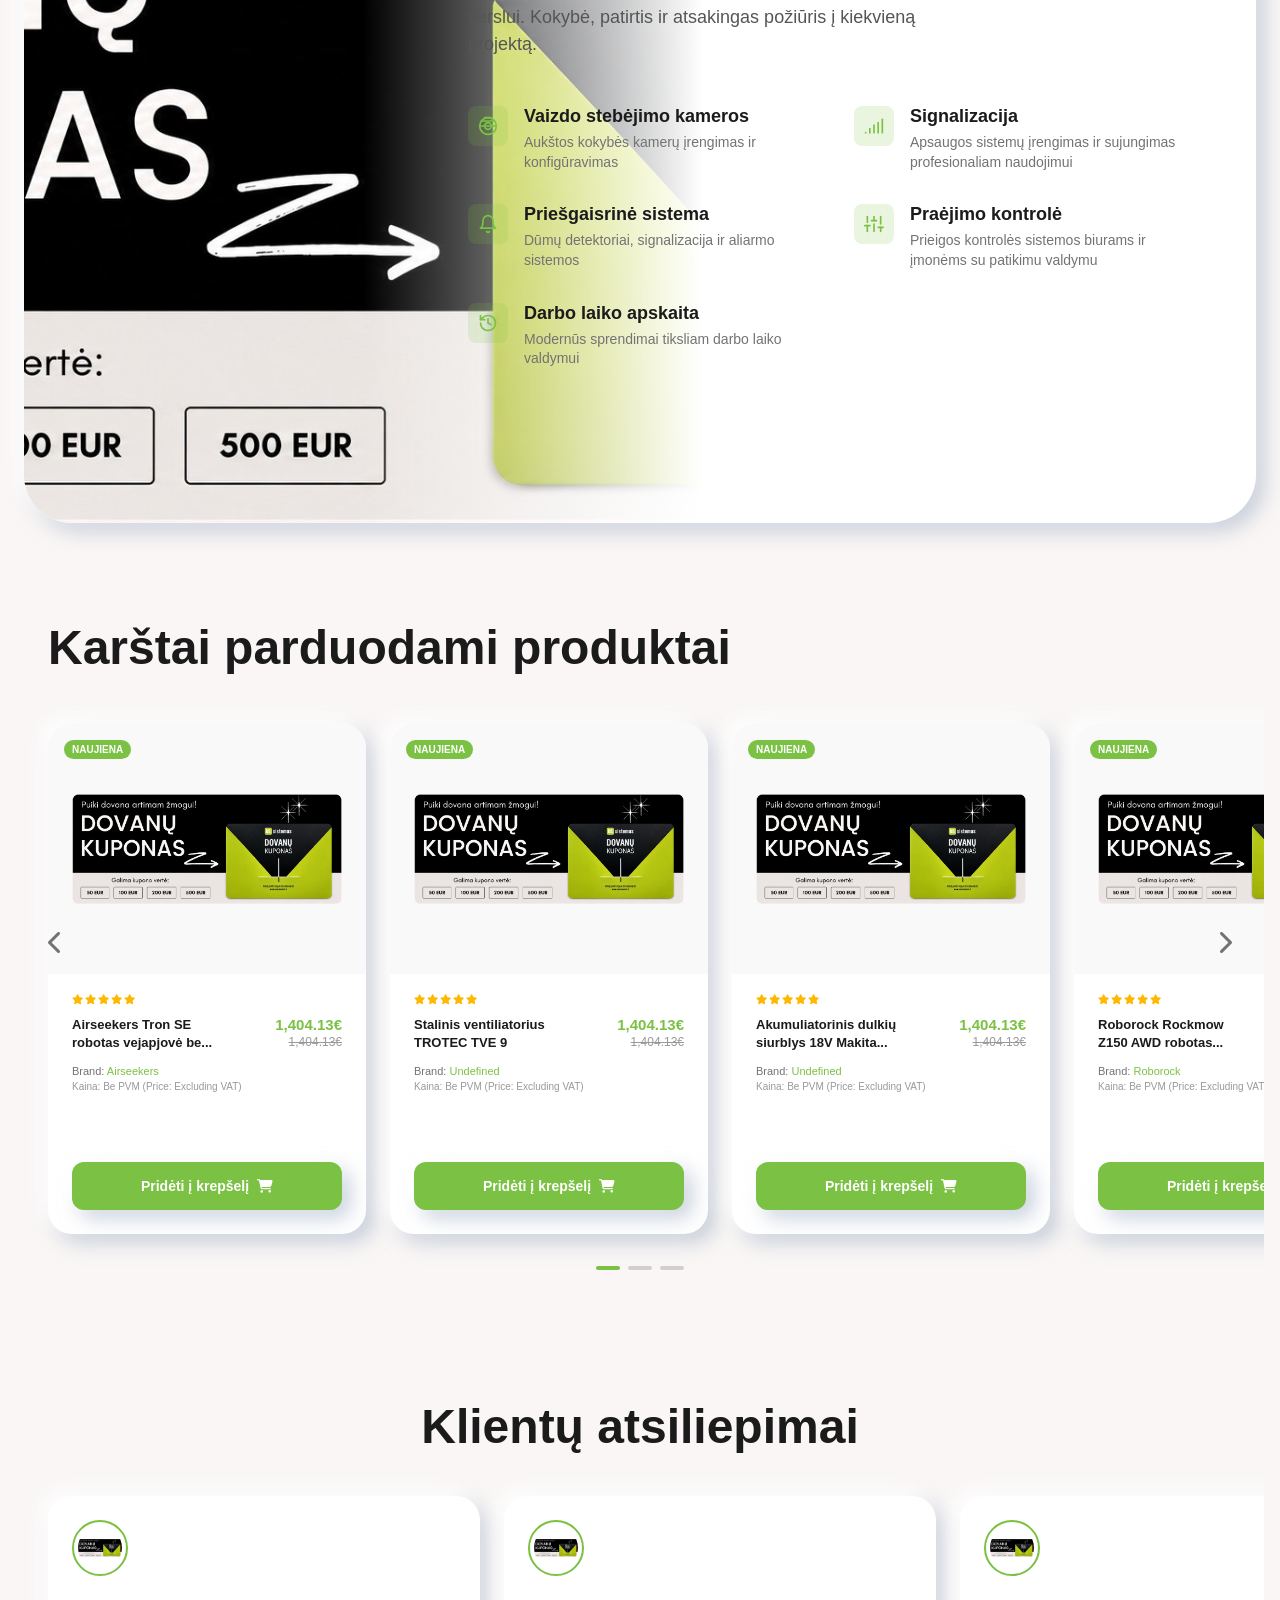
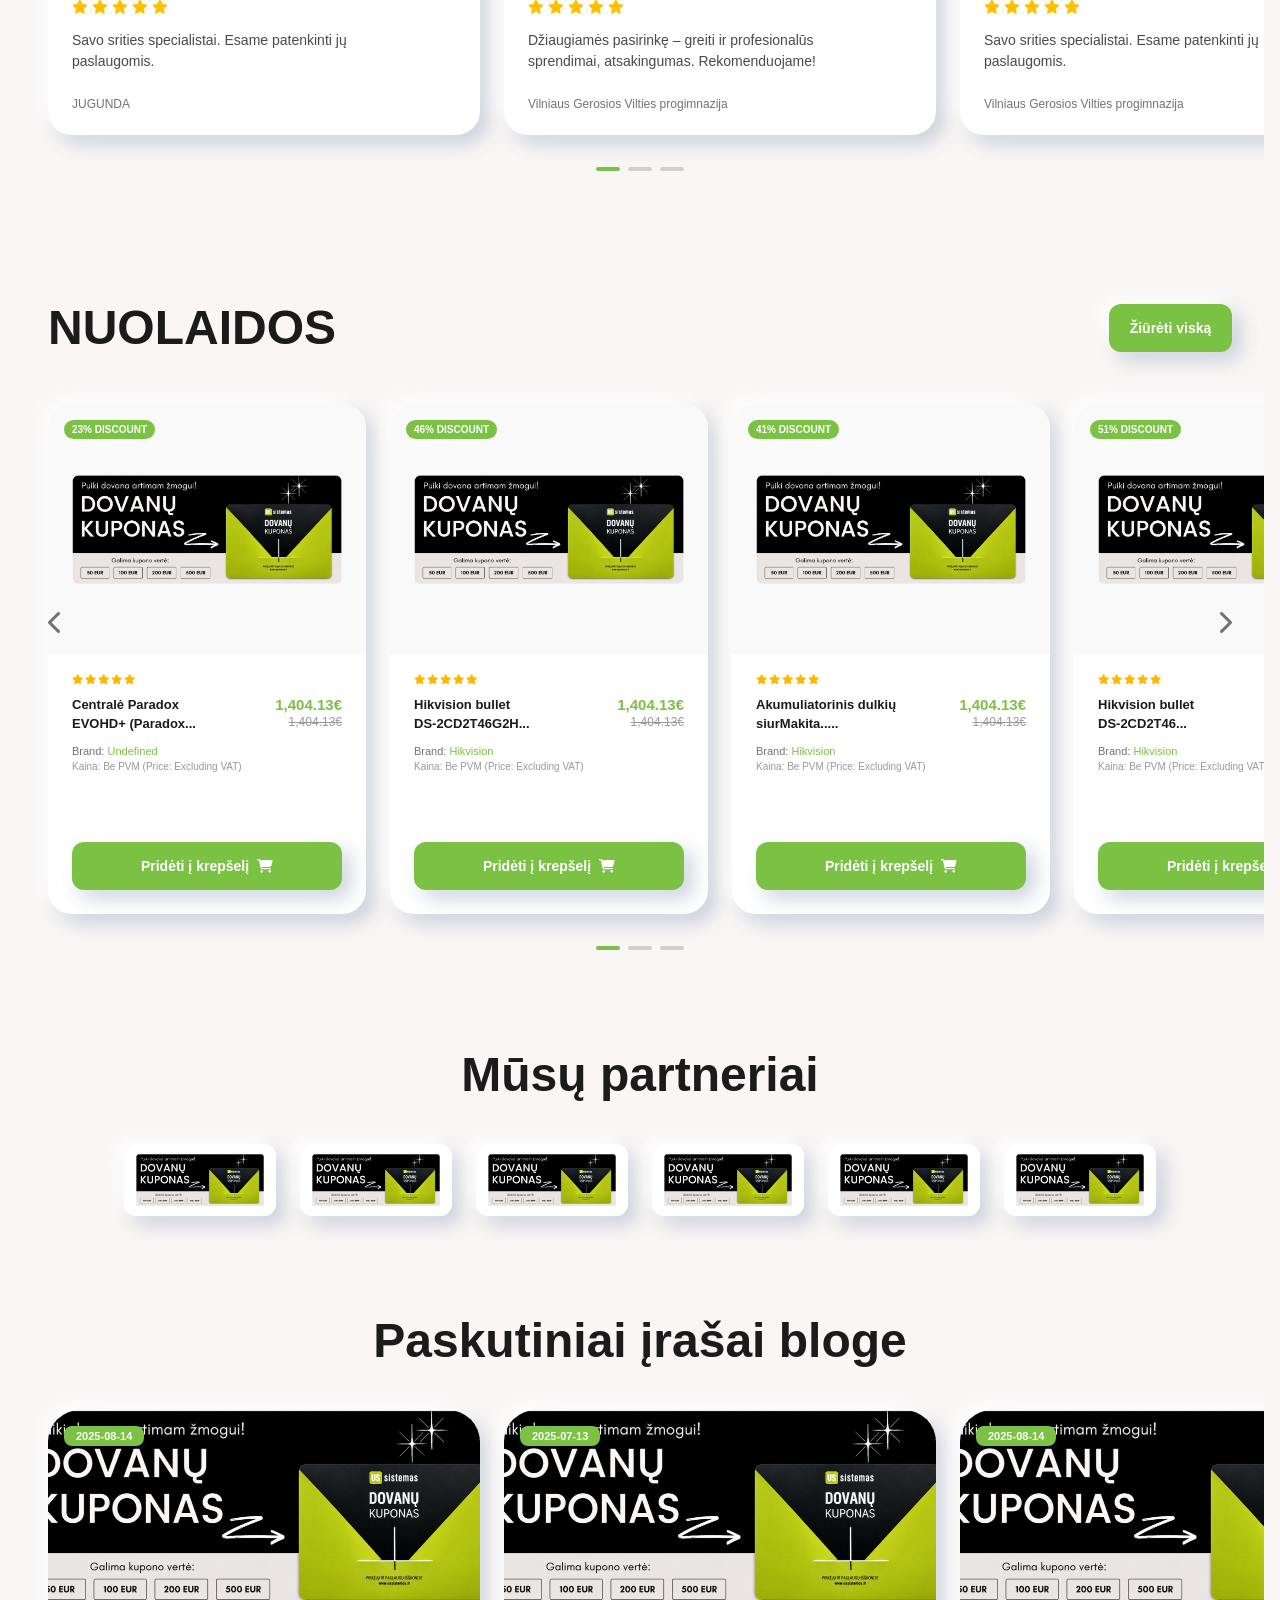
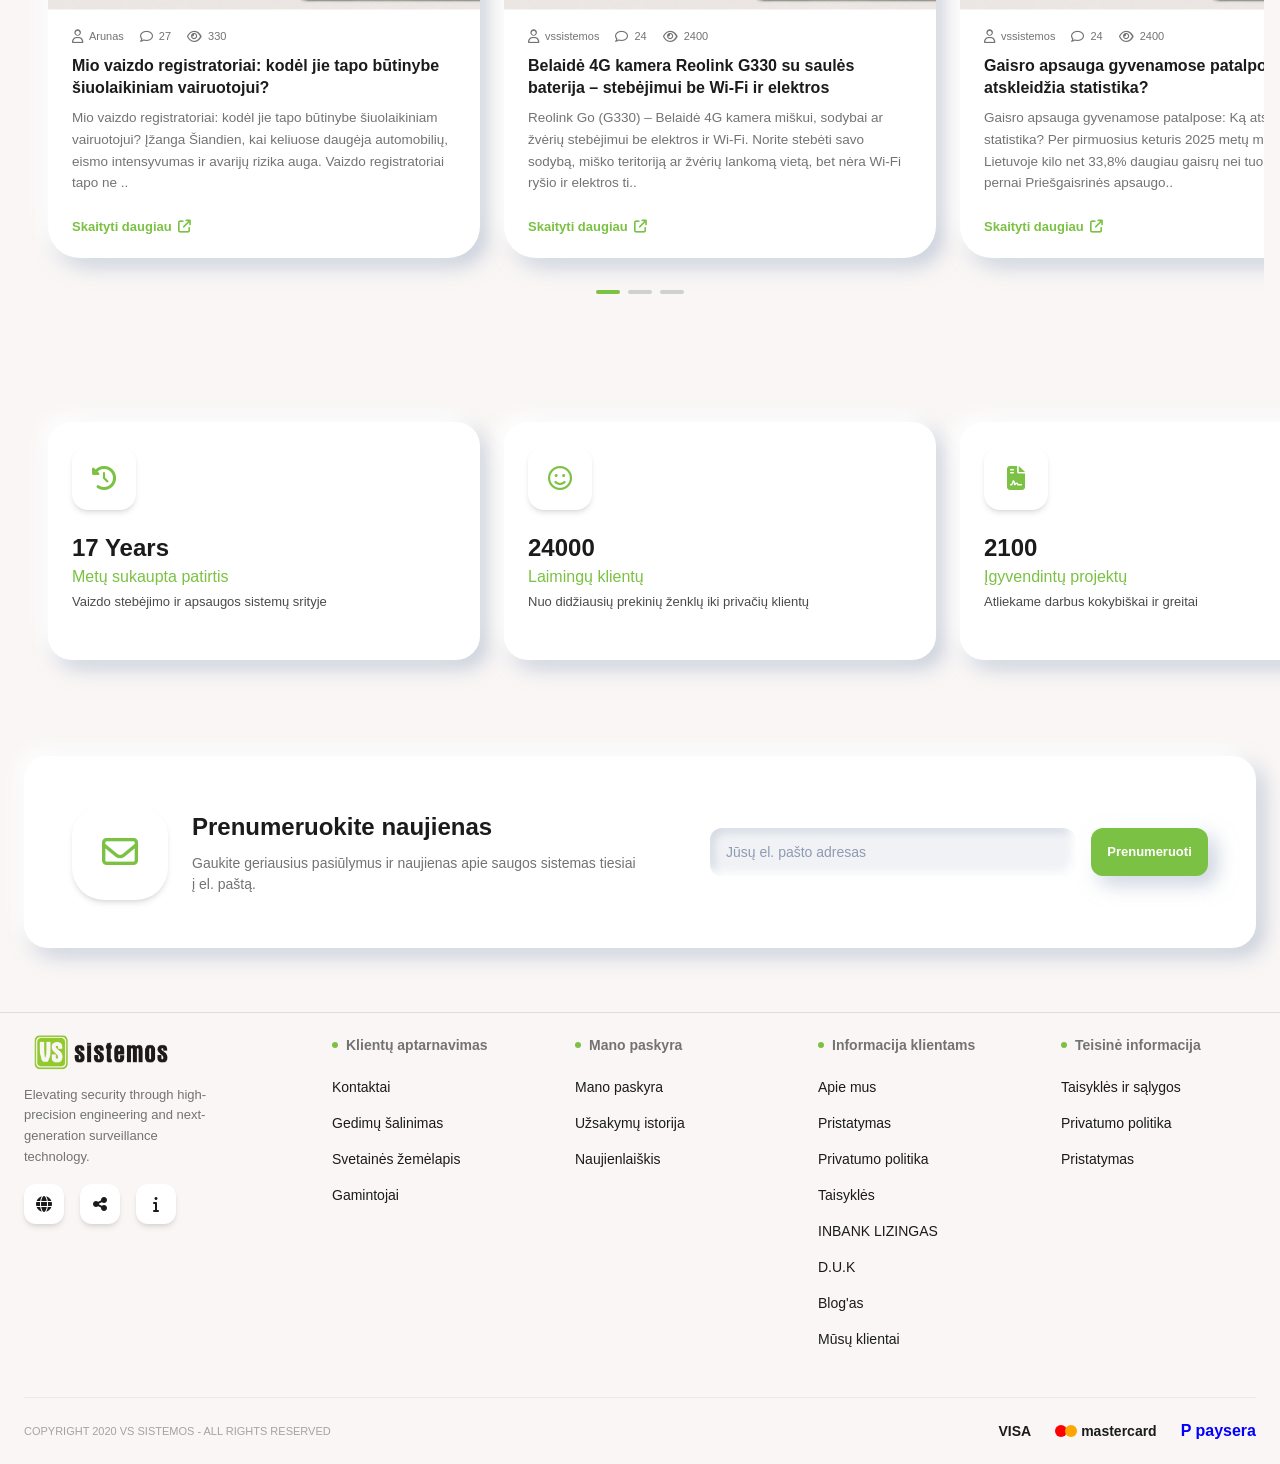
==== commit d205e9f6: "Fix: hamburger drawer now shows categories list only - clean and simple" ====
--- a/index.html
+++ b/index.html
@@ -395,38 +395,14 @@
       </div>
     </div>
 
-    <!-- MOBILE DRAWER -->
+    <!-- MOBILE DRAWER — categories only -->
     <div class="mobile-drawer" id="mobileDrawer">
       <div class="drawer-inner">
-        <div class="drawer-search">
-          <input type="text" class="drawer-search-input" placeholder="Ieškoti produktų..." id="mobileSearchInput" />
-          <button class="drawer-search-btn" id="mobileSearchBtn"><i class="fa-solid fa-magnifying-glass"></i></button>
-        </div>
-        <button class="drawer-cat-btn"><i class="fa-solid fa-bars"></i> KATEGORIJOS</button>
-        <div class="drawer-badges">
-          <a href="#" class="badge-btn"><i class="fa-solid fa-wrench"></i> MONTAVIMAS</a>
-          <a href="#" class="badge-btn"><i class="fa-solid fa-percent"></i> NUOLAIDOS</a>
-          <a href="#" class="badge-btn"><i class="fa-regular fa-envelope"></i> DOVANŲ KUPONAI</a>
-          <a href="#" class="badge-btn badge-outline">TAPKITE MŪSŲ VERSLO KLIENTU</a>
-        </div>
-        <nav class="drawer-nav">
-          <a href="#" class="drawer-link"><i class="fa-solid fa-phone-volume"></i> KONTAKTAI</a>
-          <a href="#" class="drawer-link">DUK</a>
-          <a href="#" class="drawer-link">BLOG'AS</a>
-        </nav>
-        <div class="drawer-bottom">
-          <div class="drawer-pvm">
-            <span class="pvm-label">pvm</span>
-            <label class="toggle-switch">
-              <input type="checkbox" id="pvmToggleMobile" />
-              <span class="toggle-track"></span>
-            </label>
-          </div>
-          <a href="#" class="lang-btn">
-            <img src="https://flagcdn.com/w20/gb.png" alt="EN" class="flag-img" />
-            ANGLŲ <i class="fa-solid fa-chevron-down tiny"></i>
-          </a>
-        </div>
+        <div class="drawer-header-row">
+          <span class="drawer-title"><i class="fa-solid fa-bars"></i> KATEGORIJOS</span>
+          <button class="drawer-close-btn" id="drawerCloseBtn" aria-label="Uždaryti"><i class="fa-solid fa-xmark"></i></button>
+        </div>
+        <!-- Category list will be cloned here by JS -->
       </div>
     </div>
     <div class="drawer-overlay" id="drawerOverlay"></div>
--- a/style.css
+++ b/style.css
@@ -7,7 +7,7 @@
 *, *::before, *::after { box-sizing: border-box; margin: 0; padding: 0; }
 
 html {
-  overflow-x: hidden;
+  /* Do NOT set overflow-x:hidden here — it breaks position:sticky */
 }
 
 body {
@@ -430,7 +430,7 @@
    MOBILE DRAWER
    ============================================================ */
 .mobile-drawer {
-  display: none;
+  display: block;
   position: fixed;
   top: 0; right: 0;
   width: 300px; max-width: 90vw;
@@ -441,26 +441,72 @@
   transform: translateX(100%);
   transition: transform 0.3s cubic-bezier(.4,0,.2,1);
   overflow-y: auto;
-}
-.mobile-drawer.is-open { transform: translateX(0); }
+  visibility: hidden;
+  pointer-events: none;
+}
+.mobile-drawer.is-open {
+  transform: translateX(0);
+  visibility: visible;
+  pointer-events: auto;
+}
 
 .drawer-overlay {
-  display: none;
+  display: block;
   position: fixed;
   inset: 0;
   background: rgba(0,0,0,0.35);
   z-index: 1999;
   opacity: 0;
   transition: opacity 0.3s;
-}
-.drawer-overlay.is-open { opacity: 1; }
+  pointer-events: none;
+  visibility: hidden;
+}
+.drawer-overlay.is-open {
+  opacity: 1;
+  pointer-events: auto;
+  visibility: visible;
+}
 
 .drawer-inner {
   display: flex;
   flex-direction: column;
-  gap: 20px;
-  padding: 24px 20px;
-}
+  gap: 0;
+  padding: 0;
+  height: 100%;
+}
+
+.drawer-header-row {
+  display: flex;
+  align-items: center;
+  justify-content: space-between;
+  padding: 20px 20px 16px 20px;
+  border-bottom: 1px solid #f0f0f0;
+  position: sticky;
+  top: 0;
+  background: #fff;
+  z-index: 1;
+}
+
+.drawer-title {
+  font-size: 16px;
+  font-weight: 700;
+  color: #1B1B1B;
+  display: flex;
+  align-items: center;
+  gap: 8px;
+}
+
+.drawer-close-btn {
+  background: none;
+  border: none;
+  cursor: pointer;
+  font-size: 20px;
+  color: #555;
+  padding: 4px 8px;
+  border-radius: 6px;
+  transition: background 0.15s;
+}
+.drawer-close-btn:hover { background: #f5f5f5; }
 
 /* Mobile drawer search bar */
 .drawer-search {
@@ -569,7 +615,7 @@
    BREAKPOINT: TABLET — 1024px
    ============================================================ */
 @media (max-width: 1024px) {
-  .top-badges { display: none; }
+  .top-badges { flex-wrap: wrap; justify-content: center; }
   .top-bar  { padding: 6px 20px; }
   .bottom-bar { padding: 12px 20px; }
 }
@@ -578,56 +624,66 @@
    BREAKPOINT: TABLET SMALL — 768px
    ============================================================ */
 @media (max-width: 768px) {
+  /* Top bar — show but compact */
   .top-bar { display: block; padding: 4px 12px; }
-  .top-bar-inner { height: auto; flex-wrap: wrap; justify-content: space-between; gap: 8px; }
-  .bottom-bar { padding: 10px 16px; }
-  .bottom-bar-inner { 
-    height: auto; 
-    flex-wrap: wrap; 
-    gap: 12px; 
+  .top-bar-inner { height: auto; flex-wrap: wrap; justify-content: space-between; gap: 6px; }
+  .top-nav { flex-wrap: wrap; gap: 8px; }
+  .top-badges { flex-wrap: wrap; gap: 6px; }
+  .badge-btn { font-size: 10px; padding: 4px 8px; }
+  .top-link { font-size: 11px; }
+  .top-right { gap: 8px; }
+
+  /* Bottom bar */
+  .bottom-bar { padding: 10px 12px; }
+  .bottom-bar-inner {
+    height: auto;
+    flex-wrap: wrap;
+    gap: 8px;
+    align-items: center;
   }
 
   .mobile-only  { display: flex !important; }
   .desktop-only { display: none !important; }
 
-  .mobile-drawer  { display: block; }
-  .drawer-overlay { display: block; }
-
-  .icon-hide-sm { display: none !important; }
-
-  /* Logo */
-  .logo { order: 1; }
-  .cat-wrap { order: 2; }
-  .header-icons { order: 3; margin-left: auto; gap: 6px; }
-  
-  /* Mobile: Make search wrap full width on a new line */
-  .search-wrap { 
-    order: 4; 
-    flex: 0 0 100% !important; 
-    height: 48px;
+  /* Row 1: Logo | Icons (all 4) | Hamburger */
+  .logo { order: 1; flex-shrink: 0; }
+  .header-icons { order: 2; margin-left: auto; gap: 4px; flex-shrink: 0; }
+
+  /* Row 2: Categories full width */
+  .cat-wrap { order: 3; display: block !important; flex: 0 0 100% !important; margin-top: 12px; }
+  .cat-btn { width: 100%; justify-content: center; border-radius: 12px; }
+
+  /* Row 3: Search bar full width */
+  .search-wrap {
+    order: 4;
+    flex: 0 0 100% !important;
+    width: 100% !important;
+    height: 44px;
     display: flex !important;
     margin-top: 8px;
   }
-  .search-icon-mobile { display: none !important; }
-
-  /* Icons sizing */
-  .icon-btn { width: 44px; height: 44px; }
+
+  /* All 4 icons visible, smaller */
+  .icon-btn { width: 38px; height: 38px; border-radius: 10px; }
+  .icon-hide-sm { display: flex !important; } /* show all icons */
 
   /* Logo smaller */
-  .logo-img { width: 80px; height: 26px; }
+  .logo-img { width: 90px; height: 28px; }
+  .logo-text { font-size: 14px; }
 }
 
 /* ============================================================
    BREAKPOINT: MOBILE — 480px
    ============================================================ */
 @media (max-width: 480px) {
-  .top-bar { padding: 4px 8px; }
-  .top-nav { flex-wrap: wrap; justify-content: center; width: 100%; }
-  .top-right { width: 100%; justify-content: center; }
-  .bottom-bar { padding: 8px 12px; }
+  .top-bar { padding: 3px 8px; }
+  .badge-btn { font-size: 9px; padding: 3px 6px; }
+  .top-badges { gap: 4px; }
+  .bottom-bar { padding: 8px 10px; }
   .search-input { padding: 0 8px; font-size: 13px; }
   .search-btn { padding: 0 10px; }
-  .icon-btn { width: 40px; height: 40px; font-size: 16px; border-radius: 10px; }
+  .icon-btn { width: 34px; height: 34px; font-size: 14px; border-radius: 8px; }
+  .header-icons { gap: 3px; }
 }
 
 /* ============================================================
@@ -770,7 +826,8 @@
     overflow: hidden;
   }
   .slider-inner-wrap { position: relative; display: block; width: 100%; }
-  .hero-slider { height: auto; aspect-ratio: 2.4 / 1; border-radius: 10px; width: 100%; }
+  .hero-slider { height: auto; aspect-ratio: unset; }
+  .slide-img { object-fit: contain; height: auto; background: var(--background-background, #F9F6F5); }
   .slider-arrow { 
     position: absolute; top: 50%; transform: translateY(-50%); 
     z-index: 10; background: rgba(255,255,255,0.7); border-radius: 50%;
@@ -784,13 +841,12 @@
   .slider-arrow { width: 28px; height: 28px; font-size: 11px; }
   .slider-prev { left: 4px; }
   .slider-next { right: 4px; }
-  .hero-slider { border-radius: 8px; aspect-ratio: 2 / 1; }
+  .hero-slider { border-radius: 8px; }
   .dot { width: 16px; height: 3px; }
   .dot.active { width: 22px; }
 }
 @media (max-width: 360px) {
   .slider-wrapper { padding: 0 6px; }
-  .hero-slider { aspect-ratio: 1.8 / 1; }
 }
 
 /* ============================================================
@@ -1748,7 +1804,9 @@
   color: #1B1B1B;
 }
 
-.products-carousel-wrap {
+.products-carousel-wrap,
+.reviews-carousel-wrap,
+.blog-carousel-wrap {
   position: relative;
   width: 100%;
   display: flex;
@@ -1778,16 +1836,20 @@
 .products-grid {
   display: flex;
   gap: 24px;
-  width: max-content;
-  overflow: visible;
+  width: calc(100% + 64px);
+  margin: -32px;
+  padding: 32px;
+  overflow-x: auto;
   scrollbar-width: none;
+  scroll-behavior: smooth;
 }
 .products-grid::-webkit-scrollbar { display: none; }
 
 /* Product Card */
 .product-card {
   width: 318px;
-  height: 510px;
+  height: auto;
+  min-height: 510px;
   flex-shrink: 0;
   background: #FFFFFF;
   border-radius: 24px;
@@ -1947,7 +2009,13 @@
 }
 @media (max-width: 768px) {
   .products-title { font-size: 28px; }
-  .product-card { width: 85vw; max-width: 280px; height: auto; min-height: 480px; }
+  .product-card { 
+    width: calc(100% - 0px) !important; 
+    max-width: 100% !important; 
+    height: auto !important; 
+    min-height: unset !important; 
+    box-sizing: border-box !important;
+  }
 }
 
 /* ============================================================
@@ -1994,9 +2062,12 @@
 .reviews-grid {
   display: flex;
   gap: 24px;
-  width: max-content;
-  overflow: visible;
+  width: calc(100% + 64px);
+  margin: -32px;
+  padding: 32px;
+  overflow-x: auto;
   scrollbar-width: none;
+  scroll-behavior: smooth;
 }
 .reviews-grid::-webkit-scrollbar { display: none; }
 
@@ -2175,9 +2246,12 @@
 .blog-grid {
   display: flex;
   gap: 24px;
-  width: max-content;
-  overflow: visible;
+  width: calc(100% + 64px);
+  margin: -32px;
+  padding: 32px;
+  overflow-x: auto;
   scrollbar-width: none;
+  scroll-behavior: smooth;
 }
 .blog-grid::-webkit-scrollbar { display: none; }
 
@@ -2661,62 +2735,74 @@
   .footer-top { grid-template-columns: repeat(3, 1fr); }
 }
 @media (max-width: 768px) {
-  .header { position: sticky; top: 0; z-index: 999; box-shadow: 0 2px 8px rgba(0,0,0,0.1); }
+  /* No sticky header on mobile to save screen space, but must be relative for z-index */
+  .header { position: relative; z-index: 9999; box-shadow: none; }
   .footer-top { grid-template-columns: 1fr; }
   .footer-bottom { flex-direction: column; gap: 16px; text-align: center; }
 
-  /* ── Horizontal swipe carousels on mobile ── */
+  /* ── Stack cards vertically on mobile (No horizontal swipe) ── */
   .products-carousel-wrap,
   .reviews-carousel-wrap,
   .blog-carousel-wrap {
     width: 100%;
-    overflow-x: auto;
-    overflow-y: visible;
-    -webkit-overflow-scrolling: touch;
-    scrollbar-width: none;
-    padding-bottom: 8px;
+    overflow: hidden; /* no horizontal scroll */
+    padding: 0 12px;
+    box-sizing: border-box;
   }
-  .products-carousel-wrap::-webkit-scrollbar,
-  .reviews-carousel-wrap::-webkit-scrollbar,
-  .blog-carousel-wrap::-webkit-scrollbar { display: none; }
-
+
+  /* Grids stack vertically — 1 card per row */
   .products-grid, .reviews-grid, .blog-grid {
-    flex-direction: row !important;
-    width: max-content !important;
+    flex-direction: column !important;
+    width: 100% !important;
+    margin: 0 !important;
+    gap: 16px;
+    padding: 12px 0 !important;
     align-items: stretch;
-    gap: 16px;
-    padding: 4px 16px 8px 16px;
+    overflow: visible !important;
+    scroll-snap-type: none;
   }
 
-  .product-card  { width: 260px !important; height: auto !important; flex-shrink: 0; }
-  .review-card   { width: 260px !important; height: auto !important; flex-shrink: 0; }
-  .blog-card     { width: 280px !important; height: auto !important; flex-shrink: 0; }
-
-  /* Hide desktop arrows, show dots */
+  /* Card sizes on mobile - full width */
+  .product-card, .review-card, .blog-card {
+    width: 100% !important;
+    max-width: 100% !important;
+    height: auto !important;
+    scroll-snap-align: none;
+    flex-shrink: 0;
+    box-sizing: border-box !important;
+  }
+
+  /* Hide arrows on mobile (swipe instead) */
   .prod-arrow { display: none !important; }
 
-  /* Stats grid — stack on mobile */
-  .stats-grid { flex-direction: column; width: 100%; gap: 16px; }
+  /* Stats — stack vertically */
+  .stats-grid { flex-direction: column !important; width: 100% !important; gap: 16px; }
   .stats-card { width: 100% !important; max-width: 100% !important; }
 
-  /* Best-cat grid — 2 columns on mobile */
-  .best-cat-grid { grid-template-columns: repeat(2, 1fr) !important; width: 100%; }
-  .best-cat-card { width: 100% !important; }
-
-  /* Inner containers */
+  /* Best-cat — 1 column on mobile to prevent text overlapping images */
+  .best-cat-grid { grid-template-columns: 1fr !important; width: 100%; gap: 16px; }
+  .best-cat-card { width: 100% !important; min-height: 180px; }
+
+  /* Inner containers — allow visible overflow for the carousel-wrap to handle scroll */
   .products-inner, .reviews-inner, .blog-inner {
     overflow: visible !important;
-    padding: 16px 0 !important;
+    padding-left: 16px !important;
+    padding-right: 16px !important;
   }
 
-  /* Reduce excessive whitespace on mobile */
-  .products-section, .discount-section, .reviews-section, .blog-section, .stats-section, .newsletter-section {
-    padding-bottom: 32px !important;
+  /* Reduce section spacing on mobile */
+  .products-section, .discount-section, .reviews-section,
+  .blog-section, .stats-section, .newsletter-section {
+    padding-bottom: 16px !important;
+  }
+  .products-inner, .reviews-inner, .blog-inner {
+    padding-top: 16px !important;
+    padding-bottom: 0 !important;
   }
   .best-cat-section, .partners-section, .montavimo-section {
     padding: 32px 0 !important;
   }
-  .products-inner, .reviews-inner, .blog-inner, .stats-inner, .best-cat-inner {
+  .stats-inner, .best-cat-inner {
     padding: 16px 16px !important;
   }
 }
@@ -2726,34 +2812,38 @@
    ============================================================ */
 .mobile-cat-list {
   list-style: none;
-  padding: 0;
-  margin: 0 0 16px 0;
-  background: #f9f9f9;
-  border-radius: 8px;
-  overflow: hidden;
+  padding: 8px 0;
+  margin: 0;
+  background: #fff;
+  flex: 1;
+  overflow-y: auto;
 }
 .mobile-cat-list .cat-item {
   display: flex;
   align-items: center;
-  padding: 12px 16px;
+  padding: 14px 20px;
   gap: 12px;
-  border-bottom: 1px solid #eee;
+  border-bottom: 1px solid #f0f0f0;
   font-size: 14px;
+  font-weight: 500;
   color: #333;
+  cursor: pointer;
+  transition: background 0.15s;
 }
 .mobile-cat-list .cat-item:last-child {
   border-bottom: none;
 }
 .mobile-cat-list .cat-item:hover,
 .mobile-cat-list .cat-item.active {
-  background: var(--background-background, #F9F6F5);
+  background: #f9f6f5;
   color: #7BC143;
 }
 .mobile-cat-list .cat-icon {
-  width: 20px;
+  width: 22px;
   text-align: center;
   color: #7BC143;
+  font-size: 16px;
 }
 .mobile-cat-list .cat-arrow {
-  display: none; /* Hide subcategory arrows on mobile to keep it simple for now */
-}
+  display: none;
+}
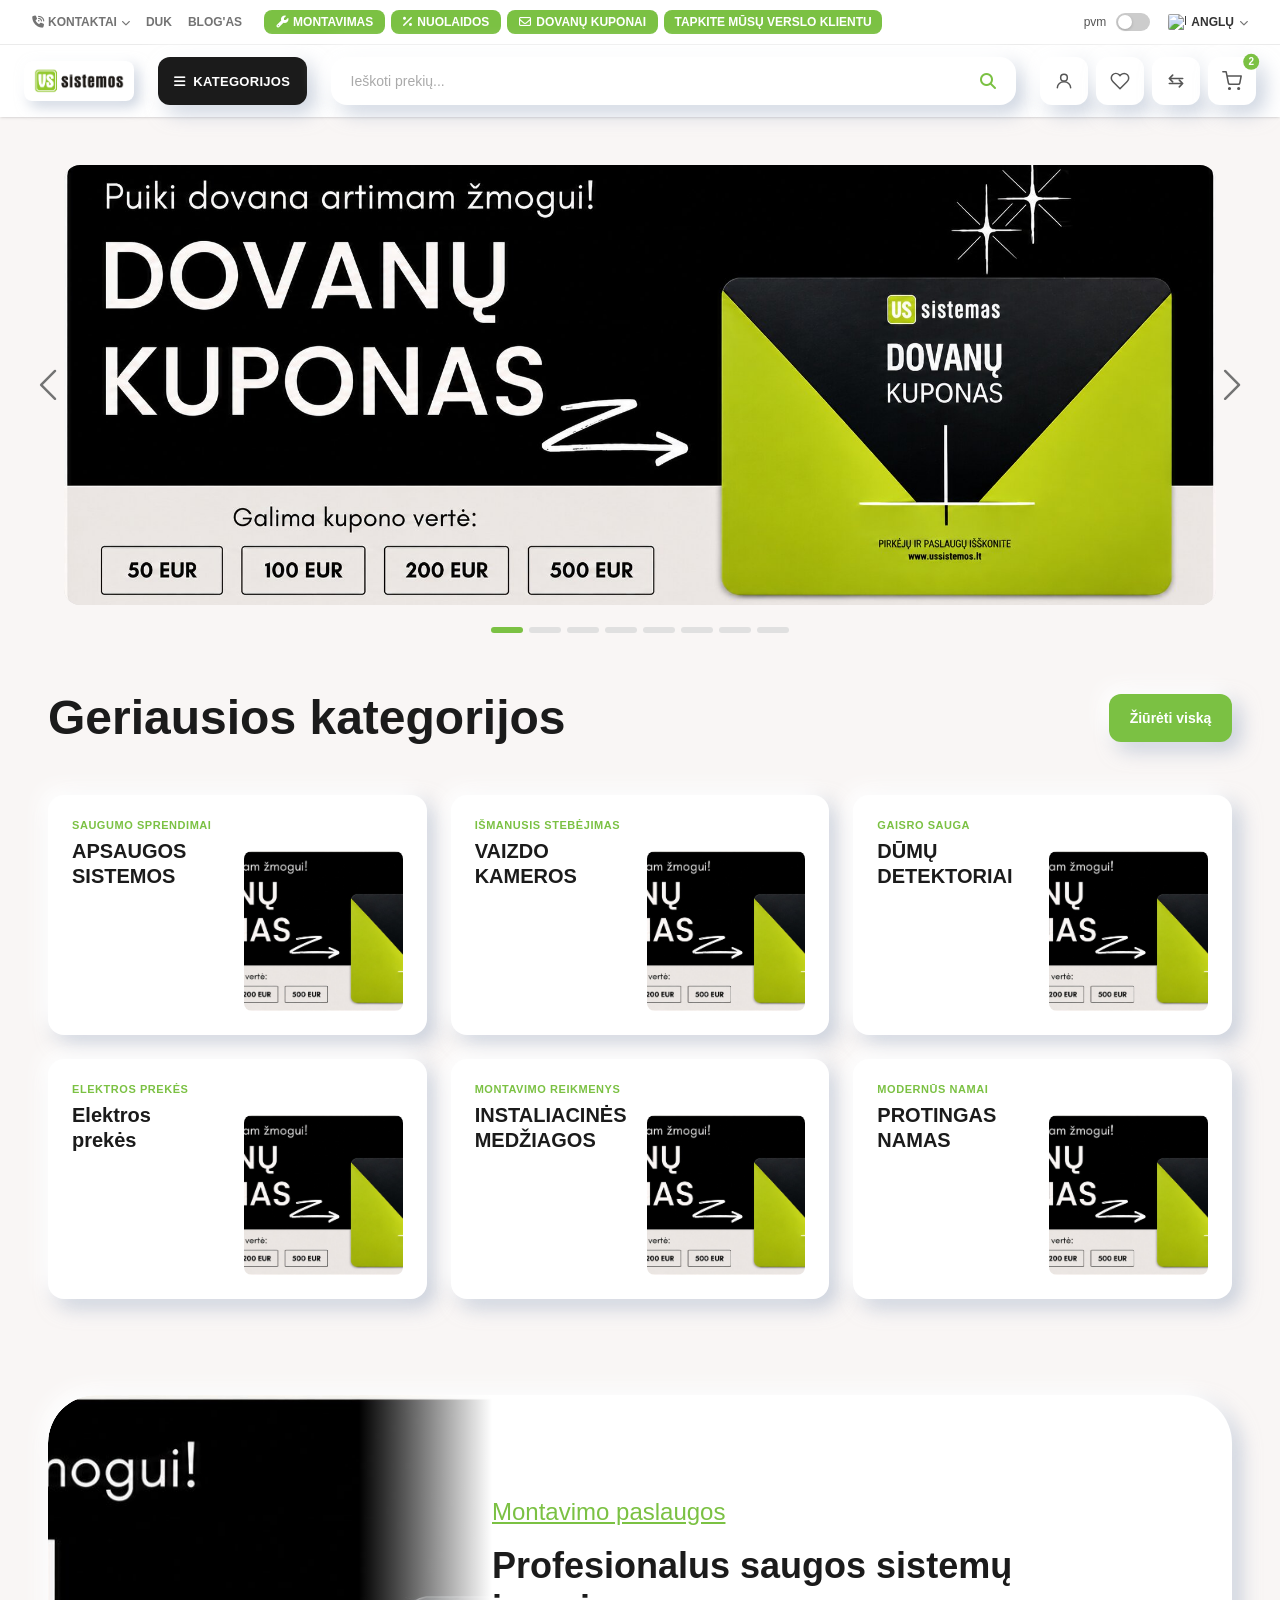
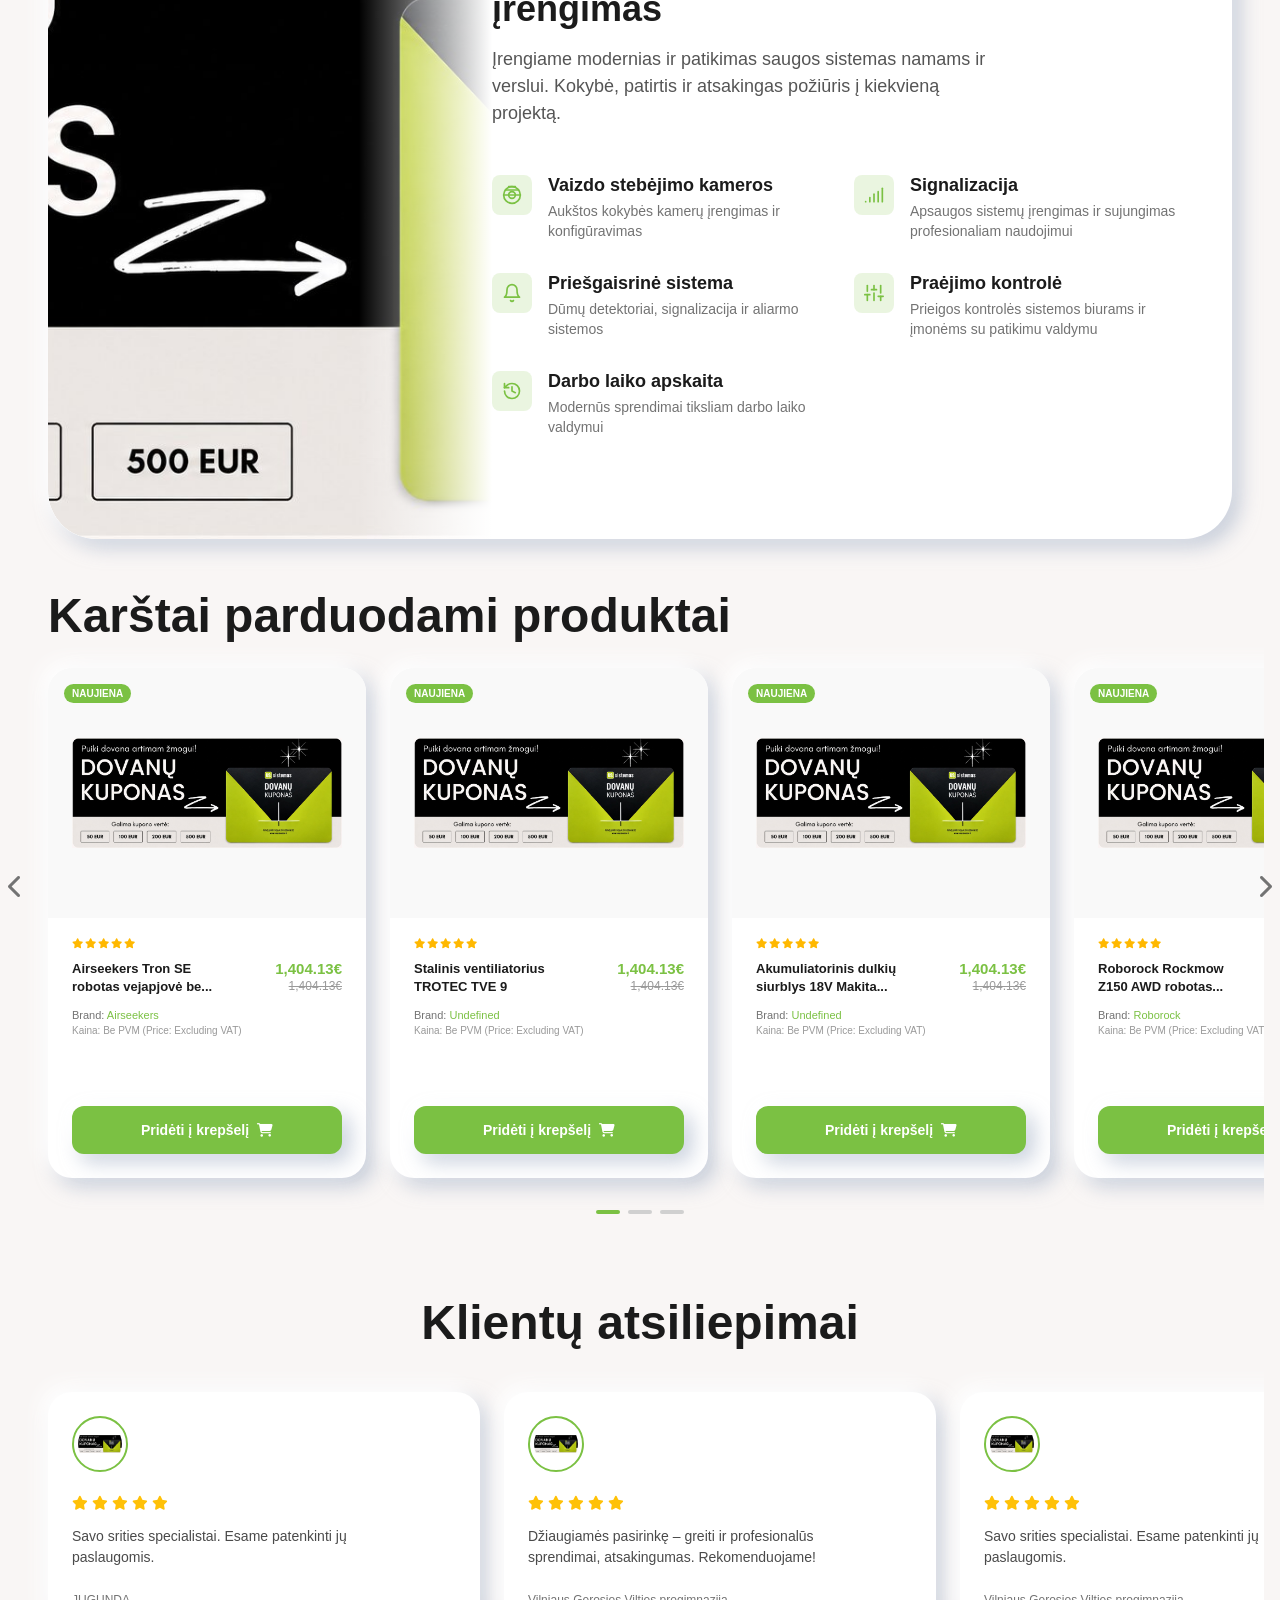
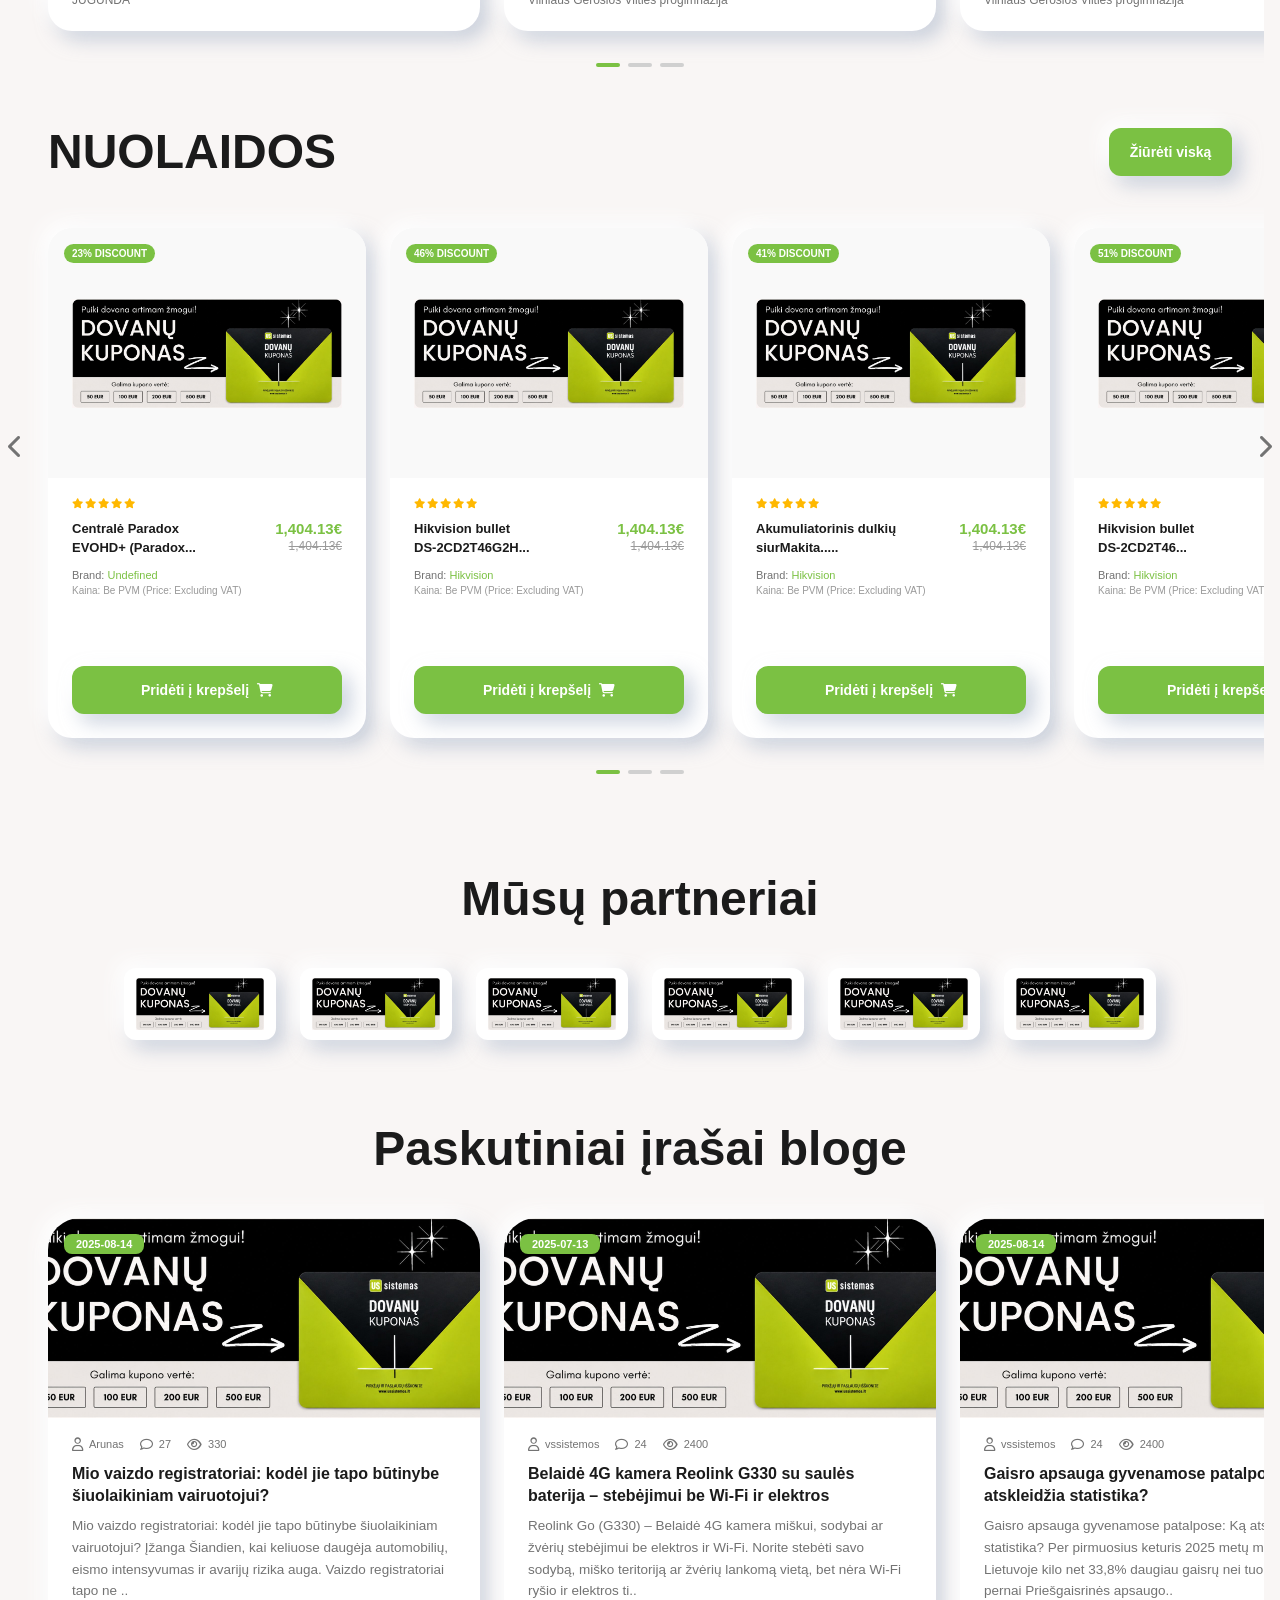
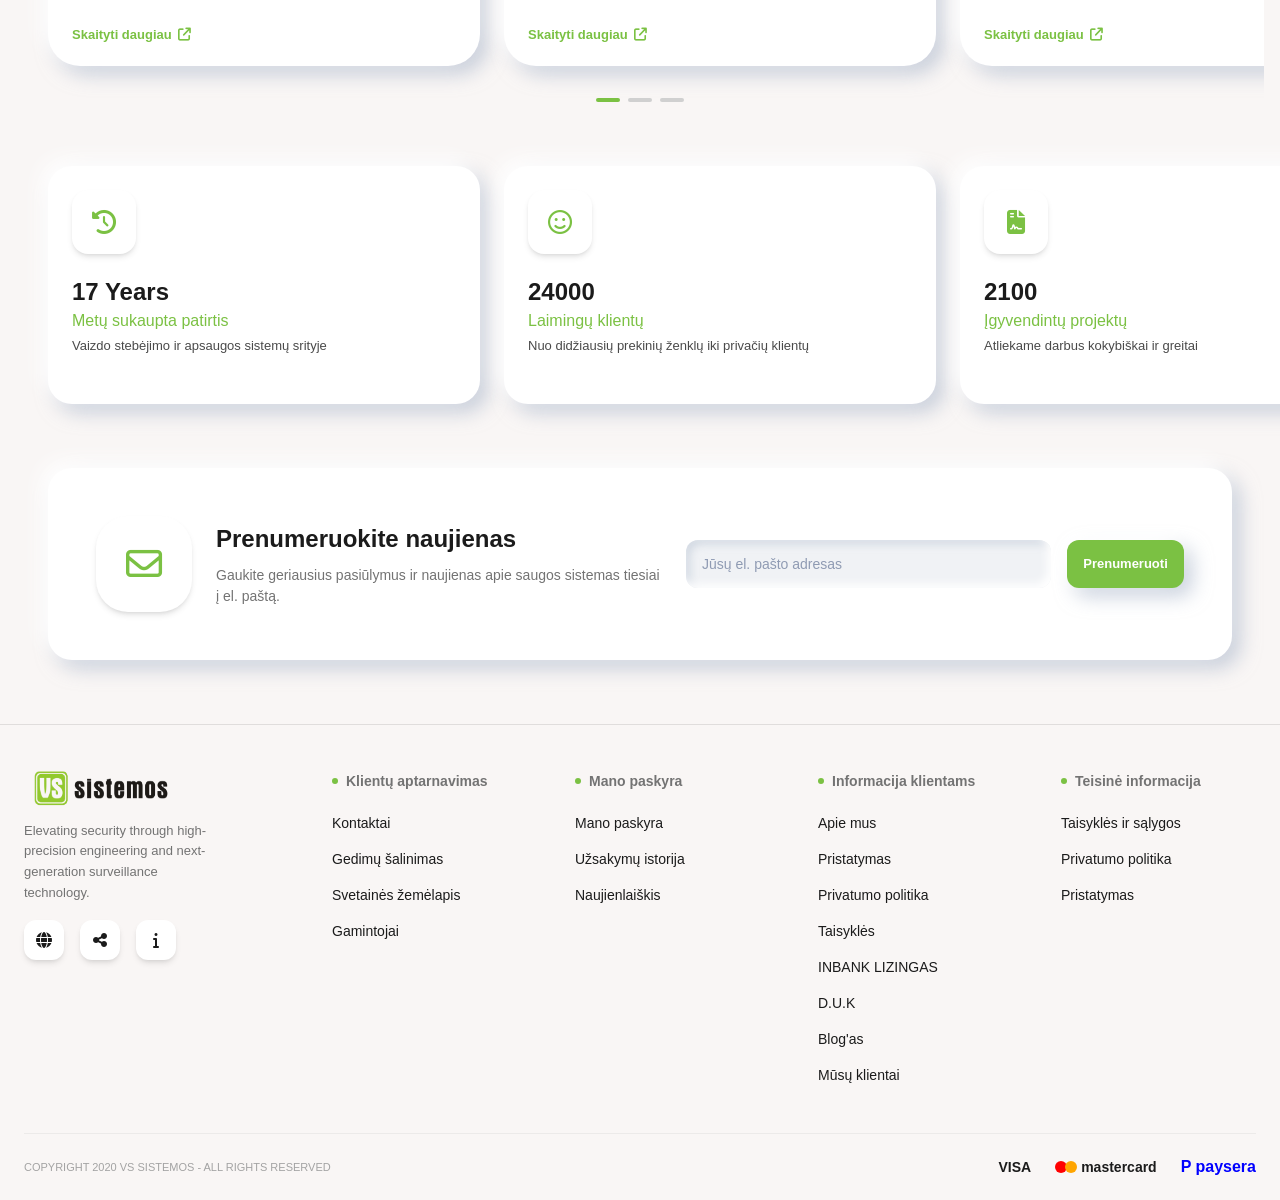
==== commit a30019e0: "Upload project files" ====
--- a/index.html
+++ b/index.html
@@ -602,8 +602,10 @@
   </section>
   <!-- KARŠTAI PARDUODAMI PRODUKTAI SECTION -->
   <section class="products-section">
+    <div class="products-title-wrap">
+      <h2 class="products-title">Karštai parduodami produktai</h2>
+    </div>
     <div class="products-inner">
-      <h2 class="products-title">Karštai parduodami produktai</h2>
       
       <div class="products-carousel-wrap">
         <!-- Arrows -->
--- a/style.css
+++ b/style.css
@@ -90,8 +90,7 @@
   display: flex;
   align-items: center;
   gap: 6px;
-  flex: 1;
-  justify-content: center;
+  margin-left: 8px;
 }
 
 .badge-btn {
@@ -139,6 +138,7 @@
   align-items: center;
   gap: 10px;
   flex-shrink: 0;
+  margin-left: auto;
 }
 
 .pvm-label {
@@ -625,8 +625,8 @@
    ============================================================ */
 @media (max-width: 768px) {
   /* Top bar — show but compact */
-  .top-bar { display: block; padding: 4px 12px; }
-  .top-bar-inner { height: auto; flex-wrap: wrap; justify-content: space-between; gap: 6px; }
+  .top-bar { display: block; padding: 4px 12px; overflow: visible; }
+  .top-bar-inner { height: auto; flex-wrap: wrap; justify-content: space-between; gap: 6px; overflow: visible; }
   .top-nav { flex-wrap: wrap; gap: 8px; }
   .top-badges { flex-wrap: wrap; gap: 6px; }
   .badge-btn { font-size: 10px; padding: 4px 8px; }
@@ -1184,14 +1184,14 @@
   top: calc(100% + 12px);
   left: 0;
   width: 317px;
-  height: 212px;
+  height: auto;
   background: #FFFFFF;
   border-radius: 16px;
   padding: 24px;
   box-shadow: -8px -8px 20px 0px #FFFFFFF2, 8px 8px 20px 0px #A3B1C699;
-  z-index: 600;
-  flex-direction: column;
-  gap: 24px;
+  z-index: 99999 !important;
+  flex-direction: column;
+  gap: 16px;
   box-sizing: border-box;
   animation: dropdownFadeIn 0.18s ease;
 }
@@ -1423,13 +1423,13 @@
 .best-cat-section {
   width: 100%;
   background: var(--background-background, #F9F6F5);
-  padding: 64px 0;
+  padding: 0;
 }
 
 .best-cat-inner {
   max-width: 1392px;
   margin: 0 auto;
-  padding: 0 24px;
+  padding: 48px 48px;
   display: flex;
   flex-direction: column;
   gap: 48px;
@@ -1566,58 +1566,65 @@
    ============================================================ */
 .montavimo-section {
   width: 100%;
-  padding: 0 0 64px 0;
+  padding: 0;
   background: var(--background-background, #F9F6F5);
 }
 
 .montavimo-inner {
   max-width: 1392px;
   margin: 0 auto;
-  padding: 0 24px;
+  padding: 48px 48px 0 48px;
   box-sizing: border-box;
 }
 
 .montavimo-card {
   position: relative;
   width: 100%;
+  max-width: 1344px;
   height: 744px;
   background: #FFFFFF;
   border-radius: 48px;
-  padding: 48px; /* dimensions/spacing/12 is typically 48px */
-  padding-left: 444px;
+  padding: 48px 48px 48px 444px;
   box-shadow: -8px -8px 20px 0px #FFFFFFF2, 8px 8px 20px 0px #A3B1C699;
   display: flex;
   align-items: center;
-  justify-content: flex-end;
   overflow: hidden;
   box-sizing: border-box;
+  margin: 0 auto;
 }
 
 .montavimo-img-wrap {
   position: absolute;
   top: 0; left: 0;
-  width: 55%;
+  width: 444px;
   height: 100%;
   z-index: 1;
+  border-radius: 48px 0 0 48px;
+  overflow: hidden;
 }
 
 .montavimo-img {
   width: 100%;
   height: 100%;
   object-fit: cover;
+  object-position: center;
+  display: block;
+  border-radius: 48px 0 0 48px;
 }
 
 .montavimo-gradient {
   position: absolute;
   top: 0; right: 0; bottom: 0; left: 0;
-  background: linear-gradient(to right, rgba(255,255,255,0) 50%, #FFFFFF 100%);
+  background: linear-gradient(to right, rgba(255,255,255,0) 70%, #FFFFFF 100%);
+  z-index: 2;
+  border-radius: 48px 0 0 48px;
 }
 
 .montavimo-content {
   position: relative;
-  z-index: 2;
-  width: 804px;
-  height: 648px;
+  z-index: 3;
+  width: 100%;
+  height: auto;
   display: flex;
   flex-direction: column;
   gap: 48px;
@@ -1777,24 +1784,29 @@
    ============================================================ */
 .products-section {
   width: 100%;
-  padding: 0 0 64px 0;
+  padding: 0;
   background: var(--background-background, #F9F6F5);
   overflow: hidden;
+}
+
+/* Title wrapper — always properly aligned, never inside scroll container */
+.products-title-wrap {
+  max-width: 1440px;
+  margin: 0 auto;
+  padding: 48px 48px 0 48px;
+  box-sizing: border-box;
 }
 
 .products-inner {
   max-width: 1440px;
   margin: 0 auto;
-  padding: 32px 48px;
+  padding: 24px 48px 48px 48px;
   display: flex;
   flex-direction: column;
   gap: 48px;
   box-sizing: border-box;
-  overflow-x: auto;
-  overflow-y: visible;
-  scrollbar-width: none;
-}
-.products-inner::-webkit-scrollbar { display: none; }
+  overflow: visible;
+}
 
 .products-title {
   font-family: 'Inter', 'Segoe UI', sans-serif;
@@ -1829,8 +1841,8 @@
   transition: color 0.2s;
 }
 .prod-arrow:hover { color: #1B1B1B; }
-.prod-prev { left: 4px; }
-.prod-next { right: 4px; }
+.prod-prev { left: -40px; }
+.prod-next { right: -40px; }
 
 /* Grid */
 .products-grid {
@@ -2000,10 +2012,7 @@
 .prod-dot.active { background: #7BC143; }
 
 /* Responsive adjustments */
-@media (max-width: 1400px) {
-  .prod-prev { left: 0px; }
-  .prod-next { right: 0px; }
-}
+
 @media (max-width: 1024px) {
   .products-title { font-size: 36px; }
 }
@@ -2023,7 +2032,7 @@
    ============================================================ */
 .reviews-section {
   width: 100%;
-  padding: 0 0 64px 0;
+  padding: 0;
   background: var(--background-background, #F9F6F5);
   overflow: hidden;
 }
@@ -2140,14 +2149,14 @@
    ============================================================ */
 .partners-section {
   width: 100%;
-  padding: 0 0 64px 0;
+  padding: 0;
   background: var(--background-background, #F9F6F5);
 }
 
 .partners-inner {
   max-width: 1440px;
   margin: 0 auto;
-  padding: 0 48px;
+  padding: 48px 48px;
   display: flex;
   flex-direction: column;
   align-items: center;
@@ -2207,7 +2216,7 @@
    ============================================================ */
 .blog-section {
   width: 100%;
-  padding: 0 0 64px 0;
+  padding: 0;
   background: var(--background-background, #F9F6F5);
   overflow: hidden;
 }
@@ -2359,7 +2368,7 @@
    ============================================================ */
 .stats-section {
   width: 100%;
-  padding: 0 0 64px 0;
+  padding: 0;
   background: var(--background-background, #F9F6F5);
   overflow: hidden;
 }
@@ -2461,14 +2470,14 @@
    ============================================================ */
 .newsletter-section {
   width: 100%;
-  padding: 0 0 64px 0;
+  padding: 32px 0 64px 0;
   background: var(--background-background, #F9F6F5);
 }
 
 .newsletter-inner {
   max-width: 1392px;
   margin: 0 auto;
-  padding: 0 24px;
+  padding: 0 48px;
   box-sizing: border-box;
 }
 
@@ -2594,7 +2603,7 @@
 .footer-inner {
   max-width: 1392px;
   margin: 0 auto;
-  padding: 24px 24px;
+  padding: 48px 24px 24px 24px;
   box-sizing: border-box;
   border-top: 1px solid rgba(0, 0, 0, 0.1);
   display: flex;
@@ -2701,7 +2710,10 @@
   transition: color 0.2s;
   vertical-align: middle;
 }
-.footer-links a:hover { color: #7BC143; }
+.footer-links a:hover {
+  color: #1B1B1B;
+}
+
 
 .footer-bottom {
   display: flex;
@@ -2786,64 +2798,133 @@
   /* Inner containers — allow visible overflow for the carousel-wrap to handle scroll */
   .products-inner, .reviews-inner, .blog-inner {
     overflow: visible !important;
-    padding-left: 16px !important;
-    padding-right: 16px !important;
   }
 
   /* Reduce section spacing on mobile */
   .products-section, .discount-section, .reviews-section,
-  .blog-section, .stats-section, .newsletter-section {
-    padding-bottom: 16px !important;
+  .blog-section, .stats-section, .newsletter-section,
+  .best-cat-section, .partners-section, .montavimo-section {
+    padding: 0 !important;
   }
-  .products-inner, .reviews-inner, .blog-inner {
-    padding-top: 16px !important;
-    padding-bottom: 0 !important;
+  /* Title wrapper mobile alignment — must match section padding */
+  .products-title-wrap {
+    padding: 24px 16px 0 16px !important;
   }
-  .best-cat-section, .partners-section, .montavimo-section {
-    padding: 32px 0 !important;
+  .products-inner, .reviews-inner, .blog-inner,
+  .stats-inner, .newsletter-inner, .best-cat-inner,
+  .partners-inner, .montavimo-inner {
+    padding: 16px 16px 24px 16px !important;
   }
-  .stats-inner, .best-cat-inner {
-    padding: 16px 16px !important;
-  }
 }
 
 /* ============================================================
-   MOBILE CATEGORIES DRAWER (Cloned List)
+   MOBILE CATEGORIES DRAWER (Full Cloned Dropdown)
    ============================================================ */
-.mobile-cat-list {
-  list-style: none;
-  padding: 8px 0;
-  margin: 0;
-  background: #fff;
+.mobile-cat-full {
+  display: flex !important;
+  flex-direction: row !important;
   flex: 1;
   overflow-y: auto;
-}
-.mobile-cat-list .cat-item {
-  display: flex;
-  align-items: center;
-  padding: 14px 20px;
-  gap: 12px;
+  width: 100% !important;
+  position: static !important;
+  box-shadow: none !important;
+  border-radius: 0 !important;
+  padding: 0 !important;
+  gap: 0 !important;
+  animation: none !important;
+  visibility: visible !important;
+  pointer-events: auto !important;
+}
+
+/* Left column - category list */
+.mobile-cat-full .cat-list {
+  width: 55% !important;
+  flex: 0 0 55% !important;
+  min-width: 0 !important;
+  height: 100% !important;
+  max-height: none !important;
+  overflow-y: auto;
+  overflow-x: hidden;
+  border-right: 1px solid #f0f0f0;
+  padding: 8px 0 !important;
+  background: #fff;
+  display: block !important;
+}
+
+.mobile-cat-full .cat-item {
+  padding: 10px 14px !important;
+  font-size: 11px !important;
+  color: #1B1B1B !important;
+  white-space: normal !important;
+  word-wrap: break-word !important;
+  cursor: pointer;
+}
+
+.mobile-cat-full .cat-item.active {
+  background: #f5f5f5 !important;
+  color: #1B1B1B !important;
+}
+
+.mobile-cat-full .cat-icon {
+  color: #737373 !important;
+  width: 18px;
+  font-size: 14px;
+  flex-shrink: 0;
+}
+
+.mobile-cat-full .cat-item:hover .cat-icon,
+.mobile-cat-full .cat-item.active .cat-icon {
+  color: #1B1B1B !important;
+}
+
+.mobile-cat-full .cat-arrow {
+  display: block !important;
+  margin-left: auto;
+  font-size: 10px;
+  color: #aaa;
+}
+
+/* Right column - subcategories */
+.mobile-cat-full .cat-sub {
+  width: 45% !important;
+  flex: 1 !important;
+  min-width: 0 !important;
+  height: 100% !important;
+  max-height: none !important;
+  overflow-y: auto;
+  overflow-x: hidden;
+  padding: 8px 0 !important;
+  background: #fff;
+  display: block !important;
+}
+
+.mobile-cat-full .cat-sub-list {
+  display: none;
+  list-style: none;
+  padding: 0 !important;
+  margin: 0;
+}
+
+.mobile-cat-full .cat-sub-list.active {
+  display: flex !important;
+  flex-direction: column !important;
+}
+
+.mobile-cat-full .cat-sub-item {
+  padding: 10px 14px !important;
+  font-size: 11px !important;
+  color: #1B1B1B !important;
   border-bottom: 1px solid #f0f0f0;
-  font-size: 14px;
-  font-weight: 500;
-  color: #333;
   cursor: pointer;
-  transition: background 0.15s;
-}
-.mobile-cat-list .cat-item:last-child {
-  border-bottom: none;
-}
-.mobile-cat-list .cat-item:hover,
-.mobile-cat-list .cat-item.active {
-  background: #f9f6f5;
-  color: #7BC143;
-}
-.mobile-cat-list .cat-icon {
-  width: 22px;
-  text-align: center;
-  color: #7BC143;
-  font-size: 16px;
-}
-.mobile-cat-list .cat-arrow {
-  display: none;
-}
+  display: flex;
+  align-items: center;
+  white-space: normal !important;
+  word-wrap: break-word !important;
+  gap: 6px;
+}
+
+.mobile-cat-full .cat-sub-item:hover {
+  color: #1B1B1B !important;
+  background: #f5f5f5 !important;
+}
+
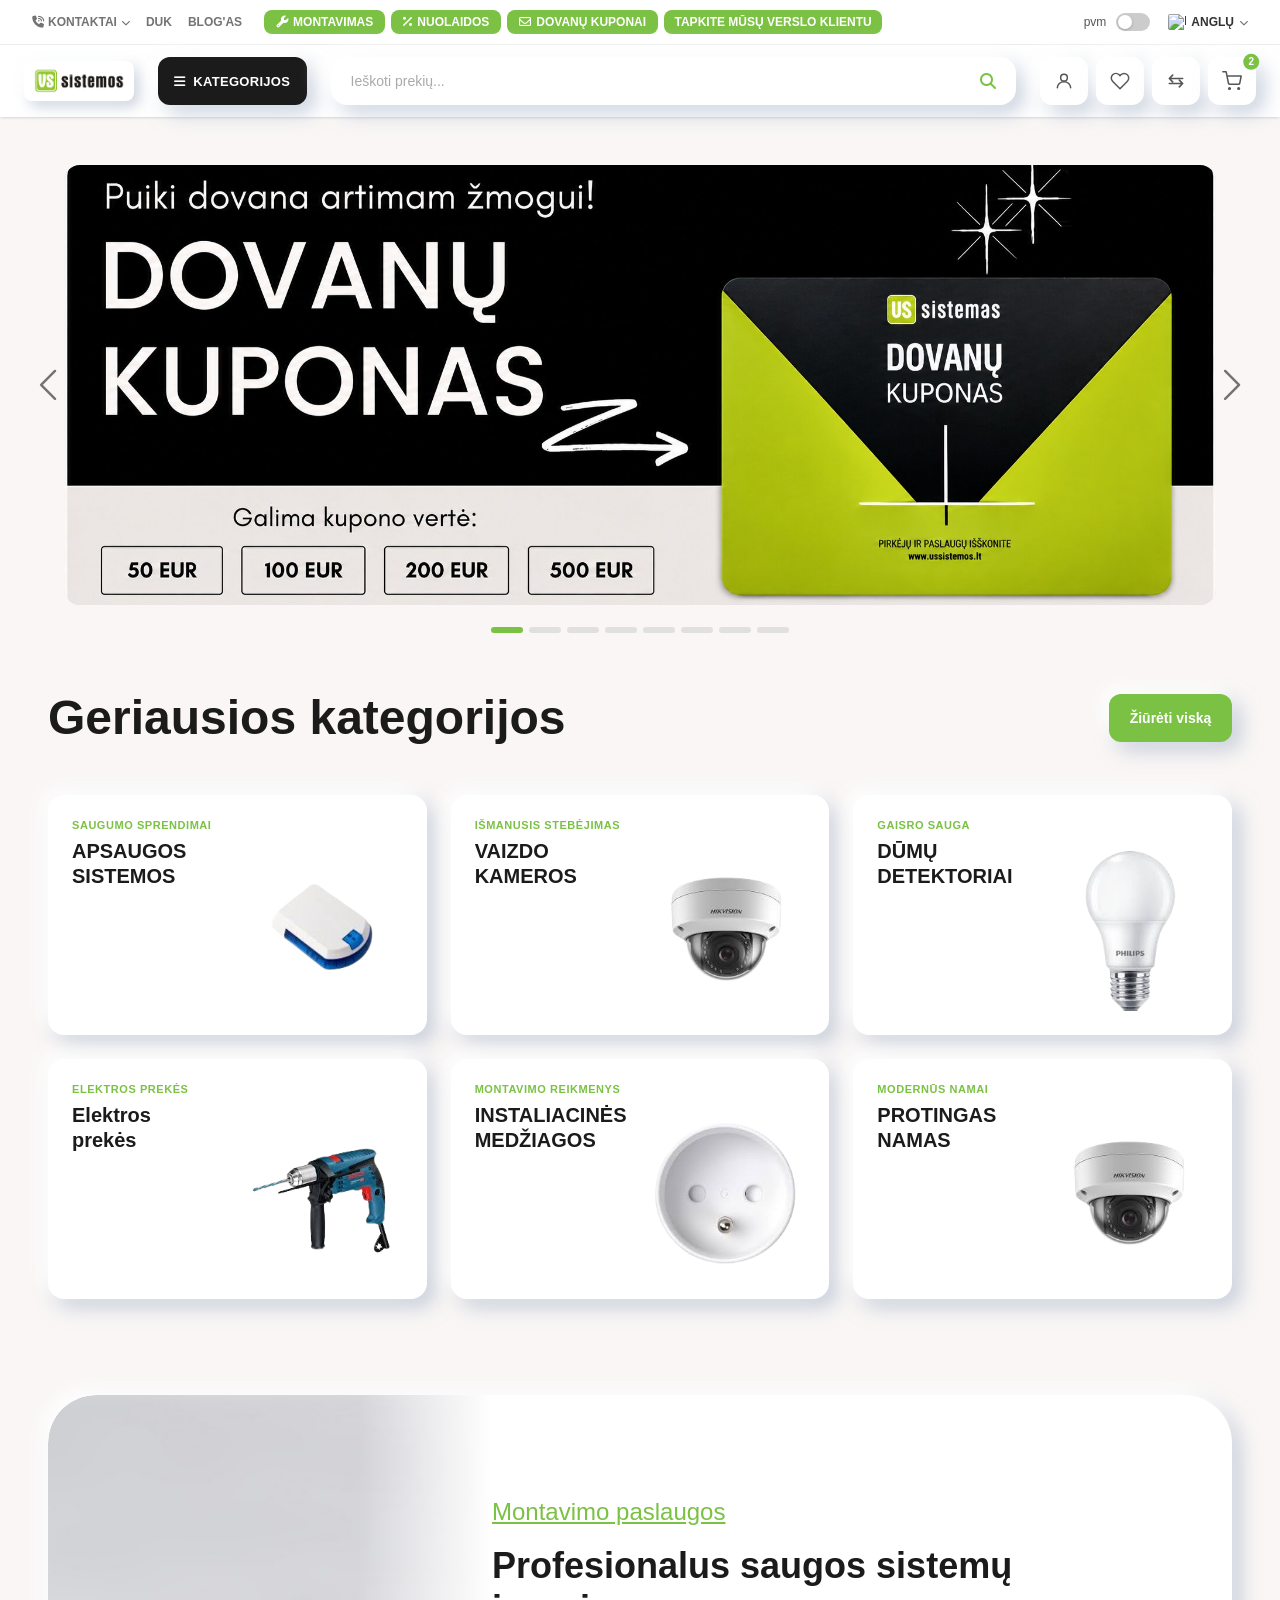
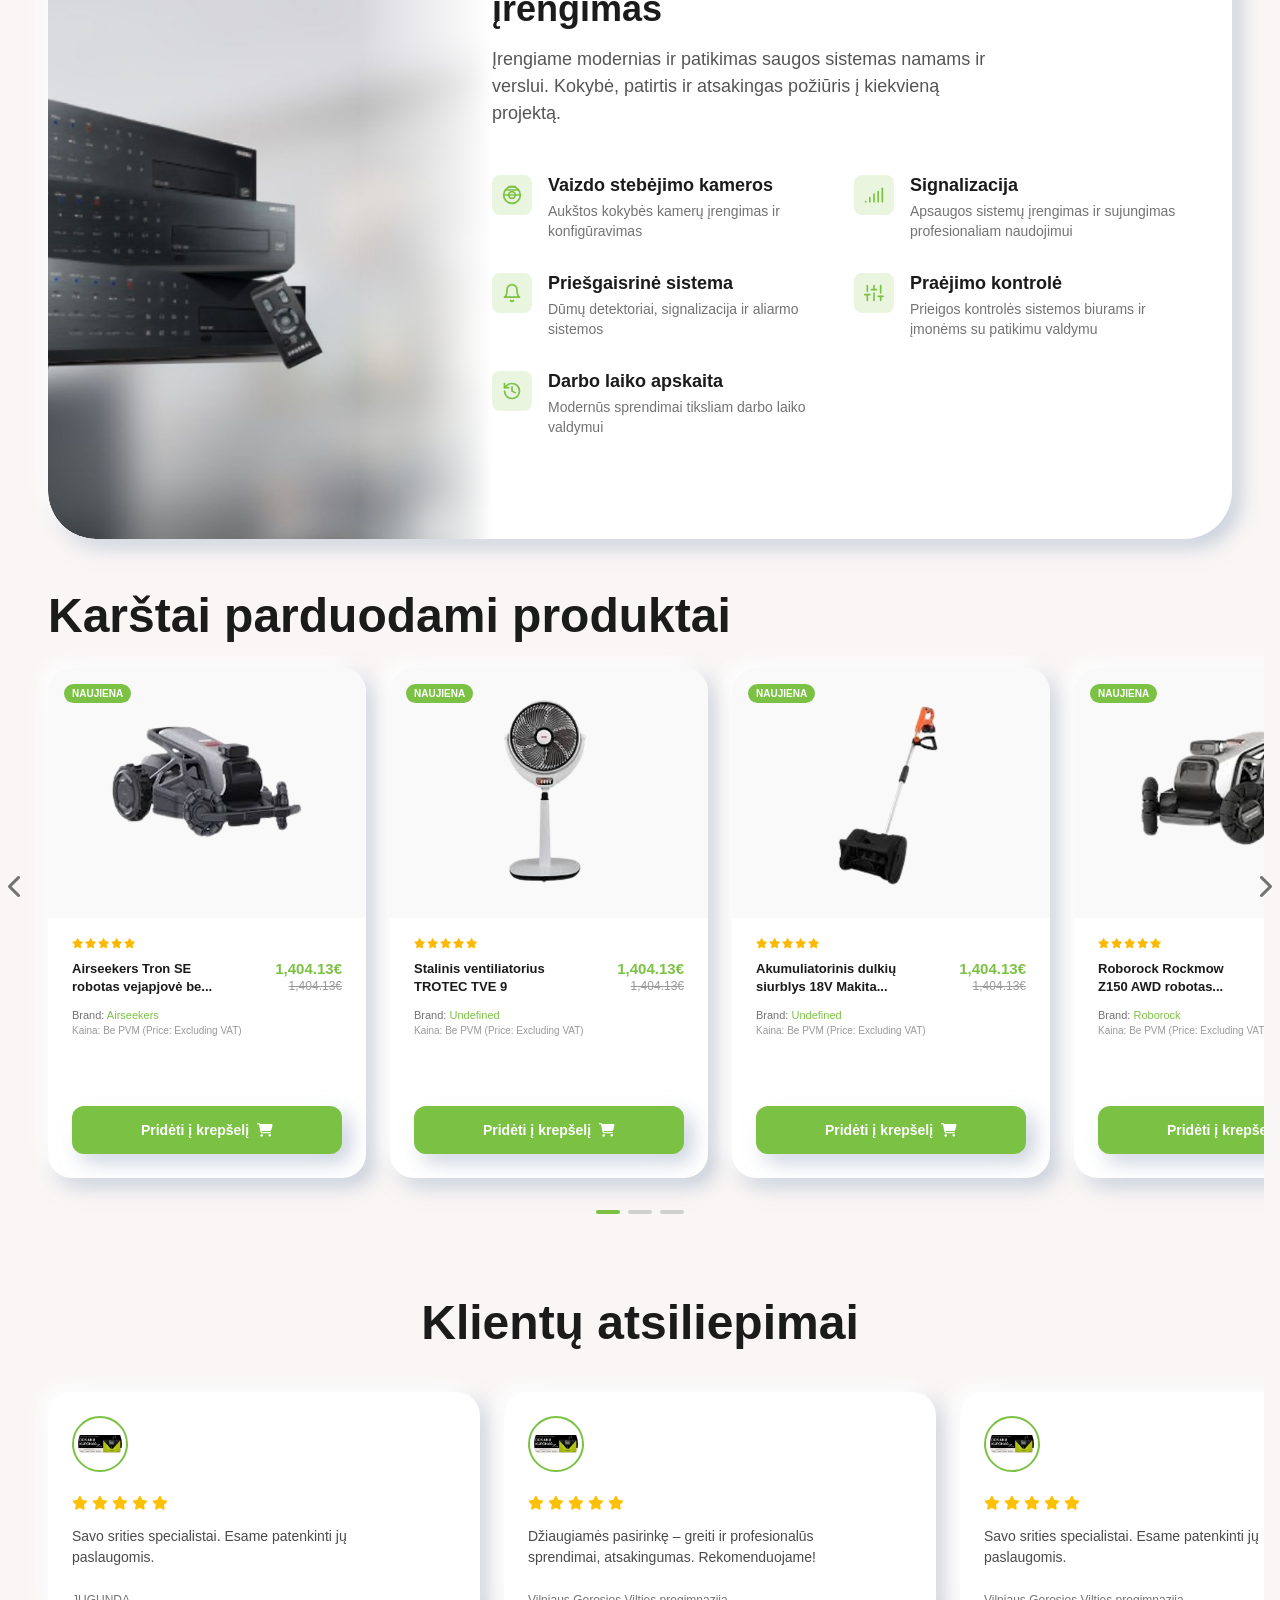
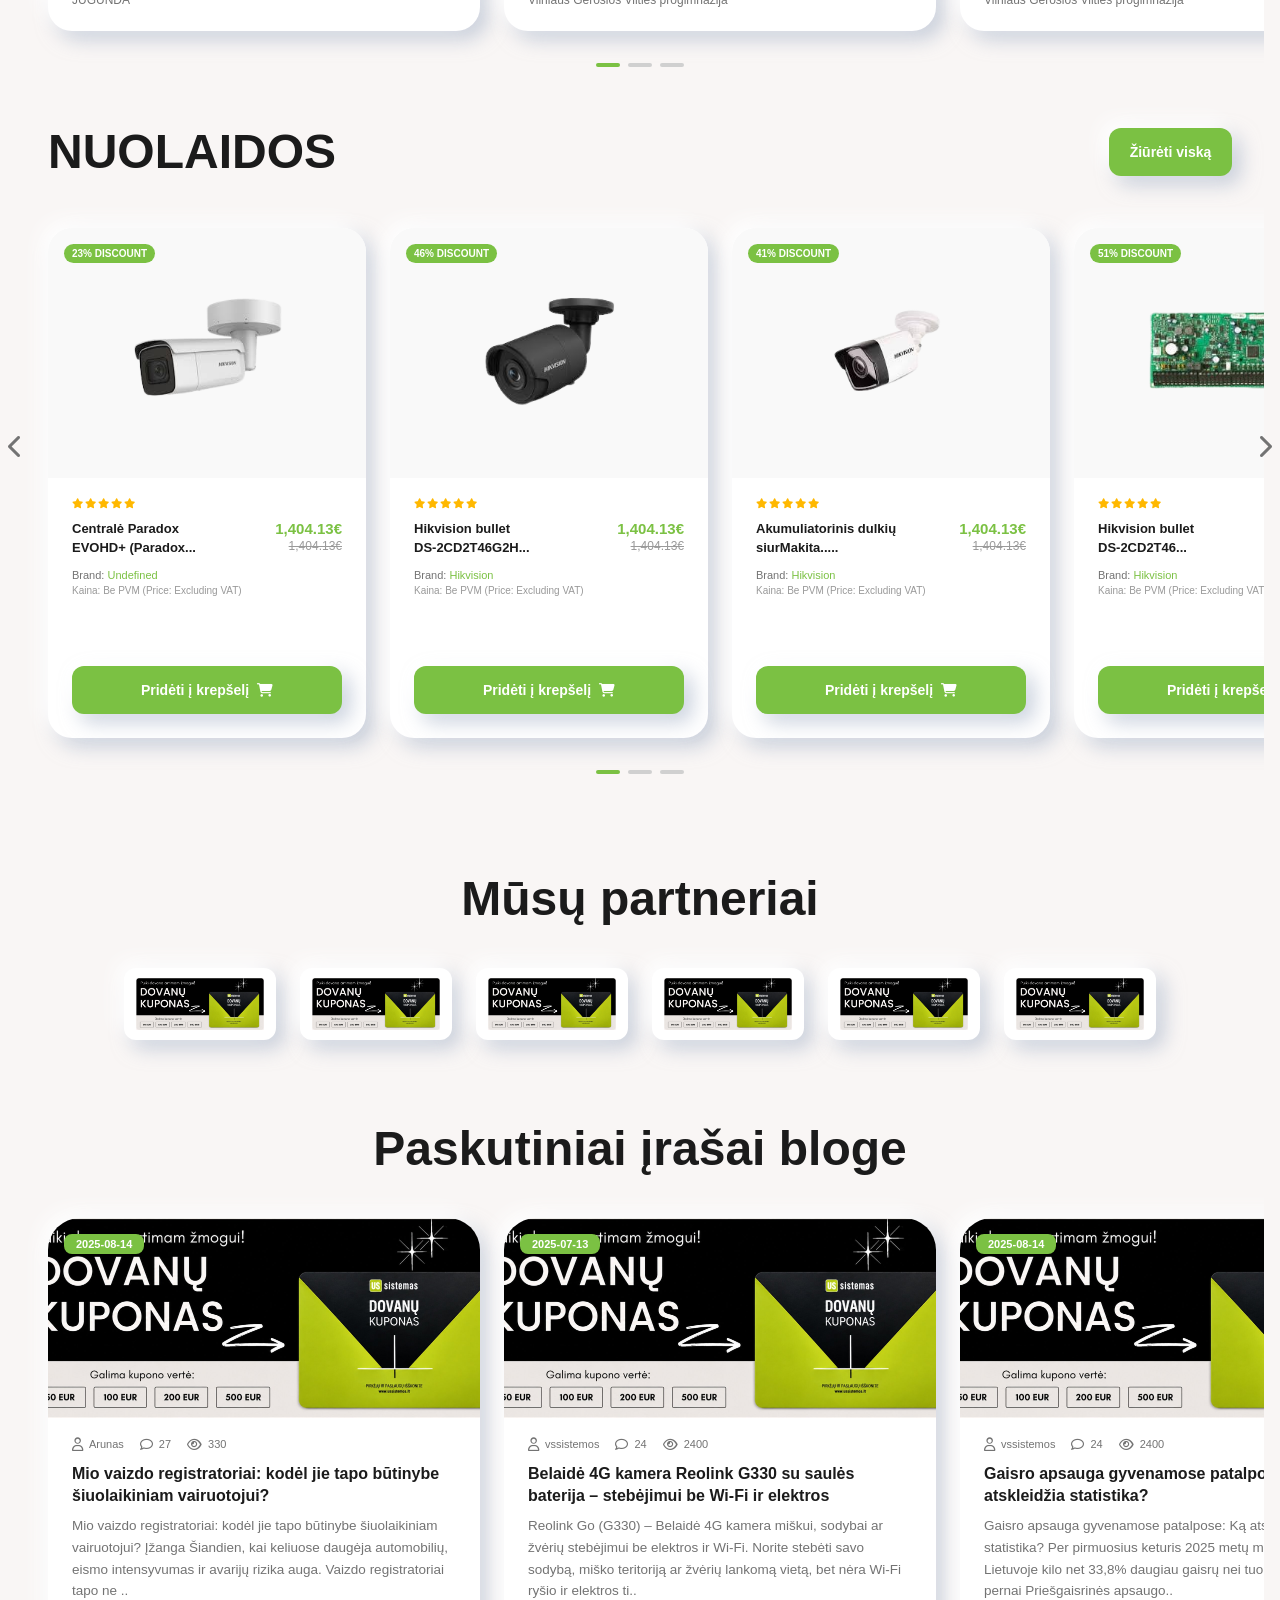
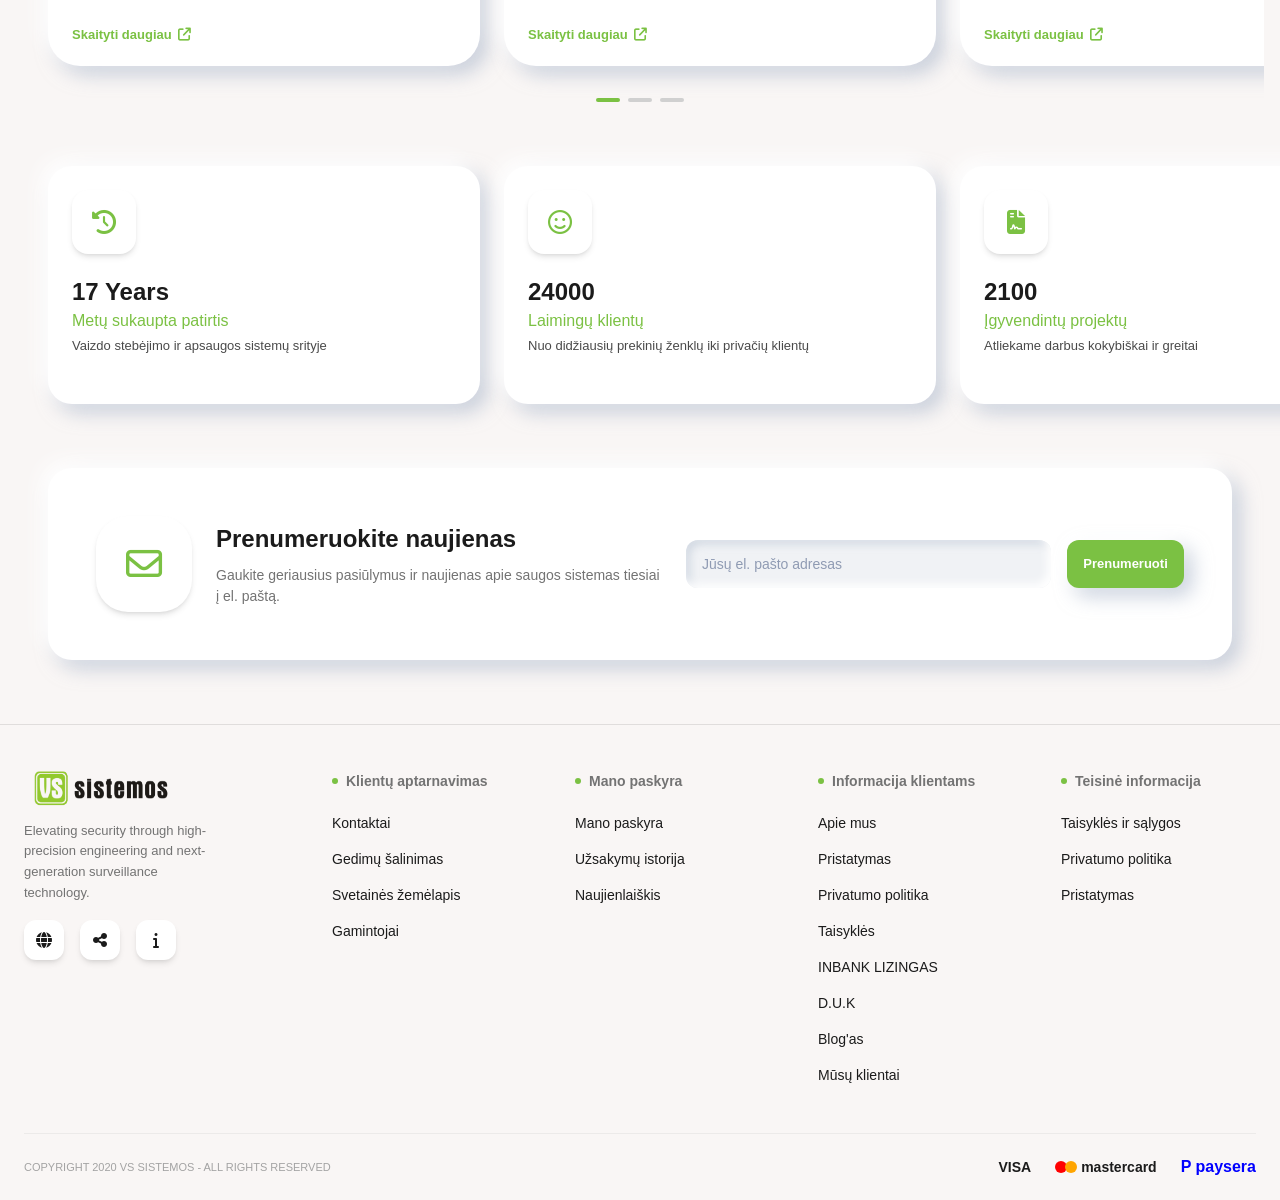
==== commit e8347b84: "Initial commit" ====
--- a/index.html
+++ b/index.html
@@ -468,7 +468,7 @@
             <h3 class="best-cat-name">APSAUGOS<br>SISTEMOS</h3>
           </div>
           <div class="best-cat-img-wrap">
-            <img src="assets/images/slide1.jpg" alt="Apsaugos sistemos" class="best-cat-img" />
+            <img src="assets/images/Geriaus Ketegrojos/Product-1.png" alt="Apsaugos sistemos" class="best-cat-img" />
           </div>
         </div>
         <!-- Card 2 -->
@@ -478,7 +478,7 @@
             <h3 class="best-cat-name">VAIZDO<br>KAMEROS</h3>
           </div>
           <div class="best-cat-img-wrap">
-            <img src="assets/images/slide1.jpg" alt="Vaizdo kameros" class="best-cat-img" />
+            <img src="assets/images/Geriaus Ketegrojos/Product-2.png" alt="Vaizdo kameros" class="best-cat-img" />
           </div>
         </div>
         <!-- Card 3 -->
@@ -488,7 +488,7 @@
             <h3 class="best-cat-name">DŪMŲ<br>DETEKTORIAI</h3>
           </div>
           <div class="best-cat-img-wrap">
-            <img src="assets/images/slide1.jpg" alt="Dūmų detektoriai" class="best-cat-img" />
+            <img src="assets/images/Geriaus Ketegrojos/Product-3.png" alt="Dūmų detektoriai" class="best-cat-img" />
           </div>
         </div>
         <!-- Card 4 -->
@@ -498,7 +498,7 @@
             <h3 class="best-cat-name">Elektros<br>prekės</h3>
           </div>
           <div class="best-cat-img-wrap">
-            <img src="assets/images/slide1.jpg" alt="Elektros prekės" class="best-cat-img" />
+            <img src="assets/images/Geriaus Ketegrojos/Product-4.png" alt="Elektros prekės" class="best-cat-img" />
           </div>
         </div>
         <!-- Card 5 -->
@@ -508,7 +508,7 @@
             <h3 class="best-cat-name">INSTALIACINĖS<br>MEDŽIAGOS</h3>
           </div>
           <div class="best-cat-img-wrap">
-            <img src="assets/images/slide1.jpg" alt="Instaliacinės medžiagos" class="best-cat-img" />
+            <img src="assets/images/Geriaus Ketegrojos/Product-5.png" alt="Instaliacinės medžiagos" class="best-cat-img" />
           </div>
         </div>
         <!-- Card 6 -->
@@ -518,7 +518,7 @@
             <h3 class="best-cat-name">PROTINGAS<br>NAMAS</h3>
           </div>
           <div class="best-cat-img-wrap">
-            <img src="assets/images/slide1.jpg" alt="Protingas namas" class="best-cat-img" />
+            <img src="assets/images/Geriaus Ketegrojos/Product-2.png" alt="Protingas namas" class="best-cat-img" />
           </div>
         </div>
       </div>
@@ -531,7 +531,7 @@
         
         <!-- Left Image Background -->
         <div class="montavimo-img-wrap">
-          <img src="assets/images/slide1.jpg" alt="Montavimo paslaugos" class="montavimo-img" />
+          <img src="assets/images/1.jpeg" alt="Montavimo paslaugos" class="montavimo-img" />
           <div class="montavimo-gradient"></div>
         </div>
 
@@ -619,7 +619,7 @@
           <div class="product-card">
             <div class="prod-img-box">
               <span class="prod-badge">NAUJIENA</span>
-              <img src="assets/images/slide1.jpg" alt="Airseekers Tron SE" class="prod-img" />
+              <img src="assets/images/Karštai parduodami produktai/Product-1.png" alt="Airseekers Tron SE" class="prod-img" />
             </div>
             <div class="prod-info">
               <div class="prod-stars">
@@ -642,7 +642,7 @@
           <div class="product-card">
             <div class="prod-img-box">
               <span class="prod-badge">NAUJIENA</span>
-              <img src="assets/images/slide1.jpg" alt="Stalinis ventiliatorius" class="prod-img" />
+              <img src="assets/images/Karštai parduodami produktai/Product-2.png" alt="Stalinis ventiliatorius" class="prod-img" />
             </div>
             <div class="prod-info">
               <div class="prod-stars">
@@ -665,7 +665,7 @@
           <div class="product-card">
             <div class="prod-img-box">
               <span class="prod-badge">NAUJIENA</span>
-              <img src="assets/images/slide1.jpg" alt="Akumuliatorinis dulkių" class="prod-img" />
+              <img src="assets/images/Karštai parduodami produktai/Product-3.png" alt="Akumuliatorinis dulkių" class="prod-img" />
             </div>
             <div class="prod-info">
               <div class="prod-stars">
@@ -688,7 +688,7 @@
           <div class="product-card">
             <div class="prod-img-box">
               <span class="prod-badge">NAUJIENA</span>
-              <img src="assets/images/slide1.jpg" alt="Roborock Rockmow" class="prod-img" />
+              <img src="assets/images/Karštai parduodami produktai/Product-4.png" alt="Roborock Rockmow" class="prod-img" />
             </div>
             <div class="prod-info">
               <div class="prod-stars">
@@ -795,7 +795,7 @@
           <div class="product-card">
             <div class="prod-img-box">
               <span class="prod-badge">23% Discount</span>
-              <img src="assets/images/slide1.jpg" alt="Centralė Paradox" class="prod-img" />
+              <img src="assets/images/Naulodos/Product-1.png" alt="Centralė Paradox" class="prod-img" />
             </div>
             <div class="prod-info">
               <div class="prod-stars">
@@ -818,7 +818,7 @@
           <div class="product-card">
             <div class="prod-img-box">
               <span class="prod-badge">46% Discount</span>
-              <img src="assets/images/slide1.jpg" alt="Hikvision bullet" class="prod-img" />
+              <img src="assets/images/Naulodos/Product-2.png" alt="Hikvision bullet" class="prod-img" />
             </div>
             <div class="prod-info">
               <div class="prod-stars">
@@ -841,7 +841,7 @@
           <div class="product-card">
             <div class="prod-img-box">
               <span class="prod-badge">41% Discount</span>
-              <img src="assets/images/slide1.jpg" alt="Akumuliatorinis dulkių" class="prod-img" />
+              <img src="assets/images/Naulodos/Product-3.png" alt="Akumuliatorinis dulkių" class="prod-img" />
             </div>
             <div class="prod-info">
               <div class="prod-stars">
@@ -864,7 +864,7 @@
           <div class="product-card">
             <div class="prod-img-box">
               <span class="prod-badge">51% Discount</span>
-              <img src="assets/images/slide1.jpg" alt="Hikvision bullet" class="prod-img" />
+              <img src="assets/images/Naulodos/Product-4.png" alt="Hikvision bullet" class="prod-img" />
             </div>
             <div class="prod-info">
               <div class="prod-stars">
